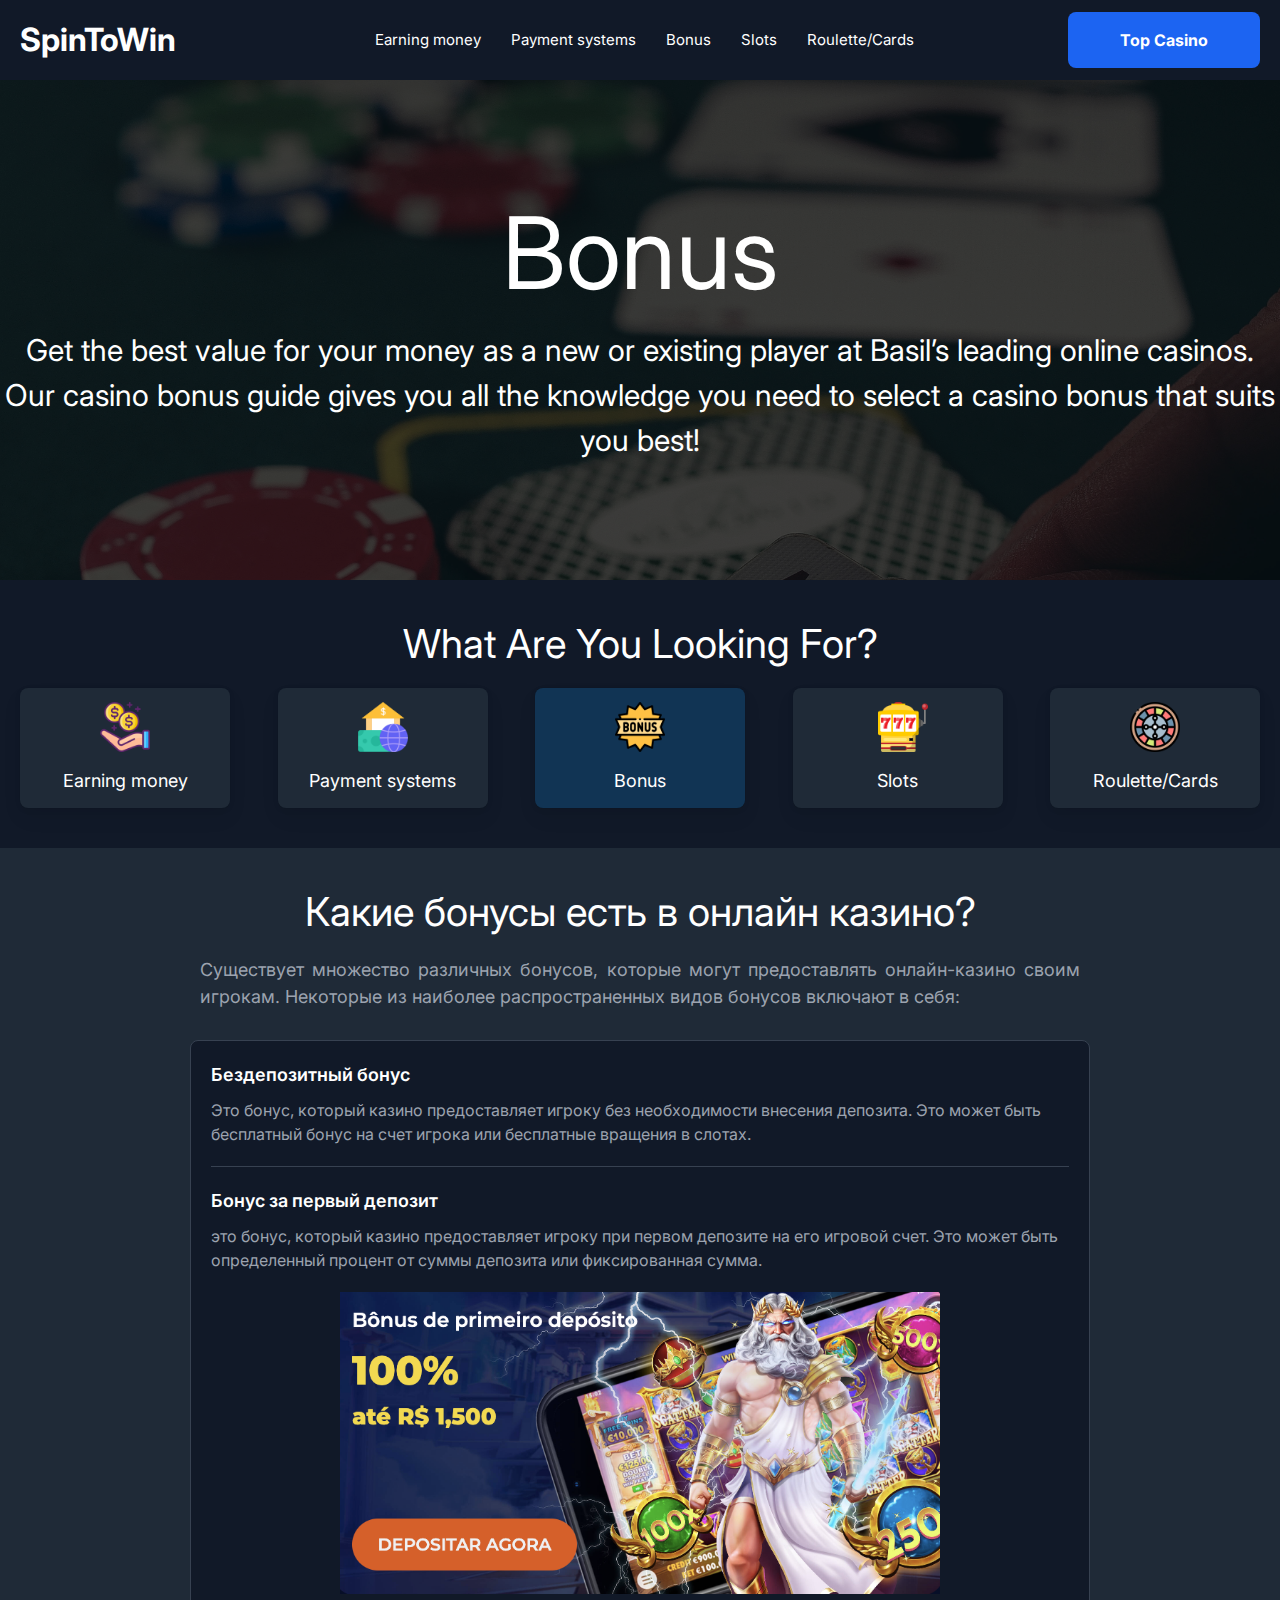
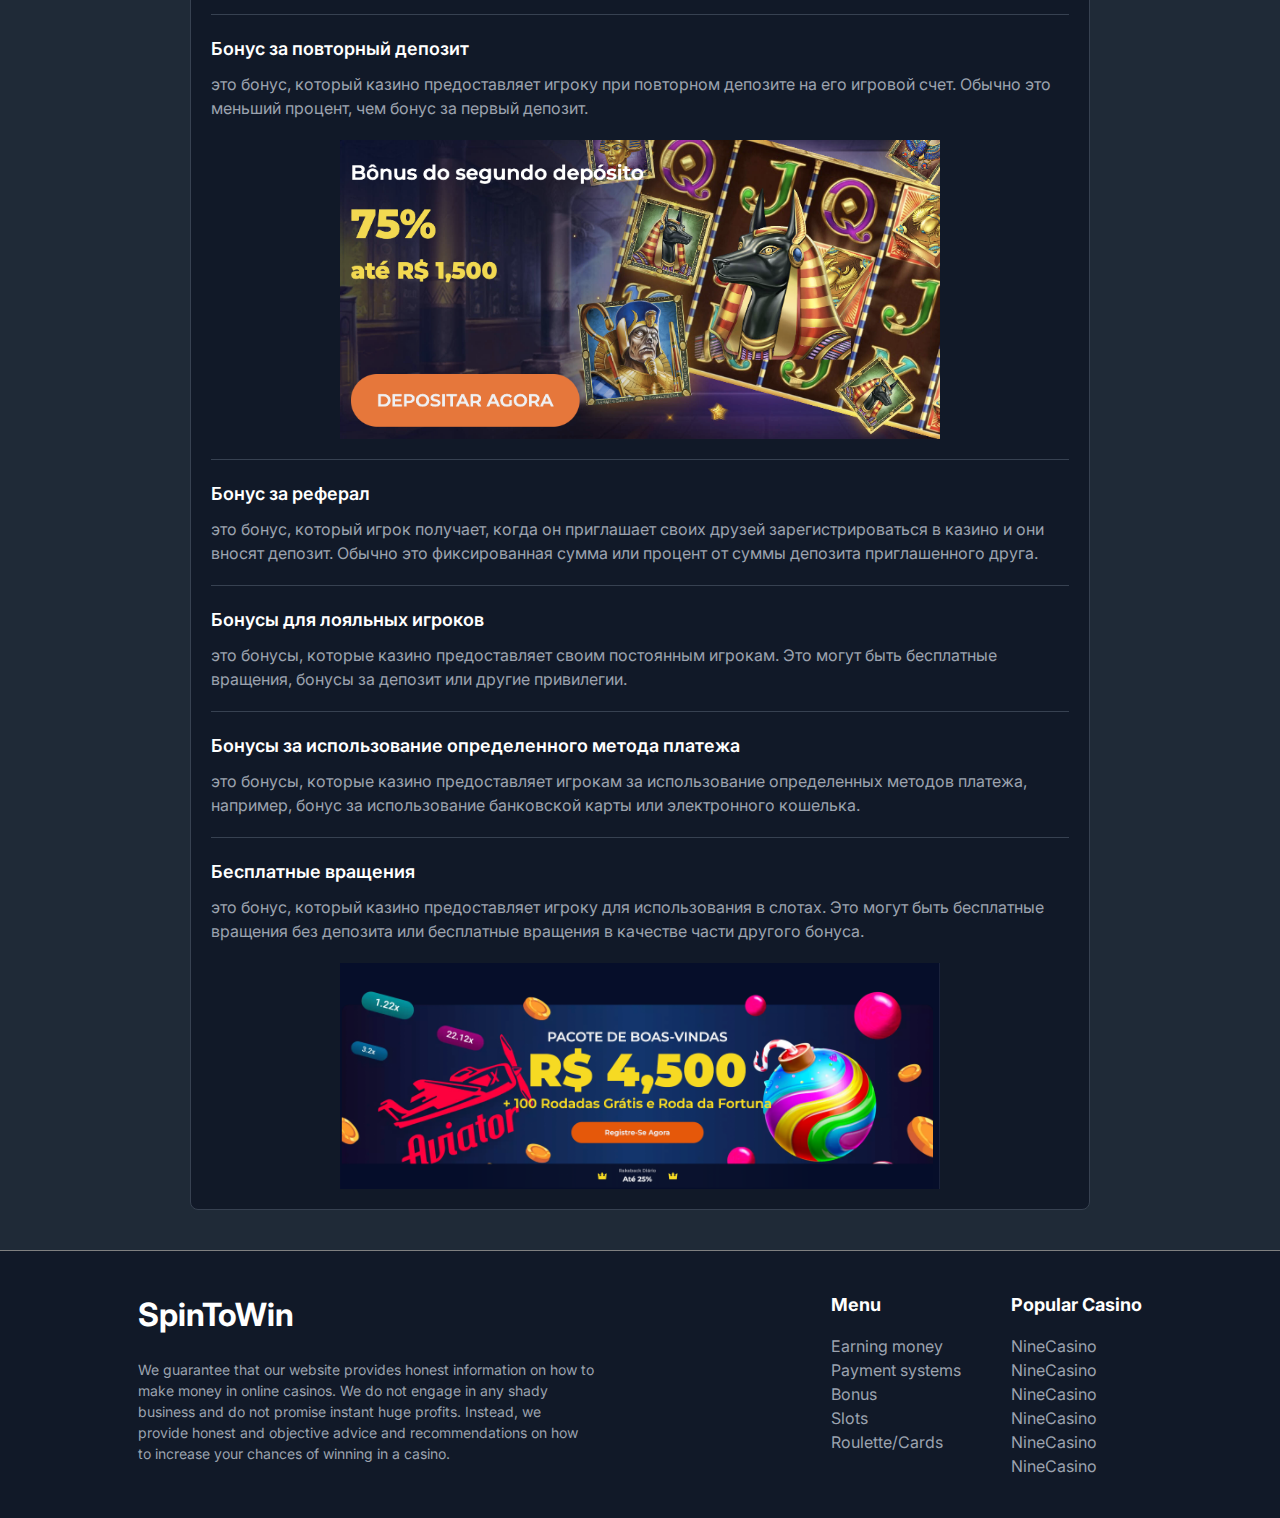
==== bonus.html @ 6642de97 "seo optim" ====
<!DOCTYPE html>
<html lang="en">
<head>
    <meta charset="UTF-8">
    <meta http-equiv="X-UA-Compatible" content="IE=edge">
    <meta name="viewport" content="width=device-width, initial-scale=1.0">
    <title>Cadastre e ganhe bônus para jogar | Spintowin</title>
    <meta name="description" content="Visite-nos e obtenha bónus exclusivos para as melhores marcas. Reunimos os bônus mais interessantes em um só lugar para você"/>
    <meta name="keywords" content="cadastre e ganhe bônus para jogar,5 reais grátis para apostar,bonus sem deposito,casas de apostas com bônus grátis,casino com bônus grátis de boas-vindas,casino bonus,primeira aposta gratis"/>    
    <link rel="stylesheet" href="css/style.min.css">
</head>
<body>
    <header class="header">
        <div class="container">
            <div class="header__wrapper">
                <a href="index.html" class="logo">
                    SpinToWin
                </a>
                <ul class="menu">
                    <li class="menu__item"><a href="index.html#aboutEarning">Earning money</a></li>
                    <li class="menu__item"><a href="payment.html">Payment systems</a></li>
                    <li class="menu__item"><a href="bonus.html">Bonus</a></li>
                    <li class="menu__item"><a href="slots.html">Slots</a></li>
                    <li class="menu__item"><a href="roulette_cards.html">Roulette/Cards</a></li>
                </ul>
                <a href="index.html#topCasino_link" class="btn btn_header">Top Casino</a>
            </div>
        </div>
    </header>
    <section class="promo bonusPromo">
        <div class="container">
            <div class="promo__wrapper">
                <div class="promo__text">
                    <h1 class="promo__title">Bonus</h1>
                    <h2 class="promo__descr">Get the best value for your money as a new or existing player at Basil’s leading online casinos. Our casino bonus guide gives you all the knowledge you need to select a casino bonus that suits you best!</h2>
                </div>
            </div>
        </div>
    </section>
    <section class="linksInPages">
        <div class="container">
            <div class="linksInPages__wrapper">
                <h2 class="title">What Are You Looking For?</h2>
                <div class="blockWithLinks">
                    <a href="index.html" class="blockWithLinks__box">
                        <div class="blockWithLinks__icon">
                            <img src="icon/linksInPages/earning.png" alt="#">
                        </div>
                        <h3 class="blockWithLinks__title">Earning money</h3>
                    </a>
                    <a href="payment.html" class="blockWithLinks__box">
                        <div class="blockWithLinks__icon">
                            <img src="icon/linksInPages/banking.png" alt="#">
                        </div>
                        <h3 class="blockWithLinks__title">Payment systems</h3>
                    </a>
                    <a href="bonus.html" class="blockWithLinks__box" id="selectedLink">
                        <div class="blockWithLinks__icon">
                            <img src="icon/linksInPages/bonus.png" alt="#">
                        </div>
                        <h3 class="blockWithLinks__title">Bonus</h3>
                    </a>
                    <a href="slots.html" class="blockWithLinks__box">
                        <div class="blockWithLinks__icon">
                            <img src="icon/linksInPages/slot.png" alt="#" class="trans">
                        </div>
                        <h3 class="blockWithLinks__title">Slots</h3>
                    </a>
                    <a href="roulette_cards.html" class="blockWithLinks__box">
                        <div class="blockWithLinks__icon">
                            <img src="icon/linksInPages/roulette.png" alt="#">
                        </div>
                        <h3 class="blockWithLinks__title">Roulette/Cards</h3>
                    </a>
                </div>
            </div>
        </div>
    </section>
    <section class="bonus">
        <div class="container">
            <h2 class="title">Какие бонусы есть в онлайн казино?</h2>
            <p class="text">Существует множество различных бонусов, которые могут предоставлять онлайн-казино своим игрокам. Некоторые из наиболее распространенных видов бонусов включают в себя:
            </p>
            <div class="table table_bonus">
                <div class="tableContent">
                    <h3 class="tableContent__title">Бездепозитный бонус</h3>
                    <p class="tableContent__descr">Это бонус, который казино предоставляет игроку без необходимости внесения депозита. Это может быть бесплатный бонус на счет игрока или бесплатные вращения в слотах.
                    </p>
                </div>
                <div class="grey-line"></div>
                <div class="tableContent">
                    <h3 class="tableContent__title">Бонус за первый депозит</h3>
                    <p class="tableContent__descr">это бонус, который казино предоставляет игроку при первом депозите на его игровой счет. Это может быть определенный процент от суммы депозита или фиксированная сумма.</p>
                    <div class="img"><img src="img/bonusscreen.png" alt=""></div>
                </div>
                <div class="grey-line"></div>
                <div class="tableContent">
                    <h3 class="tableContent__title">Бонус за повторный депозит</h3>
                    <p class="tableContent__descr">это бонус, который казино предоставляет игроку при повторном депозите на его игровой счет. Обычно это меньший процент, чем бонус за первый депозит.</p>
                    <div class="img"><img src="img/bonus1Screen.png" alt=""></div>
                </div>
                <div class="grey-line"></div>
                <div class="tableContent">
                    <h3 class="tableContent__title">Бонус за реферал</h3>
                    <p class="tableContent__descr">это бонус, который игрок получает, когда он приглашает своих друзей зарегистрироваться в казино и они вносят депозит. Обычно это фиксированная сумма или процент от суммы депозита приглашенного друга.</p>
                </div>
                <div class="grey-line"></div>
                <div class="tableContent">
                    <h3 class="tableContent__title">Бонусы для лояльных игроков</h3>
                    <p class="tableContent__descr">это бонусы, которые казино предоставляет своим постоянным игрокам. Это могут быть бесплатные вращения, бонусы за депозит или другие привилегии.</p>
                </div>
                <div class="grey-line"></div>
                <div class="tableContent">
                    <h3 class="tableContent__title">Бонусы за использование определенного метода платежа</h3>
                    <p class="tableContent__descr">это бонусы, которые казино предоставляет игрокам за использование определенных методов платежа, например, бонус за использование банковской карты или электронного кошелька.
                    </p>
                </div>
                <div class="grey-line"></div>
                <div class="tableContent">
                    <h3 class="tableContent__title">Бесплатные вращения</h3>
                    <p class="tableContent__descr">это бонус, который казино предоставляет игроку для использования в слотах. Это могут быть бесплатные вращения без депозита или бесплатные вращения в качестве части другого бонуса.
                    </p>
                    <div class="img"><img src="img/freeSpin.png" alt=""></div>
                </div>
            </div>
        </div>
    </section>
    <footer class="footer">
        <div class="container">
            <div class="footer__wrapper">
                <div class="footer__about">
                    <a href="index.html" class="logo">
                        SpinToWin
                    </a>
                    <p class="logo__text">We guarantee that our website provides honest information on how to make money in online casinos. We do not engage in any shady business and do not promise instant huge profits. Instead, we provide honest and objective advice and recommendations on how to increase your chances of winning in a casino.</p>
                </div>
                <div class="footer__links">
                    <div class="footer__menu">
                        <h2 class="footer__title">Menu</h2>
                        <ul class="menu__list">
                            <li class="menu__item"><a href="index.html">Earning money</a></li>
                            <li class="menu__item"><a href="payment.html">Payment systems</a></li>
                            <li class="menu__item"><a href="bonus.html">Bonus</a></li>
                            <li class="menu__item"><a href="slots.html">Slots</a></li>
                            <li class="menu__item"><a href="roulette_cards.html">Roulette/Cards</a></li>
                        </ul>
                    </div>
                    <div class="footer__popularCasino">
                        <h2 class="footer__title">Popular Casino</h2>
                        <ul class="casino__list">
                            <li class="casino__item"><a href="#">NineCasino</a></li>
                            <li class="casino__item"><a href="#">NineCasino</a></li>
                            <li class="casino__item"><a href="#">NineCasino</a></li>
                            <li class="casino__item"><a href="#">NineCasino</a></li>
                            <li class="casino__item"><a href="#">NineCasino</a></li>
                            <li class="casino__item"><a href="#">NineCasino</a></li>
                        </ul>
                    </div>
                </div>
            </div>
        </div>
    </footer>
</body>
</html>
---- css/style.min.css ----
@import url(https://fonts.googleapis.com/css2?family=Inter:wght@400;700;900&display=swap);*{padding:0;margin:0;border:none}*,::after,::before{box-sizing:border-box}a,a:link,a:visited{text-decoration:none}a:hover{text-decoration:none}aside,footer,header,main,nav,section{display:block}h1,h2,h3,h4,h5,h6,p{font-size:inherit;font-weight:inherit}ul,ul li{list-style:none}img{vertical-align:top}img,svg{max-width:100%;height:auto}address{font-style:normal}button,input,select,textarea{font-family:inherit;font-size:inherit;color:inherit;background-color:rgba(0,0,0,0)}input::-ms-clear{display:none}button,input[type=submit]{display:inline-block;box-shadow:none;background-color:rgba(0,0,0,0);background:0 0;cursor:pointer}button:active,button:focus,input:active,input:focus{outline:0}button::-moz-focus-inner{padding:0;border:0}label{cursor:pointer}legend{display:block}*{font-family:Inter,sans-serif}.container{padding:0 20px;max-width:1300px;margin:0 auto}.hiddenAnswer{display:none;margin-top:0;max-height:none;transition:.3s}.rotate{transform:rotate(-180deg)}.promo{background:url(../img/john-schnobrich-VnHzobjGra4-unsplash.jpg) center center/cover no-repeat;background-attachment:fixed;height:500px;position:relative;padding:0 25px}.promo__wrapper::after{content:"";display:block;position:absolute;top:0;left:0;z-index:2;width:100%;height:100%;background-color:rgba(0,0,0,.7)}.promo__text{position:absolute;z-index:3;top:0;left:0;width:100%;height:100%;display:flex;justify-content:center;align-items:center;flex-direction:column}.promo__title{font-style:normal;font-weight:400;font-size:100px;line-height:110%;color:#fff;text-align:center}.promo__descr{margin-top:20px;font-style:normal;font-weight:400;font-size:30px;line-height:150%;color:#fff;text-align:center}@media(min-width:576px)and (max-width:767px){.promo .promo{height:400px}.promo .promo__title{font-size:63px}.promo .promo__descr{font-size:23px}}@media(min-width:320px)and (max-width:575px){.promo .promo{height:400px}.promo .promo__title{font-size:50px}.promo .promo__descr{font-size:23px}}#selectedLink{background-color:#113454}#selectedLink .blockWithLinks__title{color:#fff}.header{position:relative;background:#111928}.header__wrapper{height:80px;display:flex;justify-content:space-between;align-items:center}.header .logo{width:200px;display:flex;align-items:center;font-style:normal;font-weight:700;font-size:32px;line-height:150%;color:#fff}.header .menu{display:flex;justify-content:space-between;align-items:center;margin:0 20px;gap:30px}.header .menu__item{font-style:normal;font-weight:400;font-size:15px;line-height:150%}.header .menu__item a{color:#fff}.header input{position:fixed;opacity:0}.header label{position:fixed;top:24px;right:40px;margin:0;padding:0;border:none;outline:0;background:0 0;cursor:pointer}.header label::before{position:fixed;z-index:1;top:0;left:0;right:0;bottom:0;background-color:rgba(10,38,57,.75);content:"";opacity:0;pointer-events:none;transition:opacity .5s cubic-bezier(.19,1,.22,1)}.header label .burger{position:fixed;top:24px;right:40px;z-index:3;width:2em;height:2em;margin:0;padding:0;transition:opacity .5s cubic-bezier(.19,1,.22,1)}.header label .burger .bar,.header label .burger::after,.header label .burger::before{position:absolute;left:0;display:block;width:100%;height:12%;background:#030303;content:"";transition:all .5s cubic-bezier(.19,1,.22,1)}.header label .burger .bar{top:44%}.header label .burger::before{top:0;transform-origin:top left}.header label .burger::after{bottom:0;transform-origin:bottom left}.header input:focus+label .burger,.header label:hover .burger{opacity:.75}.header nav{position:fixed;top:0;left:0;bottom:0;z-index:999;display:flex;flex-flow:column nowrap;justify-content:center;align-items:flex-start;transform:translate3d(0,0,0);transform:translateX(-100%);will-change:transform;transition:transform .5s cubic-bezier(.19,1,.22,1)}.header nav::before{position:absolute;top:0;bottom:0;left:0;z-index:-1;width:25em;background:#74696c;content:"";transform:skewX(15deg) translateX(-100%);transform-origin:bottom left;will-change:transform;transition:transform .5s cubic-bezier(.19,1,.22,1)}@media(min-width:40em){.header nav::before{width:40em}}.header nav a{margin:.5em 0;padding:.2em 2em;font-size:1em;color:#fff;text-decoration:none;font-weight:500;transform:translateX(-100%);transition:color .15s,transform .5s;transition-timing-function:cubic-bezier(.19,1,.22,1)}.header nav a:nth-child(1){transition-delay:0s,.1s}.header nav a:nth-child(2){transition-delay:0s,150ms}.header nav a:nth-child(3){transition-delay:0s,.2s}.header nav a:nth-child(4){transition-delay:0s,250ms}.header nav a:nth-child(5){transition-delay:0s,.3s}.header nav a:nth-child(6){transition-delay:0s,350ms}.header nav a:focus,.header nav a:hover{color:#000}.header .btn_burger{margin:.5em 2em}.header .promo{overflow:hidden}.header .promo .content{transform:translate3d(0,0,0);will-change:transform,filter;transition:all .5s cubic-bezier(.19,1,.22,1)}.header [id=navcheck]:checked+label::before{opacity:1;pointer-events:auto}.header [id=navcheck]:checked+label .burger::after,.header [id=navcheck]:checked+label .burger::before{width:141.42%}.header [id=navcheck]:checked+label .burger::before{transform:rotate(45deg) translateY(-50%)}.header [id=navcheck]:checked+label .burger::after{transform:rotate(-45deg) translateY(50%)}.header [id=navcheck]:checked+label .burger .bar{transform:scale(.1)}.header [id=navcheck]:checked~nav{transform:translateX(0)}.header [id=navcheck]:checked~nav::before{transform:skewX(15deg) translateX(0)}.header [id=navcheck]:checked~nav a{transform:translateX(0)}.header [id=navcheck]:checked~main .content{transform:translateX(3em);transform-origin:left center;filter:blur(2px)}.header .visuallyhidden{border:0;clip:rect(0 0 0 0);height:1px;margin:-1px;overflow:hidden;padding:0;position:absolute;width:1px}.header body{overflow-x:hidden;background:#444;color:#fff;font:1em/1.4 lato}.header main{background:#3498db;padding:5% 0}.header article{width:80%;margin:0 auto;font-size:1.3em}@media(min-width:60em){.header article{width:50%}}.header h1{font:2.5em/1.4 "roboto condensed";font-weight:700}@media(min-width:991px){.header .header__wrapper input{display:none}.header .header__wrapper label{display:none}.header .header__wrapper #menu{display:none}}@media(max-width:991px){.header input{position:fixed;opacity:0}.header label{position:fixed;top:24px;right:40px;margin:0;padding:0;border:none;outline:0;background:0 0;cursor:pointer}.header label::before{position:fixed;z-index:1;top:0;left:0;right:0;bottom:0;background-color:rgba(10,38,57,.75);content:"";opacity:0;pointer-events:none;transition:opacity .5s cubic-bezier(.19,1,.22,1)}.header label .burger{position:fixed;top:24px;right:40px;z-index:3;width:2em;height:2em;margin:0;padding:0;transition:opacity .5s cubic-bezier(.19,1,.22,1)}.header label .burger .bar,.header label .burger::after,.header label .burger::before{position:absolute;left:0;display:block;width:100%;height:12%;background:#030303;content:"";transition:all .5s cubic-bezier(.19,1,.22,1)}.header label .burger .bar{top:44%}.header label .burger::before{top:0;transform-origin:top left}.header label .burger::after{bottom:0;transform-origin:bottom left}.header input:focus+label .burger,.header label:hover .burger{opacity:.75}.header nav{position:fixed;top:0;left:0;bottom:0;z-index:999;display:flex;flex-flow:column nowrap;justify-content:center;align-items:flex-start;transform:translate3d(0,0,0);transform:translateX(-100%);will-change:transform;transition:transform .5s cubic-bezier(.19,1,.22,1)}.header nav::before{position:absolute;top:0;bottom:0;left:0;z-index:-1;width:25em;background:#74696c;content:"";transform:skewX(15deg) translateX(-100%);transform-origin:bottom left;will-change:transform;transition:transform .5s cubic-bezier(.19,1,.22,1)}}@media(max-width:991px)and (min-width:40em){.header nav::before{width:40em}}@media(max-width:991px){.header nav a{margin:.5em 0;padding:.2em 2em;font-size:1em;color:#fff;text-decoration:none;font-weight:500;transform:translateX(-100%);transition:color .15s,transform .5s;transition-timing-function:cubic-bezier(.19,1,.22,1)}.header nav a:nth-child(1){transition-delay:0s,.1s}.header nav a:nth-child(2){transition-delay:0s,150ms}.header nav a:nth-child(3){transition-delay:0s,.2s}.header nav a:nth-child(4){transition-delay:0s,250ms}.header nav a:nth-child(5){transition-delay:0s,.3s}.header nav a:nth-child(6){transition-delay:0s,350ms}.header nav a:focus,.header nav a:hover{color:#000}}@media(max-width:991px){.header .btn_burger{margin:.5em 2em}}@media(max-width:991px){.header .promo{overflow:hidden}.header .promo .content{transform:translate3d(0,0,0);will-change:transform,filter;transition:all .5s cubic-bezier(.19,1,.22,1)}}@media(max-width:991px){.header [id=navcheck]:checked+label::before{opacity:1;pointer-events:auto}.header [id=navcheck]:checked+label .burger::after,.header [id=navcheck]:checked+label .burger::before{width:141.42%}.header [id=navcheck]:checked+label .burger::before{transform:rotate(45deg) translateY(-50%)}.header [id=navcheck]:checked+label .burger::after{transform:rotate(-45deg) translateY(50%)}.header [id=navcheck]:checked+label .burger .bar{transform:scale(.1)}.header [id=navcheck]:checked~nav{transform:translateX(0)}.header [id=navcheck]:checked~nav::before{transform:skewX(15deg) translateX(0)}.header [id=navcheck]:checked~nav a{transform:translateX(0)}.header [id=navcheck]:checked~main .content{transform:translateX(3em);transform-origin:left center;filter:blur(2px)}}@media(max-width:991px){.header .visuallyhidden{border:0;clip:rect(0 0 0 0);height:1px;margin:-1px;overflow:hidden;padding:0;position:absolute;width:1px}}@media(max-width:991px){.header body{overflow-x:hidden;background:#444;color:#fff;font:1em/1.4 lato}}@media(max-width:991px){.header main{background:#3498db;padding:5% 0}}@media(max-width:991px){.header article{width:80%;margin:0 auto;font-size:1.3em}}@media(max-width:991px)and (min-width:60em){.header article{width:50%}}@media(max-width:991px){.header h1{font:2.5em/1.4 "roboto condensed";font-weight:700}}@media(max-width:991px){.header .btn_header,.header .menu{display:none}}.btn{display:flex;justify-content:center;align-items:center;width:192px;height:56px;background:#1c64f2;border-radius:8px;text-align:center;font-style:normal;font-weight:700;font-size:16px;line-height:150%;color:#fff;transition:all .3s}.btn:hover{background-color:#24a459}.btn_center{margin:0 auto;margin-top:15px;padding:5px}.footer{background-color:#111928;padding:40px 0;border-top:1.5px solid gray}.footer__wrapper{display:flex;justify-content:space-around}.footer__about{max-width:456px}.footer__about .logo{width:200px;display:flex;align-items:center;font-style:normal;font-weight:700;font-size:32px;line-height:150%;color:#fff}.footer__about .logo__text{margin-top:20px;font-style:normal;font-weight:400;font-size:14px;line-height:150%;color:#9ca3af}.footer__links{display:flex;justify-content:space-between}.footer__menu{max-width:184px;margin-right:50px}.footer__menu .menu__list{margin-top:16px}.footer__menu .menu__item{font-style:normal;font-weight:400;font-size:16px;line-height:150%;gap:12px}.footer__menu .menu__item a{color:#9ca3af}.footer__popularCasino{max-width:184px}.footer__popularCasino .casino__list{margin-top:16px}.footer__popularCasino .casino__item{font-style:normal;font-weight:400;font-size:16px;line-height:150%;gap:12px}.footer__popularCasino .casino__item a{color:#9ca3af}.footer__title{font-style:normal;font-weight:700;font-size:18px;line-height:150%;color:#fff}@media(min-width:768px)and (max-width:991px){.footer .footer__about{max-width:350px}}@media(min-width:320px)and (max-width:767px){.footer .footer__wrapper{flex-direction:column}.footer .footer__about{max-width:100%}.footer .footer__links{margin-top:20px;justify-content:start}}@media(max-width:991px){.promo{background-attachment:local}}.linksInPages{padding:40px 0;background-color:#111928}.linksInPages__wrapper .blockWithLinks{margin:0 auto;margin-top:20px;display:flex;justify-content:space-between;align-items:center}.linksInPages__wrapper .blockWithLinks__box{display:flex;flex-direction:column;justify-content:center;align-items:center;width:210px;height:120px;background:#1f2a37;box-shadow:0 10px 20px rgba(0,0,0,.06),0 2px 6px rgba(0,0,0,.06),0 0 1px rgba(0,0,0,.06);border-radius:8px;transition:all .3s}.linksInPages__wrapper .blockWithLinks__box:hover{background:#113454}.linksInPages__wrapper .blockWithLinks__box:hover .blockWithLinks__title{color:#fff}.linksInPages__wrapper .blockWithLinks__icon{width:50px}.linksInPages__wrapper .blockWithLinks__icon img{width:100%}.linksInPages__wrapper .blockWithLinks__icon .trans{transform:translateX(5px)}.linksInPages__wrapper .blockWithLinks__title{margin-top:15px;font-weight:400;font-size:18px;line-height:150%;text-align:center;color:#fff}.title{padding:0 10px;font-style:normal;font-weight:400;font-size:40px;line-height:120%;text-align:center;color:#fff}.title_h3{margin-top:40px;font-size:32px}.title_low{margin-top:20px;font-size:32px}.text{padding:0 10px;max-width:900px;margin:0 auto;margin-top:20px;font-style:normal;font-weight:400;font-size:18px;line-height:150%;text-align:justify;color:#9ca3af}.text span{font-size:20px;font-weight:700;line-height:200%}.img{display:block;margin:0 auto;margin-top:20px;max-width:600px}.img img{width:100%}.img_recommendations{border-radius:12px}.img_recommendations img{border-radius:12px}.img_payment{max-width:450px}.topCasino{margin:0 auto;max-width:900px;display:flex;flex-direction:column;justify-content:center;align-items:center}.topCasino__box{width:100%;height:90px;display:flex;justify-content:space-between;align-items:center;margin:0 auto;margin-top:20px;padding:20px;background:#111928;border-radius:15px}.topCasino__box .logoCasino{width:70px;border-radius:100%}.topCasino__box .logoCasino__img{width:100%;border-radius:100%}.topCasino__box .nameCasino{font-style:normal;font-weight:700;font-size:30px;line-height:120%;color:#fff}.topCasino__box .rateCasino{display:flex;align-items:center;justify-content:center;width:110px;position:relative}.topCasino__box .rateCasino span{position:absolute;font-style:normal;font-weight:700;font-size:26px;line-height:120%;color:#113454}.topCasino__box .rateCasino__img{width:60%}.topCasinoSection{padding:40px 0;background:#1f2a37}.about{padding:40px 0;background-color:#111928}.about .whyUs{margin-top:40px;display:flex;justify-content:space-around}.about .whyUs__block{display:flex;flex-direction:column;align-items:center;max-width:290px}.about .whyUs__img{width:80px}.about .whyUs__img img{width:100%}.about .whyUs__img_correct{margin-top:-15px;width:100px}.about .whyUs__text{width:100%;margin-top:15px;color:#9ca3af;text-align:justify;font-style:normal;font-weight:400;font-size:15px;line-height:150%}.aboutEarning{padding:40px 0;background-color:#1f2a37}.howChooseCasino{padding:40px 0;background-color:#111928}.howChooseCasino .licenses{display:flex;justify-content:space-around;margin-top:35px}.howChooseCasino .licenses__box{width:290px}.howChooseCasino .licenses__img{width:290px}.howChooseCasino .licenses__img img{width:100%}.howChooseCasino .licenses__title{margin-top:15px;font-style:normal;font-weight:400;font-size:22px;line-height:120%;color:#fff}.howChooseCasino .licenses__descr{margin-top:10px;font-style:normal;font-weight:400;font-size:16px;line-height:150%;color:#9ca3af;text-align:justify}.table{margin:0 auto;margin-top:30px;max-width:900px;background:#1f2a37;border:1px solid #374151;border-radius:8px;padding:20px}.table_bonus{background-color:#111928}.table .tableContent__title{font-style:normal;font-weight:600;font-size:18px;line-height:150%;color:#fff}.table .tableContent__descr{margin-top:10px;font-style:normal;font-weight:400;font-size:16px;line-height:150%;color:#9ca3af}.table .tableContent__descr a{color:#f4f4f4}.table .grey-line{margin:20px 0;height:1px;background-color:#374151}.grey-line{margin:20px 0;height:1px;background-color:#374151}.aboutRtp{padding:40px 0;background:#1f2a37}.aboutRtp__table{margin:0 auto;margin-top:30px;max-width:900px;background-color:#111928;border:1px solid #374151;border-radius:8px;padding:20px;color:#9ca3af;text-align:center;font-style:normal;font-weight:400;font-size:16px;line-height:150%;color:#9ca3af}.selectedForLinks_bg{background:#113454}.selectedForLinks_color{color:#fff}.recommendations{padding:40px 0;background-color:#111928}.recommendations__wrapper{margin:0 auto;display:flex;justify-content:space-around}.recommendations__text{max-width:60%;margin:0 auto}.recommendations__img{width:320px;display:flex;justify-content:center}.recommendations__img img{border-radius:12px}.faq{background:#1f2a37;padding:40px 0}.faq__wrapper{margin:0 auto;margin-top:30px;display:flex;flex-direction:column;justify-content:center;width:900px;flex-wrap:wrap;gap:20px}.faq__wrapper .question{margin:0 auto;padding:24px 32px;width:80%;min-height:75px;background-color:#111928;box-shadow:0 4px 8px rgba(0,0,0,.06),0 0 1px rgba(0,0,0,.06);border-radius:8px}.faq__wrapper .question__wrapper{display:flex;justify-content:space-between;align-items:center}.faq__wrapper .question__title{font-style:normal;font-weight:400;font-size:18px;line-height:150%;color:#fff}.faq__wrapper .question__icon{cursor:pointer}.faq__wrapper .question__text{margin-top:20px;font-size:15px;width:90%;color:#9ca3af}.fact{background:url(../img/john-schnobrich-VnHzobjGra4-unsplash.jpg) center center/cover no-repeat;background-attachment:fixed;height:205px;position:relative}@media(max-width:991px){.fact{background-attachment:local}}.fact__wrapper::after{content:"";display:block;position:absolute;top:0;left:0;z-index:2;width:100%;height:100%;background-color:rgba(0,0,0,.7)}.fact__text{position:absolute;height:100%;width:100%;top:0;left:50%;transform:translate(-50%);padding:35px 10px;max-width:900px;text-align:center;font-weight:400;font-size:21px;line-height:150%;z-index:3;color:#fff}@media(min-width:992px)and (max-width:1199px){.linksInPages .blockWithLinks__box{width:180px}}@media(min-width:768px)and (max-width:991px){.linksInPages .blockWithLinks__box{width:143px}.about .whyUs__block{max-width:200px}.about .whyUs__text{font-size:13px}.howChooseCasino .licenses__box{width:210px}.howChooseCasino .licenses__img{width:210px}.howChooseCasino .licenses__title{font-size:17px}.howChooseCasino .licenses__descr{font-size:13px}.recommendations__img{display:none}.recommendations__text{max-width:100%}.faq__wrapper{width:100%;justify-content:center}.faq__wrapper .question{width:80%}}@media(min-width:576px)and (max-width:767px){.topCasino__box .logoCasino{width:70px}.topCasino__box .nameCasino{font-size:25px}.topCasino__box .rateCasino{width:90px}.topCasino__box .rateCasino span{font-size:20px}.topCasino__box .btn_ref{width:130px;height:50px}.linksInPages .blockWithLinks{flex-direction:column;justify-content:center;align-items:center}.linksInPages .blockWithLinks__box{margin-bottom:10px;width:50%}.about .whyUs{margin-top:0;flex-direction:column;justify-content:center;align-items:center}.about .whyUs__block{margin-top:30px;max-width:90%}.about .whyUs__text{font-size:13px}.fact__text{font-size:17px}.howChooseCasino .licenses{flex-direction:column;margin-top:0}.howChooseCasino .licenses__box{width:90%;margin:0 auto;margin-top:35px;justify-content:center}.howChooseCasino .licenses__img{display:block;margin:0 auto;width:90%}.howChooseCasino .licenses__title{font-size:23px}.howChooseCasino .licenses__descr{font-size:17px}.recommendations__img{display:none}.recommendations__text{max-width:100%}.faq__wrapper{flex-direction:column;width:100%;justify-content:center}.faq__wrapper .question{margin:0 auto;width:80%}}@media(min-width:320px)and (max-width:575px){.topCasino__box{flex-direction:column;gap:10px;height:280px}.title{font-size:30px}.text{font-size:14px}.linksInPages .blockWithLinks{flex-direction:column;justify-content:center;align-items:center}.linksInPages .blockWithLinks__box{margin-bottom:10px;width:100%}.about .whyUs{margin-top:0;flex-direction:column;justify-content:center;align-items:center}.about .whyUs__block{margin-top:30px;max-width:90%}.about .whyUs__text{font-size:13px}.fact__text{font-size:14px}.howChooseCasino .licenses{flex-direction:column;margin-top:0}.howChooseCasino .licenses__box{width:90%;margin:0 auto;margin-top:35px;justify-content:center}.howChooseCasino .licenses__img{display:block;margin:0 auto;width:90%}.howChooseCasino .licenses__title{font-size:17px}.howChooseCasino .licenses__descr{font-size:13px}.recommendations__img{display:none}.recommendations__text{max-width:100%}.faq__wrapper{flex-direction:column;width:100%;justify-content:center}.faq__wrapper .question{margin:0 auto;width:100%;padding:16px 20px;min-height:60px}.faq__wrapper .question__text{transition:all .3s;font-size:15px}}.slotsPromo{background:url(../img/slots_bg.jpg) center center/cover no-repeat;background-attachment:fixed}@media(max-width:991px){.slotsPromo{background-attachment:local}}.topSlotsBrazil{padding:40px 0;background-color:#f4f4f4}.topSlotsBrazil__wrapper{display:flex;justify-content:space-around;flex-wrap:wrap;padding:20px 0;gap:30px}.cardSlot{position:relative;width:290px;height:390px;background-color:#fff;box-shadow:0 10px 20px rgba(0,0,0,.06),0 2px 6px rgba(0,0,0,.06),0 0 1px rgba(0,0,0,.06);border-radius:8px;gap:30px}.cardSlot__img{width:100%;border-radius:8px}.cardSlot__img img{width:100%;max-height:218px;border-radius:8px 8px 0 0}.cardSlot__title{margin-top:7px;font-style:normal;font-weight:700;font-size:18px;line-height:150%;text-align:center;color:#113454}.cardSlot__descr{margin-top:6px;font-style:normal;font-weight:400;font-size:14px;line-height:150%;text-align:center;color:#113454}.cardSlot__btn{display:flex;justify-content:center;align-items:center;margin:0 auto;margin-top:10px;width:138px;height:53px;background-color:#2ecc71;border-radius:8px;text-align:center;font-style:normal;font-weight:700;font-size:20px;line-height:150%;color:#fff;transition:all .3s}.cardSlot__btn:hover{background-color:#24a459}.cardSlot__moreInfo{display:block;margin-top:16px;font-style:normal;font-weight:400;font-size:14px;line-height:150%;text-align:center;color:#707487}.cardSlot__textAbout{padding:15px 10px;font-style:normal;font-weight:400;font-size:18px;line-height:150%;color:#113454}.cardSlot__back{position:absolute;bottom:16px;left:50%;transform:translateX(-50%);font-style:normal;font-weight:400;font-size:14px;line-height:150%;text-align:center;color:#707487}@media(min-width:576px)and (max-width:767px){.cardSlot__textAbout{font-size:15px}}@media(min-width:320px)and (max-width:575px){.cardSlot__textAbout{font-size:15px}}.paymentPromo{background:url(../img/payment_bg.jpg) center center/cover no-repeat;background-attachment:fixed}@media(max-width:991px){.paymentPromo{background-attachment:local}}.aboutPayment{padding:40px 0;background:#1f2a37}.aboutPayment__warning{margin:0 auto;margin-top:30px;max-width:900px;background-color:#111928;border:1px solid #374151;border-radius:8px;padding:20px;color:#9ca3af;text-align:center;font-style:normal;font-weight:400;font-size:16px;line-height:150%;color:#9ca3af}.bonusPromo{background:url(../img/bonus_bg.jpg) center center/cover no-repeat;background-attachment:fixed}@media(max-width:991px){.bonusPromo{background-attachment:local}}.bonus{padding:40px 0;background-color:#1f2a37}.roulettePromo{background:url(../img/roulette_bg.jpg) center center/cover no-repeat;background-attachment:fixed}@media(max-width:991px){.roulettePromo{background-attachment:local}}.displayNone{display:none}
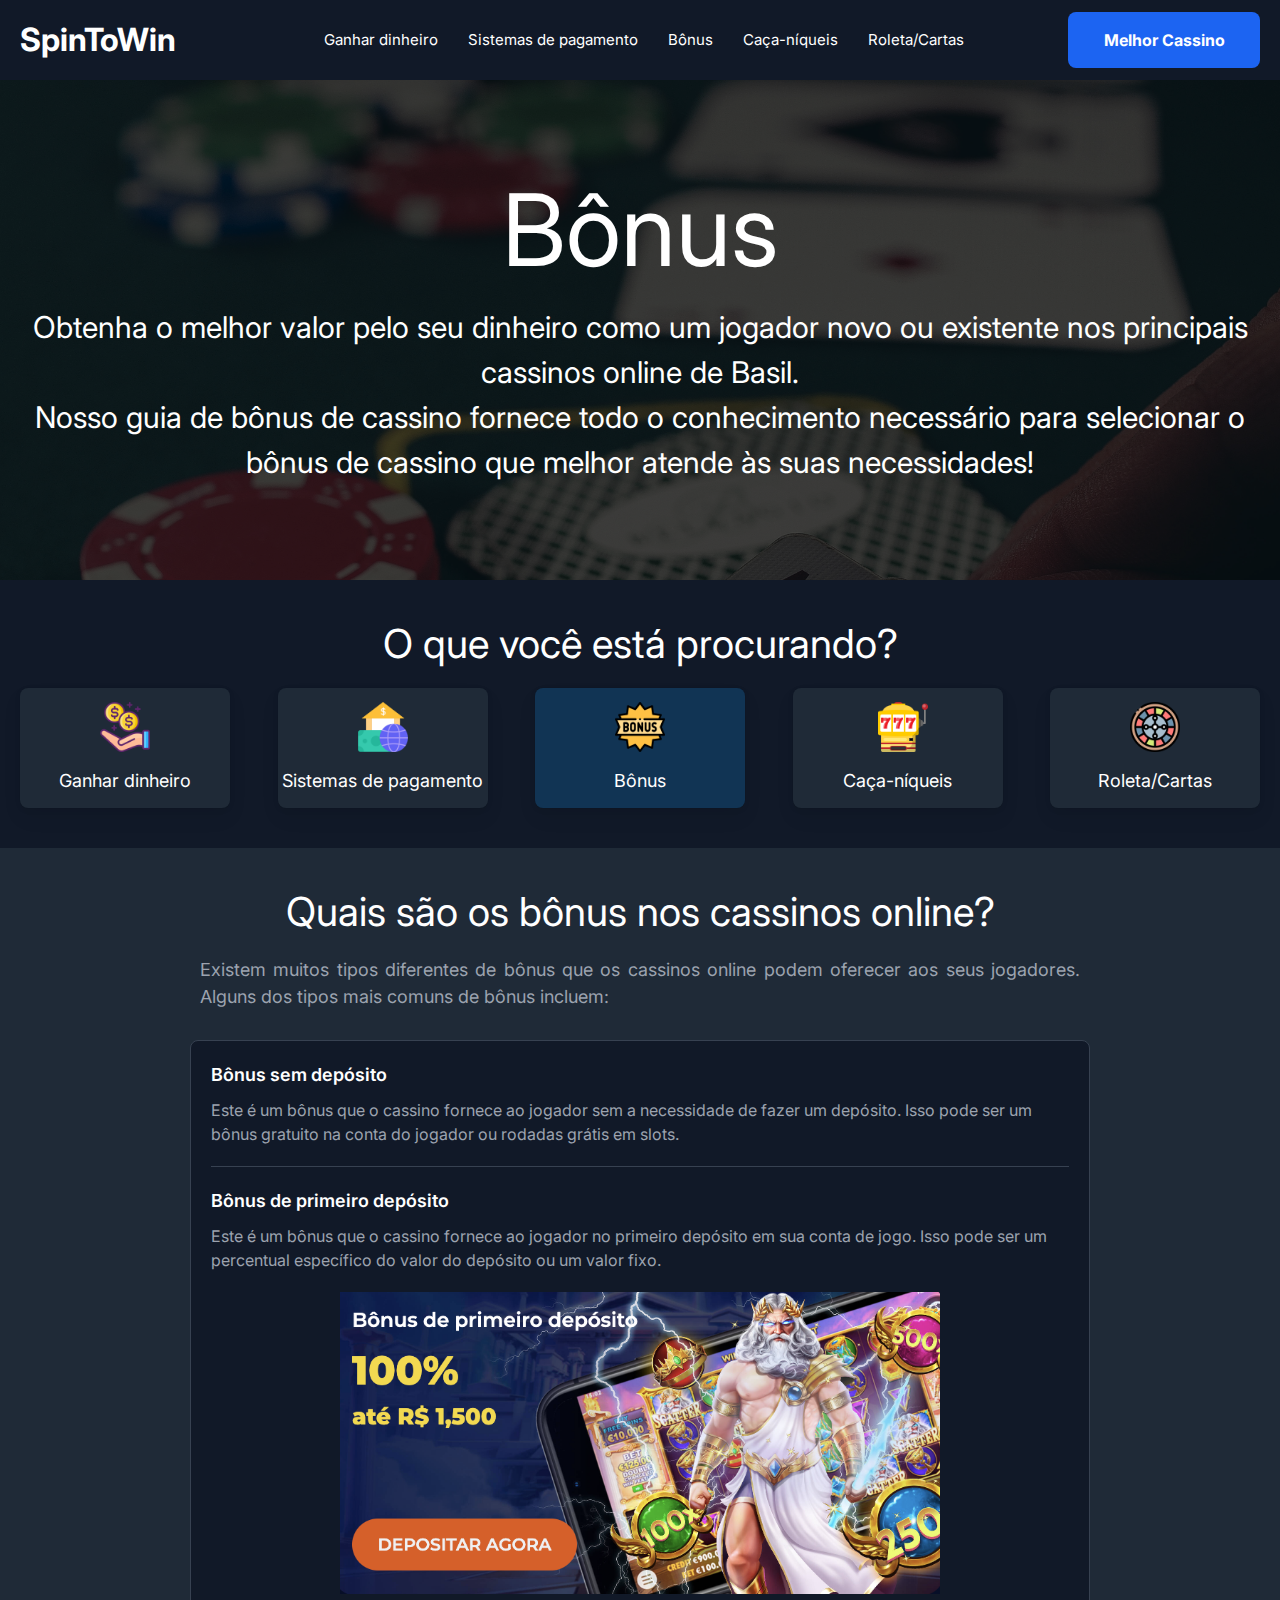
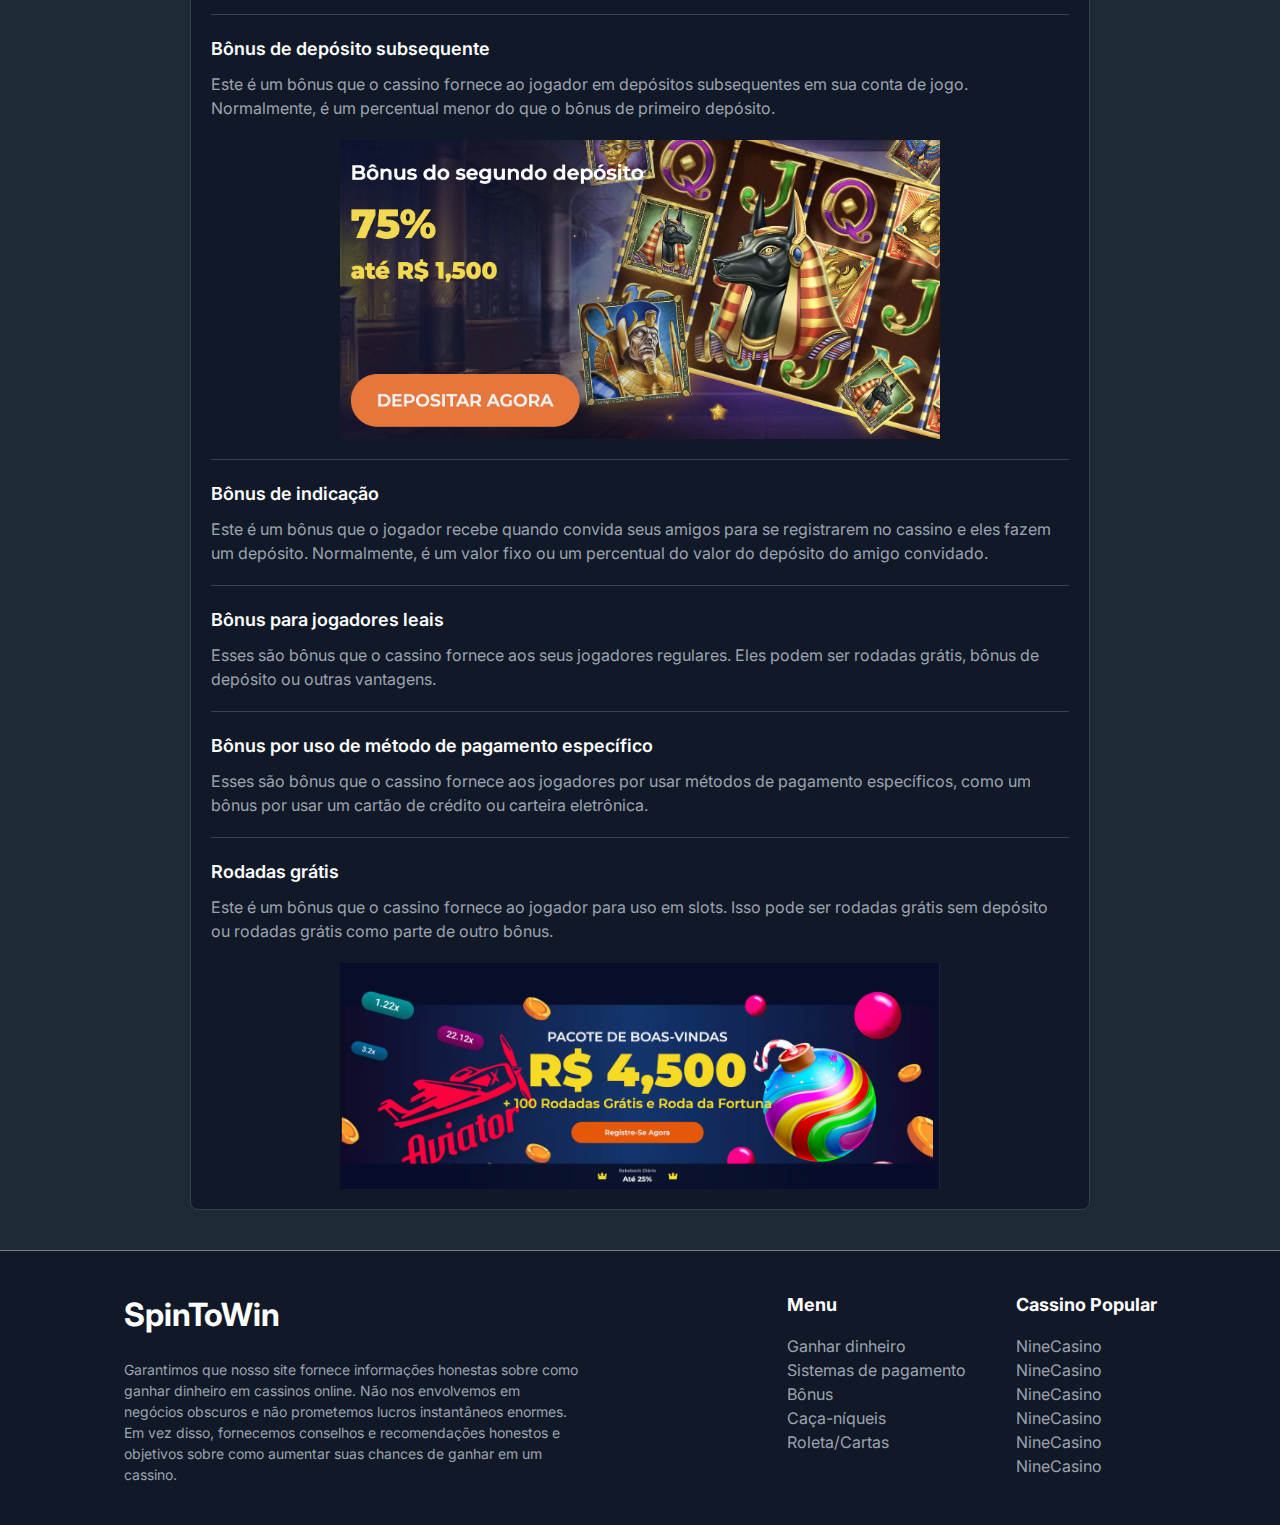
==== commit 7a29b647: "контент payment.html и bonus.html на португальском" ====
--- a/bonus.html
+++ b/bonus.html
@@ -17,13 +17,13 @@
                     SpinToWin
                 </a>
                 <ul class="menu">
-                    <li class="menu__item"><a href="index.html#aboutEarning">Earning money</a></li>
-                    <li class="menu__item"><a href="payment.html">Payment systems</a></li>
-                    <li class="menu__item"><a href="bonus.html">Bonus</a></li>
-                    <li class="menu__item"><a href="slots.html">Slots</a></li>
-                    <li class="menu__item"><a href="roulette_cards.html">Roulette/Cards</a></li>
+                    <li class="menu__item"><a href="index.html#aboutEarning">Ganhar dinheiro</a></li>
+                    <li class="menu__item"><a href="payment.html">Sistemas de pagamento</a></li>
+                    <li class="menu__item"><a href="bonus.html">Bônus</a></li>
+                    <li class="menu__item"><a href="slots.html">Caça-níqueis</a></li>
+                    <li class="menu__item"><a href="roulette_cards.html">Roleta/Cartas</a></li>
                 </ul>
-                <a href="index.html#topCasino_link" class="btn btn_header">Top Casino</a>
+                <a href="index.html#topCasino_link" class="btn btn_header">Melhor Cassino</a>
             </div>
         </div>
     </header>
@@ -31,8 +31,8 @@
         <div class="container">
             <div class="promo__wrapper">
                 <div class="promo__text">
-                    <h1 class="promo__title">Bonus</h1>
-                    <h2 class="promo__descr">Get the best value for your money as a new or existing player at Basil’s leading online casinos. Our casino bonus guide gives you all the knowledge you need to select a casino bonus that suits you best!</h2>
+                    <h1 class="promo__title">Bônus</h1>
+                    <h2 class="promo__descr">Obtenha o melhor valor pelo seu dinheiro como um jogador novo ou existente nos principais cassinos online de Basil. <br> Nosso guia de bônus de cassino fornece todo o conhecimento necessário para selecionar o bônus de cassino que melhor atende às suas necessidades!</h2>
                 </div>
             </div>
         </div>
@@ -40,37 +40,37 @@
     <section class="linksInPages">
         <div class="container">
             <div class="linksInPages__wrapper">
-                <h2 class="title">What Are You Looking For?</h2>
+                <h2 class="title">O que você está procurando?</h2>
                 <div class="blockWithLinks">
                     <a href="index.html" class="blockWithLinks__box">
                         <div class="blockWithLinks__icon">
                             <img src="icon/linksInPages/earning.png" alt="#">
                         </div>
-                        <h3 class="blockWithLinks__title">Earning money</h3>
+                        <h3 class="blockWithLinks__title">Ganhar dinheiro</h3>
                     </a>
                     <a href="payment.html" class="blockWithLinks__box">
                         <div class="blockWithLinks__icon">
                             <img src="icon/linksInPages/banking.png" alt="#">
                         </div>
-                        <h3 class="blockWithLinks__title">Payment systems</h3>
+                        <h3 class="blockWithLinks__title">Sistemas de pagamento</h3>
                     </a>
                     <a href="bonus.html" class="blockWithLinks__box" id="selectedLink">
                         <div class="blockWithLinks__icon">
                             <img src="icon/linksInPages/bonus.png" alt="#">
                         </div>
-                        <h3 class="blockWithLinks__title">Bonus</h3>
+                        <h3 class="blockWithLinks__title">Bônus</h3>
                     </a>
                     <a href="slots.html" class="blockWithLinks__box">
                         <div class="blockWithLinks__icon">
                             <img src="icon/linksInPages/slot.png" alt="#" class="trans">
                         </div>
-                        <h3 class="blockWithLinks__title">Slots</h3>
+                        <h3 class="blockWithLinks__title">Caça-níqueis</h3>
                     </a>
                     <a href="roulette_cards.html" class="blockWithLinks__box">
                         <div class="blockWithLinks__icon">
                             <img src="icon/linksInPages/roulette.png" alt="#">
                         </div>
-                        <h3 class="blockWithLinks__title">Roulette/Cards</h3>
+                        <h3 class="blockWithLinks__title">Roleta/Cartas</h3>
                     </a>
                 </div>
             </div>
@@ -78,47 +78,48 @@
     </section>
     <section class="bonus">
         <div class="container">
-            <h2 class="title">Какие бонусы есть в онлайн казино?</h2>
-            <p class="text">Существует множество различных бонусов, которые могут предоставлять онлайн-казино своим игрокам. Некоторые из наиболее распространенных видов бонусов включают в себя:
+            <h2 class="title">
+                Quais são os bônus nos cassinos online?</h2>
+            <p class="text">Existem muitos tipos diferentes de bônus que os cassinos online podem oferecer aos seus jogadores. Alguns dos tipos mais comuns de bônus incluem:
             </p>
             <div class="table table_bonus">
                 <div class="tableContent">
-                    <h3 class="tableContent__title">Бездепозитный бонус</h3>
-                    <p class="tableContent__descr">Это бонус, который казино предоставляет игроку без необходимости внесения депозита. Это может быть бесплатный бонус на счет игрока или бесплатные вращения в слотах.
+                    <h3 class="tableContent__title">Bônus sem depósito</h3>
+                    <p class="tableContent__descr">Este é um bônus que o cassino fornece ao jogador sem a necessidade de fazer um depósito. Isso pode ser um bônus gratuito na conta do jogador ou rodadas grátis em slots.
                     </p>
                 </div>
                 <div class="grey-line"></div>
                 <div class="tableContent">
-                    <h3 class="tableContent__title">Бонус за первый депозит</h3>
-                    <p class="tableContent__descr">это бонус, который казино предоставляет игроку при первом депозите на его игровой счет. Это может быть определенный процент от суммы депозита или фиксированная сумма.</p>
+                    <h3 class="tableContent__title">Bônus de primeiro depósito</h3>
+                    <p class="tableContent__descr">Este é um bônus que o cassino fornece ao jogador no primeiro depósito em sua conta de jogo. Isso pode ser um percentual específico do valor do depósito ou um valor fixo.</p>
                     <div class="img"><img src="img/bonusscreen.png" alt=""></div>
                 </div>
                 <div class="grey-line"></div>
                 <div class="tableContent">
-                    <h3 class="tableContent__title">Бонус за повторный депозит</h3>
-                    <p class="tableContent__descr">это бонус, который казино предоставляет игроку при повторном депозите на его игровой счет. Обычно это меньший процент, чем бонус за первый депозит.</p>
+                    <h3 class="tableContent__title">Bônus de depósito subsequente</h3>
+                    <p class="tableContent__descr">Este é um bônus que o cassino fornece ao jogador em depósitos subsequentes em sua conta de jogo. Normalmente, é um percentual menor do que o bônus de primeiro depósito.</p>
                     <div class="img"><img src="img/bonus1Screen.png" alt=""></div>
                 </div>
                 <div class="grey-line"></div>
                 <div class="tableContent">
-                    <h3 class="tableContent__title">Бонус за реферал</h3>
-                    <p class="tableContent__descr">это бонус, который игрок получает, когда он приглашает своих друзей зарегистрироваться в казино и они вносят депозит. Обычно это фиксированная сумма или процент от суммы депозита приглашенного друга.</p>
+                    <h3 class="tableContent__title">Bônus de indicação</h3>
+                    <p class="tableContent__descr">Este é um bônus que o jogador recebe quando convida seus amigos para se registrarem no cassino e eles fazem um depósito. Normalmente, é um valor fixo ou um percentual do valor do depósito do amigo convidado.</p>
                 </div>
                 <div class="grey-line"></div>
                 <div class="tableContent">
-                    <h3 class="tableContent__title">Бонусы для лояльных игроков</h3>
-                    <p class="tableContent__descr">это бонусы, которые казино предоставляет своим постоянным игрокам. Это могут быть бесплатные вращения, бонусы за депозит или другие привилегии.</p>
+                    <h3 class="tableContent__title">Bônus para jogadores leais</h3>
+                    <p class="tableContent__descr">Esses são bônus que o cassino fornece aos seus jogadores regulares. Eles podem ser rodadas grátis, bônus de depósito ou outras vantagens.</p>
                 </div>
                 <div class="grey-line"></div>
                 <div class="tableContent">
-                    <h3 class="tableContent__title">Бонусы за использование определенного метода платежа</h3>
-                    <p class="tableContent__descr">это бонусы, которые казино предоставляет игрокам за использование определенных методов платежа, например, бонус за использование банковской карты или электронного кошелька.
+                    <h3 class="tableContent__title">Bônus por uso de método de pagamento específico</h3>
+                    <p class="tableContent__descr">Esses são bônus que o cassino fornece aos jogadores por usar métodos de pagamento específicos, como um bônus por usar um cartão de crédito ou carteira eletrônica.
                     </p>
                 </div>
                 <div class="grey-line"></div>
                 <div class="tableContent">
-                    <h3 class="tableContent__title">Бесплатные вращения</h3>
-                    <p class="tableContent__descr">это бонус, который казино предоставляет игроку для использования в слотах. Это могут быть бесплатные вращения без депозита или бесплатные вращения в качестве части другого бонуса.
+                    <h3 class="tableContent__title">Rodadas grátis</h3>
+                    <p class="tableContent__descr">Este é um bônus que o cassino fornece ao jogador para uso em slots. Isso pode ser rodadas grátis sem depósito ou rodadas grátis como parte de outro bônus.
                     </p>
                     <div class="img"><img src="img/freeSpin.png" alt=""></div>
                 </div>
@@ -129,24 +130,24 @@
         <div class="container">
             <div class="footer__wrapper">
                 <div class="footer__about">
-                    <a href="index.html" class="logo">
+                    <a href="#" class="logo">
                         SpinToWin
                     </a>
-                    <p class="logo__text">We guarantee that our website provides honest information on how to make money in online casinos. We do not engage in any shady business and do not promise instant huge profits. Instead, we provide honest and objective advice and recommendations on how to increase your chances of winning in a casino.</p>
+                    <p class="logo__text">Garantimos que nosso site fornece informações honestas sobre como ganhar dinheiro em cassinos online. Não nos envolvemos em negócios obscuros e não prometemos lucros instantâneos enormes. Em vez disso, fornecemos conselhos e recomendações honestos e objetivos sobre como aumentar suas chances de ganhar em um cassino.</p>
                 </div>
                 <div class="footer__links">
                     <div class="footer__menu">
                         <h2 class="footer__title">Menu</h2>
                         <ul class="menu__list">
-                            <li class="menu__item"><a href="index.html">Earning money</a></li>
-                            <li class="menu__item"><a href="payment.html">Payment systems</a></li>
-                            <li class="menu__item"><a href="bonus.html">Bonus</a></li>
-                            <li class="menu__item"><a href="slots.html">Slots</a></li>
-                            <li class="menu__item"><a href="roulette_cards.html">Roulette/Cards</a></li>
+                            <li class="menu__item"><a href="index.html">Ganhar dinheiro</a></li>
+                            <li class="menu__item"><a href="payment.html">Sistemas de pagamento</a></li>
+                            <li class="menu__item"><a href="bonus.html">Bônus</a></li>
+                            <li class="menu__item"><a href="slots.html">Caça-níqueis</a></li>
+                            <li class="menu__item"><a href="roulette_cards.html">Roleta/Cartas</a></li>
                         </ul>
                     </div>
                     <div class="footer__popularCasino">
-                        <h2 class="footer__title">Popular Casino</h2>
+                        <h2 class="footer__title">Cassino Popular</h2>
                         <ul class="casino__list">
                             <li class="casino__item"><a href="#">NineCasino</a></li>
                             <li class="casino__item"><a href="#">NineCasino</a></li>
--- a/css/style.min.css
+++ b/css/style.min.css
@@ -1 +1 @@
-@import url(https://fonts.googleapis.com/css2?family=Inter:wght@400;700;900&display=swap);*{padding:0;margin:0;border:none}*,::after,::before{box-sizing:border-box}a,a:link,a:visited{text-decoration:none}a:hover{text-decoration:none}aside,footer,header,main,nav,section{display:block}h1,h2,h3,h4,h5,h6,p{font-size:inherit;font-weight:inherit}ul,ul li{list-style:none}img{vertical-align:top}img,svg{max-width:100%;height:auto}address{font-style:normal}button,input,select,textarea{font-family:inherit;font-size:inherit;color:inherit;background-color:rgba(0,0,0,0)}input::-ms-clear{display:none}button,input[type=submit]{display:inline-block;box-shadow:none;background-color:rgba(0,0,0,0);background:0 0;cursor:pointer}button:active,button:focus,input:active,input:focus{outline:0}button::-moz-focus-inner{padding:0;border:0}label{cursor:pointer}legend{display:block}*{font-family:Inter,sans-serif}.container{padding:0 20px;max-width:1300px;margin:0 auto}.hiddenAnswer{display:none;margin-top:0;max-height:none;transition:.3s}.rotate{transform:rotate(-180deg)}.promo{background:url(../img/john-schnobrich-VnHzobjGra4-unsplash.jpg) center center/cover no-repeat;background-attachment:fixed;height:500px;position:relative;padding:0 25px}.promo__wrapper::after{content:"";display:block;position:absolute;top:0;left:0;z-index:2;width:100%;height:100%;background-color:rgba(0,0,0,.7)}.promo__text{position:absolute;z-index:3;top:0;left:0;width:100%;height:100%;display:flex;justify-content:center;align-items:center;flex-direction:column}.promo__title{font-style:normal;font-weight:400;font-size:100px;line-height:110%;color:#fff;text-align:center}.promo__descr{margin-top:20px;font-style:normal;font-weight:400;font-size:30px;line-height:150%;color:#fff;text-align:center}@media(min-width:576px)and (max-width:767px){.promo .promo{height:400px}.promo .promo__title{font-size:63px}.promo .promo__descr{font-size:23px}}@media(min-width:320px)and (max-width:575px){.promo .promo{height:400px}.promo .promo__title{font-size:50px}.promo .promo__descr{font-size:23px}}#selectedLink{background-color:#113454}#selectedLink .blockWithLinks__title{color:#fff}.header{position:relative;background:#111928}.header__wrapper{height:80px;display:flex;justify-content:space-between;align-items:center}.header .logo{width:200px;display:flex;align-items:center;font-style:normal;font-weight:700;font-size:32px;line-height:150%;color:#fff}.header .menu{display:flex;justify-content:space-between;align-items:center;margin:0 20px;gap:30px}.header .menu__item{font-style:normal;font-weight:400;font-size:15px;line-height:150%}.header .menu__item a{color:#fff}.header input{position:fixed;opacity:0}.header label{position:fixed;top:24px;right:40px;margin:0;padding:0;border:none;outline:0;background:0 0;cursor:pointer}.header label::before{position:fixed;z-index:1;top:0;left:0;right:0;bottom:0;background-color:rgba(10,38,57,.75);content:"";opacity:0;pointer-events:none;transition:opacity .5s cubic-bezier(.19,1,.22,1)}.header label .burger{position:fixed;top:24px;right:40px;z-index:3;width:2em;height:2em;margin:0;padding:0;transition:opacity .5s cubic-bezier(.19,1,.22,1)}.header label .burger .bar,.header label .burger::after,.header label .burger::before{position:absolute;left:0;display:block;width:100%;height:12%;background:#030303;content:"";transition:all .5s cubic-bezier(.19,1,.22,1)}.header label .burger .bar{top:44%}.header label .burger::before{top:0;transform-origin:top left}.header label .burger::after{bottom:0;transform-origin:bottom left}.header input:focus+label .burger,.header label:hover .burger{opacity:.75}.header nav{position:fixed;top:0;left:0;bottom:0;z-index:999;display:flex;flex-flow:column nowrap;justify-content:center;align-items:flex-start;transform:translate3d(0,0,0);transform:translateX(-100%);will-change:transform;transition:transform .5s cubic-bezier(.19,1,.22,1)}.header nav::before{position:absolute;top:0;bottom:0;left:0;z-index:-1;width:25em;background:#74696c;content:"";transform:skewX(15deg) translateX(-100%);transform-origin:bottom left;will-change:transform;transition:transform .5s cubic-bezier(.19,1,.22,1)}@media(min-width:40em){.header nav::before{width:40em}}.header nav a{margin:.5em 0;padding:.2em 2em;font-size:1em;color:#fff;text-decoration:none;font-weight:500;transform:translateX(-100%);transition:color .15s,transform .5s;transition-timing-function:cubic-bezier(.19,1,.22,1)}.header nav a:nth-child(1){transition-delay:0s,.1s}.header nav a:nth-child(2){transition-delay:0s,150ms}.header nav a:nth-child(3){transition-delay:0s,.2s}.header nav a:nth-child(4){transition-delay:0s,250ms}.header nav a:nth-child(5){transition-delay:0s,.3s}.header nav a:nth-child(6){transition-delay:0s,350ms}.header nav a:focus,.header nav a:hover{color:#000}.header .btn_burger{margin:.5em 2em}.header .promo{overflow:hidden}.header .promo .content{transform:translate3d(0,0,0);will-change:transform,filter;transition:all .5s cubic-bezier(.19,1,.22,1)}.header [id=navcheck]:checked+label::before{opacity:1;pointer-events:auto}.header [id=navcheck]:checked+label .burger::after,.header [id=navcheck]:checked+label .burger::before{width:141.42%}.header [id=navcheck]:checked+label .burger::before{transform:rotate(45deg) translateY(-50%)}.header [id=navcheck]:checked+label .burger::after{transform:rotate(-45deg) translateY(50%)}.header [id=navcheck]:checked+label .burger .bar{transform:scale(.1)}.header [id=navcheck]:checked~nav{transform:translateX(0)}.header [id=navcheck]:checked~nav::before{transform:skewX(15deg) translateX(0)}.header [id=navcheck]:checked~nav a{transform:translateX(0)}.header [id=navcheck]:checked~main .content{transform:translateX(3em);transform-origin:left center;filter:blur(2px)}.header .visuallyhidden{border:0;clip:rect(0 0 0 0);height:1px;margin:-1px;overflow:hidden;padding:0;position:absolute;width:1px}.header body{overflow-x:hidden;background:#444;color:#fff;font:1em/1.4 lato}.header main{background:#3498db;padding:5% 0}.header article{width:80%;margin:0 auto;font-size:1.3em}@media(min-width:60em){.header article{width:50%}}.header h1{font:2.5em/1.4 "roboto condensed";font-weight:700}@media(min-width:991px){.header .header__wrapper input{display:none}.header .header__wrapper label{display:none}.header .header__wrapper #menu{display:none}}@media(max-width:991px){.header input{position:fixed;opacity:0}.header label{position:fixed;top:24px;right:40px;margin:0;padding:0;border:none;outline:0;background:0 0;cursor:pointer}.header label::before{position:fixed;z-index:1;top:0;left:0;right:0;bottom:0;background-color:rgba(10,38,57,.75);content:"";opacity:0;pointer-events:none;transition:opacity .5s cubic-bezier(.19,1,.22,1)}.header label .burger{position:fixed;top:24px;right:40px;z-index:3;width:2em;height:2em;margin:0;padding:0;transition:opacity .5s cubic-bezier(.19,1,.22,1)}.header label .burger .bar,.header label .burger::after,.header label .burger::before{position:absolute;left:0;display:block;width:100%;height:12%;background:#030303;content:"";transition:all .5s cubic-bezier(.19,1,.22,1)}.header label .burger .bar{top:44%}.header label .burger::before{top:0;transform-origin:top left}.header label .burger::after{bottom:0;transform-origin:bottom left}.header input:focus+label .burger,.header label:hover .burger{opacity:.75}.header nav{position:fixed;top:0;left:0;bottom:0;z-index:999;display:flex;flex-flow:column nowrap;justify-content:center;align-items:flex-start;transform:translate3d(0,0,0);transform:translateX(-100%);will-change:transform;transition:transform .5s cubic-bezier(.19,1,.22,1)}.header nav::before{position:absolute;top:0;bottom:0;left:0;z-index:-1;width:25em;background:#74696c;content:"";transform:skewX(15deg) translateX(-100%);transform-origin:bottom left;will-change:transform;transition:transform .5s cubic-bezier(.19,1,.22,1)}}@media(max-width:991px)and (min-width:40em){.header nav::before{width:40em}}@media(max-width:991px){.header nav a{margin:.5em 0;padding:.2em 2em;font-size:1em;color:#fff;text-decoration:none;font-weight:500;transform:translateX(-100%);transition:color .15s,transform .5s;transition-timing-function:cubic-bezier(.19,1,.22,1)}.header nav a:nth-child(1){transition-delay:0s,.1s}.header nav a:nth-child(2){transition-delay:0s,150ms}.header nav a:nth-child(3){transition-delay:0s,.2s}.header nav a:nth-child(4){transition-delay:0s,250ms}.header nav a:nth-child(5){transition-delay:0s,.3s}.header nav a:nth-child(6){transition-delay:0s,350ms}.header nav a:focus,.header nav a:hover{color:#000}}@media(max-width:991px){.header .btn_burger{margin:.5em 2em}}@media(max-width:991px){.header .promo{overflow:hidden}.header .promo .content{transform:translate3d(0,0,0);will-change:transform,filter;transition:all .5s cubic-bezier(.19,1,.22,1)}}@media(max-width:991px){.header [id=navcheck]:checked+label::before{opacity:1;pointer-events:auto}.header [id=navcheck]:checked+label .burger::after,.header [id=navcheck]:checked+label .burger::before{width:141.42%}.header [id=navcheck]:checked+label .burger::before{transform:rotate(45deg) translateY(-50%)}.header [id=navcheck]:checked+label .burger::after{transform:rotate(-45deg) translateY(50%)}.header [id=navcheck]:checked+label .burger .bar{transform:scale(.1)}.header [id=navcheck]:checked~nav{transform:translateX(0)}.header [id=navcheck]:checked~nav::before{transform:skewX(15deg) translateX(0)}.header [id=navcheck]:checked~nav a{transform:translateX(0)}.header [id=navcheck]:checked~main .content{transform:translateX(3em);transform-origin:left center;filter:blur(2px)}}@media(max-width:991px){.header .visuallyhidden{border:0;clip:rect(0 0 0 0);height:1px;margin:-1px;overflow:hidden;padding:0;position:absolute;width:1px}}@media(max-width:991px){.header body{overflow-x:hidden;background:#444;color:#fff;font:1em/1.4 lato}}@media(max-width:991px){.header main{background:#3498db;padding:5% 0}}@media(max-width:991px){.header article{width:80%;margin:0 auto;font-size:1.3em}}@media(max-width:991px)and (min-width:60em){.header article{width:50%}}@media(max-width:991px){.header h1{font:2.5em/1.4 "roboto condensed";font-weight:700}}@media(max-width:991px){.header .btn_header,.header .menu{display:none}}.btn{display:flex;justify-content:center;align-items:center;width:192px;height:56px;background:#1c64f2;border-radius:8px;text-align:center;font-style:normal;font-weight:700;font-size:16px;line-height:150%;color:#fff;transition:all .3s}.btn:hover{background-color:#24a459}.btn_center{margin:0 auto;margin-top:15px;padding:5px}.footer{background-color:#111928;padding:40px 0;border-top:1.5px solid gray}.footer__wrapper{display:flex;justify-content:space-around}.footer__about{max-width:456px}.footer__about .logo{width:200px;display:flex;align-items:center;font-style:normal;font-weight:700;font-size:32px;line-height:150%;color:#fff}.footer__about .logo__text{margin-top:20px;font-style:normal;font-weight:400;font-size:14px;line-height:150%;color:#9ca3af}.footer__links{display:flex;justify-content:space-between}.footer__menu{max-width:184px;margin-right:50px}.footer__menu .menu__list{margin-top:16px}.footer__menu .menu__item{font-style:normal;font-weight:400;font-size:16px;line-height:150%;gap:12px}.footer__menu .menu__item a{color:#9ca3af}.footer__popularCasino{max-width:184px}.footer__popularCasino .casino__list{margin-top:16px}.footer__popularCasino .casino__item{font-style:normal;font-weight:400;font-size:16px;line-height:150%;gap:12px}.footer__popularCasino .casino__item a{color:#9ca3af}.footer__title{font-style:normal;font-weight:700;font-size:18px;line-height:150%;color:#fff}@media(min-width:768px)and (max-width:991px){.footer .footer__about{max-width:350px}}@media(min-width:320px)and (max-width:767px){.footer .footer__wrapper{flex-direction:column}.footer .footer__about{max-width:100%}.footer .footer__links{margin-top:20px;justify-content:start}}@media(max-width:991px){.promo{background-attachment:local}}.linksInPages{padding:40px 0;background-color:#111928}.linksInPages__wrapper .blockWithLinks{margin:0 auto;margin-top:20px;display:flex;justify-content:space-between;align-items:center}.linksInPages__wrapper .blockWithLinks__box{display:flex;flex-direction:column;justify-content:center;align-items:center;width:210px;height:120px;background:#1f2a37;box-shadow:0 10px 20px rgba(0,0,0,.06),0 2px 6px rgba(0,0,0,.06),0 0 1px rgba(0,0,0,.06);border-radius:8px;transition:all .3s}.linksInPages__wrapper .blockWithLinks__box:hover{background:#113454}.linksInPages__wrapper .blockWithLinks__box:hover .blockWithLinks__title{color:#fff}.linksInPages__wrapper .blockWithLinks__icon{width:50px}.linksInPages__wrapper .blockWithLinks__icon img{width:100%}.linksInPages__wrapper .blockWithLinks__icon .trans{transform:translateX(5px)}.linksInPages__wrapper .blockWithLinks__title{margin-top:15px;font-weight:400;font-size:18px;line-height:150%;text-align:center;color:#fff}.title{padding:0 10px;font-style:normal;font-weight:400;font-size:40px;line-height:120%;text-align:center;color:#fff}.title_h3{margin-top:40px;font-size:32px}.title_low{margin-top:20px;font-size:32px}.text{padding:0 10px;max-width:900px;margin:0 auto;margin-top:20px;font-style:normal;font-weight:400;font-size:18px;line-height:150%;text-align:justify;color:#9ca3af}.text span{font-size:20px;font-weight:700;line-height:200%}.img{display:block;margin:0 auto;margin-top:20px;max-width:600px}.img img{width:100%}.img_recommendations{border-radius:12px}.img_recommendations img{border-radius:12px}.img_payment{max-width:450px}.topCasino{margin:0 auto;max-width:900px;display:flex;flex-direction:column;justify-content:center;align-items:center}.topCasino__box{width:100%;height:90px;display:flex;justify-content:space-between;align-items:center;margin:0 auto;margin-top:20px;padding:20px;background:#111928;border-radius:15px}.topCasino__box .logoCasino{width:70px;border-radius:100%}.topCasino__box .logoCasino__img{width:100%;border-radius:100%}.topCasino__box .nameCasino{font-style:normal;font-weight:700;font-size:30px;line-height:120%;color:#fff}.topCasino__box .rateCasino{display:flex;align-items:center;justify-content:center;width:110px;position:relative}.topCasino__box .rateCasino span{position:absolute;font-style:normal;font-weight:700;font-size:26px;line-height:120%;color:#113454}.topCasino__box .rateCasino__img{width:60%}.topCasinoSection{padding:40px 0;background:#1f2a37}.about{padding:40px 0;background-color:#111928}.about .whyUs{margin-top:40px;display:flex;justify-content:space-around}.about .whyUs__block{display:flex;flex-direction:column;align-items:center;max-width:290px}.about .whyUs__img{width:80px}.about .whyUs__img img{width:100%}.about .whyUs__img_correct{margin-top:-15px;width:100px}.about .whyUs__text{width:100%;margin-top:15px;color:#9ca3af;text-align:justify;font-style:normal;font-weight:400;font-size:15px;line-height:150%}.aboutEarning{padding:40px 0;background-color:#1f2a37}.howChooseCasino{padding:40px 0;background-color:#111928}.howChooseCasino .licenses{display:flex;justify-content:space-around;margin-top:35px}.howChooseCasino .licenses__box{width:290px}.howChooseCasino .licenses__img{width:290px}.howChooseCasino .licenses__img img{width:100%}.howChooseCasino .licenses__title{margin-top:15px;font-style:normal;font-weight:400;font-size:22px;line-height:120%;color:#fff}.howChooseCasino .licenses__descr{margin-top:10px;font-style:normal;font-weight:400;font-size:16px;line-height:150%;color:#9ca3af;text-align:justify}.table{margin:0 auto;margin-top:30px;max-width:900px;background:#1f2a37;border:1px solid #374151;border-radius:8px;padding:20px}.table_bonus{background-color:#111928}.table .tableContent__title{font-style:normal;font-weight:600;font-size:18px;line-height:150%;color:#fff}.table .tableContent__descr{margin-top:10px;font-style:normal;font-weight:400;font-size:16px;line-height:150%;color:#9ca3af}.table .tableContent__descr a{color:#f4f4f4}.table .grey-line{margin:20px 0;height:1px;background-color:#374151}.grey-line{margin:20px 0;height:1px;background-color:#374151}.aboutRtp{padding:40px 0;background:#1f2a37}.aboutRtp__table{margin:0 auto;margin-top:30px;max-width:900px;background-color:#111928;border:1px solid #374151;border-radius:8px;padding:20px;color:#9ca3af;text-align:center;font-style:normal;font-weight:400;font-size:16px;line-height:150%;color:#9ca3af}.selectedForLinks_bg{background:#113454}.selectedForLinks_color{color:#fff}.recommendations{padding:40px 0;background-color:#111928}.recommendations__wrapper{margin:0 auto;display:flex;justify-content:space-around}.recommendations__text{max-width:60%;margin:0 auto}.recommendations__img{width:320px;display:flex;justify-content:center}.recommendations__img img{border-radius:12px}.faq{background:#1f2a37;padding:40px 0}.faq__wrapper{margin:0 auto;margin-top:30px;display:flex;flex-direction:column;justify-content:center;width:900px;flex-wrap:wrap;gap:20px}.faq__wrapper .question{margin:0 auto;padding:24px 32px;width:80%;min-height:75px;background-color:#111928;box-shadow:0 4px 8px rgba(0,0,0,.06),0 0 1px rgba(0,0,0,.06);border-radius:8px}.faq__wrapper .question__wrapper{display:flex;justify-content:space-between;align-items:center}.faq__wrapper .question__title{font-style:normal;font-weight:400;font-size:18px;line-height:150%;color:#fff}.faq__wrapper .question__icon{cursor:pointer}.faq__wrapper .question__text{margin-top:20px;font-size:15px;width:90%;color:#9ca3af}.fact{background:url(../img/john-schnobrich-VnHzobjGra4-unsplash.jpg) center center/cover no-repeat;background-attachment:fixed;height:205px;position:relative}@media(max-width:991px){.fact{background-attachment:local}}.fact__wrapper::after{content:"";display:block;position:absolute;top:0;left:0;z-index:2;width:100%;height:100%;background-color:rgba(0,0,0,.7)}.fact__text{position:absolute;height:100%;width:100%;top:0;left:50%;transform:translate(-50%);padding:35px 10px;max-width:900px;text-align:center;font-weight:400;font-size:21px;line-height:150%;z-index:3;color:#fff}@media(min-width:992px)and (max-width:1199px){.linksInPages .blockWithLinks__box{width:180px}}@media(min-width:768px)and (max-width:991px){.linksInPages .blockWithLinks__box{width:143px}.about .whyUs__block{max-width:200px}.about .whyUs__text{font-size:13px}.howChooseCasino .licenses__box{width:210px}.howChooseCasino .licenses__img{width:210px}.howChooseCasino .licenses__title{font-size:17px}.howChooseCasino .licenses__descr{font-size:13px}.recommendations__img{display:none}.recommendations__text{max-width:100%}.faq__wrapper{width:100%;justify-content:center}.faq__wrapper .question{width:80%}}@media(min-width:576px)and (max-width:767px){.topCasino__box .logoCasino{width:70px}.topCasino__box .nameCasino{font-size:25px}.topCasino__box .rateCasino{width:90px}.topCasino__box .rateCasino span{font-size:20px}.topCasino__box .btn_ref{width:130px;height:50px}.linksInPages .blockWithLinks{flex-direction:column;justify-content:center;align-items:center}.linksInPages .blockWithLinks__box{margin-bottom:10px;width:50%}.about .whyUs{margin-top:0;flex-direction:column;justify-content:center;align-items:center}.about .whyUs__block{margin-top:30px;max-width:90%}.about .whyUs__text{font-size:13px}.fact__text{font-size:17px}.howChooseCasino .licenses{flex-direction:column;margin-top:0}.howChooseCasino .licenses__box{width:90%;margin:0 auto;margin-top:35px;justify-content:center}.howChooseCasino .licenses__img{display:block;margin:0 auto;width:90%}.howChooseCasino .licenses__title{font-size:23px}.howChooseCasino .licenses__descr{font-size:17px}.recommendations__img{display:none}.recommendations__text{max-width:100%}.faq__wrapper{flex-direction:column;width:100%;justify-content:center}.faq__wrapper .question{margin:0 auto;width:80%}}@media(min-width:320px)and (max-width:575px){.topCasino__box{flex-direction:column;gap:10px;height:280px}.title{font-size:30px}.text{font-size:14px}.linksInPages .blockWithLinks{flex-direction:column;justify-content:center;align-items:center}.linksInPages .blockWithLinks__box{margin-bottom:10px;width:100%}.about .whyUs{margin-top:0;flex-direction:column;justify-content:center;align-items:center}.about .whyUs__block{margin-top:30px;max-width:90%}.about .whyUs__text{font-size:13px}.fact__text{font-size:14px}.howChooseCasino .licenses{flex-direction:column;margin-top:0}.howChooseCasino .licenses__box{width:90%;margin:0 auto;margin-top:35px;justify-content:center}.howChooseCasino .licenses__img{display:block;margin:0 auto;width:90%}.howChooseCasino .licenses__title{font-size:17px}.howChooseCasino .licenses__descr{font-size:13px}.recommendations__img{display:none}.recommendations__text{max-width:100%}.faq__wrapper{flex-direction:column;width:100%;justify-content:center}.faq__wrapper .question{margin:0 auto;width:100%;padding:16px 20px;min-height:60px}.faq__wrapper .question__text{transition:all .3s;font-size:15px}}.slotsPromo{background:url(../img/slots_bg.jpg) center center/cover no-repeat;background-attachment:fixed}@media(max-width:991px){.slotsPromo{background-attachment:local}}.topSlotsBrazil{padding:40px 0;background-color:#f4f4f4}.topSlotsBrazil__wrapper{display:flex;justify-content:space-around;flex-wrap:wrap;padding:20px 0;gap:30px}.cardSlot{position:relative;width:290px;height:390px;background-color:#fff;box-shadow:0 10px 20px rgba(0,0,0,.06),0 2px 6px rgba(0,0,0,.06),0 0 1px rgba(0,0,0,.06);border-radius:8px;gap:30px}.cardSlot__img{width:100%;border-radius:8px}.cardSlot__img img{width:100%;max-height:218px;border-radius:8px 8px 0 0}.cardSlot__title{margin-top:7px;font-style:normal;font-weight:700;font-size:18px;line-height:150%;text-align:center;color:#113454}.cardSlot__descr{margin-top:6px;font-style:normal;font-weight:400;font-size:14px;line-height:150%;text-align:center;color:#113454}.cardSlot__btn{display:flex;justify-content:center;align-items:center;margin:0 auto;margin-top:10px;width:138px;height:53px;background-color:#2ecc71;border-radius:8px;text-align:center;font-style:normal;font-weight:700;font-size:20px;line-height:150%;color:#fff;transition:all .3s}.cardSlot__btn:hover{background-color:#24a459}.cardSlot__moreInfo{display:block;margin-top:16px;font-style:normal;font-weight:400;font-size:14px;line-height:150%;text-align:center;color:#707487}.cardSlot__textAbout{padding:15px 10px;font-style:normal;font-weight:400;font-size:18px;line-height:150%;color:#113454}.cardSlot__back{position:absolute;bottom:16px;left:50%;transform:translateX(-50%);font-style:normal;font-weight:400;font-size:14px;line-height:150%;text-align:center;color:#707487}@media(min-width:576px)and (max-width:767px){.cardSlot__textAbout{font-size:15px}}@media(min-width:320px)and (max-width:575px){.cardSlot__textAbout{font-size:15px}}.paymentPromo{background:url(../img/payment_bg.jpg) center center/cover no-repeat;background-attachment:fixed}@media(max-width:991px){.paymentPromo{background-attachment:local}}.aboutPayment{padding:40px 0;background:#1f2a37}.aboutPayment__warning{margin:0 auto;margin-top:30px;max-width:900px;background-color:#111928;border:1px solid #374151;border-radius:8px;padding:20px;color:#9ca3af;text-align:center;font-style:normal;font-weight:400;font-size:16px;line-height:150%;color:#9ca3af}.bonusPromo{background:url(../img/bonus_bg.jpg) center center/cover no-repeat;background-attachment:fixed}@media(max-width:991px){.bonusPromo{background-attachment:local}}.bonus{padding:40px 0;background-color:#1f2a37}.roulettePromo{background:url(../img/roulette_bg.jpg) center center/cover no-repeat;background-attachment:fixed}@media(max-width:991px){.roulettePromo{background-attachment:local}}.displayNone{display:none}+@import url(https://fonts.googleapis.com/css2?family=Inter:wght@400;700;900&display=swap);*{padding:0;margin:0;border:none}*,::after,::before{box-sizing:border-box}a,a:link,a:visited{text-decoration:none}a:hover{text-decoration:none}aside,footer,header,main,nav,section{display:block}h1,h2,h3,h4,h5,h6,p{font-size:inherit;font-weight:inherit}ul,ul li{list-style:none}img{vertical-align:top}img,svg{max-width:100%;height:auto}address{font-style:normal}button,input,select,textarea{font-family:inherit;font-size:inherit;color:inherit;background-color:rgba(0,0,0,0)}input::-ms-clear{display:none}button,input[type=submit]{display:inline-block;box-shadow:none;background-color:rgba(0,0,0,0);background:0 0;cursor:pointer}button:active,button:focus,input:active,input:focus{outline:0}button::-moz-focus-inner{padding:0;border:0}label{cursor:pointer}legend{display:block}*{font-family:Inter,sans-serif}.container{padding:0 20px;max-width:1300px;margin:0 auto}.hiddenAnswer{display:none;margin-top:0;max-height:none;transition:.3s}.rotate{transform:rotate(-180deg)}.promo{background:url(../img/john-schnobrich-VnHzobjGra4-unsplash.jpg) center center/cover no-repeat;background-attachment:fixed;height:500px;position:relative;padding:0 25px}.promo__wrapper::after{content:"";display:block;position:absolute;top:0;left:0;z-index:2;width:100%;height:100%;background-color:rgba(0,0,0,.7)}.promo__text{position:absolute;z-index:3;top:0;left:0;width:100%;height:100%;display:flex;justify-content:center;align-items:center;flex-direction:column}.promo__title{font-style:normal;font-weight:400;font-size:100px;line-height:110%;color:#fff;text-align:center}.promo__descr{margin-top:20px;font-style:normal;font-weight:400;font-size:30px;line-height:150%;color:#fff;text-align:center}@media(min-width:576px)and (max-width:767px){.promo .promo{height:400px}.promo .promo__title{font-size:63px}.promo .promo__descr{font-size:23px}}@media(min-width:320px)and (max-width:575px){.promo .promo{height:400px}.promo .promo__title{font-size:50px}.promo .promo__descr{font-size:23px}}#selectedLink{background-color:#113454}#selectedLink .blockWithLinks__title{color:#fff}.header{position:relative;background:#111928}.header__wrapper{height:80px;display:flex;justify-content:space-between;align-items:center}.header .logo{width:200px;display:flex;align-items:center;font-style:normal;font-weight:700;font-size:32px;line-height:150%;color:#fff}.header .menu{display:flex;justify-content:space-between;align-items:center;margin:0 20px;gap:30px}.header .menu__item{font-style:normal;font-weight:400;font-size:15px;line-height:150%}.header .menu__item a{color:#fff}.header input{position:fixed;opacity:0}.header label{position:fixed;top:24px;right:40px;margin:0;padding:0;border:none;outline:0;background:0 0;cursor:pointer}.header label::before{position:fixed;z-index:1;top:0;left:0;right:0;bottom:0;background-color:rgba(10,38,57,.75);content:"";opacity:0;pointer-events:none;transition:opacity .5s cubic-bezier(.19,1,.22,1)}.header label .burger{position:fixed;top:24px;right:40px;z-index:3;width:2em;height:2em;margin:0;padding:0;transition:opacity .5s cubic-bezier(.19,1,.22,1)}.header label .burger .bar,.header label .burger::after,.header label .burger::before{position:absolute;left:0;display:block;width:100%;height:12%;background:#030303;content:"";transition:all .5s cubic-bezier(.19,1,.22,1)}.header label .burger .bar{top:44%}.header label .burger::before{top:0;transform-origin:top left}.header label .burger::after{bottom:0;transform-origin:bottom left}.header input:focus+label .burger,.header label:hover .burger{opacity:.75}.header nav{position:fixed;top:0;left:0;bottom:0;z-index:999;display:flex;flex-flow:column nowrap;justify-content:center;align-items:flex-start;transform:translate3d(0,0,0);transform:translateX(-100%);will-change:transform;transition:transform .5s cubic-bezier(.19,1,.22,1)}.header nav::before{position:absolute;top:0;bottom:0;left:0;z-index:-1;width:25em;background:#74696c;content:"";transform:skewX(15deg) translateX(-100%);transform-origin:bottom left;will-change:transform;transition:transform .5s cubic-bezier(.19,1,.22,1)}@media(min-width:40em){.header nav::before{width:40em}}.header nav a{margin:.5em 0;padding:.2em 2em;font-size:1em;color:#fff;text-decoration:none;font-weight:500;transform:translateX(-100%);transition:color .15s,transform .5s;transition-timing-function:cubic-bezier(.19,1,.22,1)}.header nav a:nth-child(1){transition-delay:0s,.1s}.header nav a:nth-child(2){transition-delay:0s,150ms}.header nav a:nth-child(3){transition-delay:0s,.2s}.header nav a:nth-child(4){transition-delay:0s,250ms}.header nav a:nth-child(5){transition-delay:0s,.3s}.header nav a:nth-child(6){transition-delay:0s,350ms}.header nav a:focus,.header nav a:hover{color:#000}.header .btn_burger{margin:.5em 2em}.header .promo{overflow:hidden}.header .promo .content{transform:translate3d(0,0,0);will-change:transform,filter;transition:all .5s cubic-bezier(.19,1,.22,1)}.header [id=navcheck]:checked+label::before{opacity:1;pointer-events:auto}.header [id=navcheck]:checked+label .burger::after,.header [id=navcheck]:checked+label .burger::before{width:141.42%}.header [id=navcheck]:checked+label .burger::before{transform:rotate(45deg) translateY(-50%)}.header [id=navcheck]:checked+label .burger::after{transform:rotate(-45deg) translateY(50%)}.header [id=navcheck]:checked+label .burger .bar{transform:scale(.1)}.header [id=navcheck]:checked~nav{transform:translateX(0)}.header [id=navcheck]:checked~nav::before{transform:skewX(15deg) translateX(0)}.header [id=navcheck]:checked~nav a{transform:translateX(0)}.header [id=navcheck]:checked~main .content{transform:translateX(3em);transform-origin:left center;filter:blur(2px)}.header .visuallyhidden{border:0;clip:rect(0 0 0 0);height:1px;margin:-1px;overflow:hidden;padding:0;position:absolute;width:1px}.header body{overflow-x:hidden;background:#444;color:#fff;font:1em/1.4 lato}.header main{background:#3498db;padding:5% 0}.header article{width:80%;margin:0 auto;font-size:1.3em}@media(min-width:60em){.header article{width:50%}}.header h1{font:2.5em/1.4 "roboto condensed";font-weight:700}@media(min-width:991px){.header .header__wrapper input{display:none}.header .header__wrapper label{display:none}.header .header__wrapper #menu{display:none}}@media(max-width:991px){.header input{position:fixed;opacity:0}.header label{position:fixed;top:24px;right:40px;margin:0;padding:0;border:none;outline:0;background:0 0;cursor:pointer}.header label::before{position:fixed;z-index:1;top:0;left:0;right:0;bottom:0;background-color:rgba(10,38,57,.75);content:"";opacity:0;pointer-events:none;transition:opacity .5s cubic-bezier(.19,1,.22,1)}.header label .burger{position:fixed;top:24px;right:40px;z-index:3;width:2em;height:2em;margin:0;padding:0;transition:opacity .5s cubic-bezier(.19,1,.22,1)}.header label .burger .bar,.header label .burger::after,.header label .burger::before{position:absolute;left:0;display:block;width:100%;height:12%;background:#030303;content:"";transition:all .5s cubic-bezier(.19,1,.22,1)}.header label .burger .bar{top:44%}.header label .burger::before{top:0;transform-origin:top left}.header label .burger::after{bottom:0;transform-origin:bottom left}.header input:focus+label .burger,.header label:hover .burger{opacity:.75}.header nav{position:fixed;top:0;left:0;bottom:0;z-index:999;display:flex;flex-flow:column nowrap;justify-content:center;align-items:flex-start;transform:translate3d(0,0,0);transform:translateX(-100%);will-change:transform;transition:transform .5s cubic-bezier(.19,1,.22,1)}.header nav::before{position:absolute;top:0;bottom:0;left:0;z-index:-1;width:25em;background:#74696c;content:"";transform:skewX(15deg) translateX(-100%);transform-origin:bottom left;will-change:transform;transition:transform .5s cubic-bezier(.19,1,.22,1)}}@media(max-width:991px)and (min-width:40em){.header nav::before{width:40em}}@media(max-width:991px){.header nav a{margin:.5em 0;padding:.2em 2em;font-size:1em;color:#fff;text-decoration:none;font-weight:500;transform:translateX(-100%);transition:color .15s,transform .5s;transition-timing-function:cubic-bezier(.19,1,.22,1)}.header nav a:nth-child(1){transition-delay:0s,.1s}.header nav a:nth-child(2){transition-delay:0s,150ms}.header nav a:nth-child(3){transition-delay:0s,.2s}.header nav a:nth-child(4){transition-delay:0s,250ms}.header nav a:nth-child(5){transition-delay:0s,.3s}.header nav a:nth-child(6){transition-delay:0s,350ms}.header nav a:focus,.header nav a:hover{color:#000}}@media(max-width:991px){.header .btn_burger{margin:.5em 2em}}@media(max-width:991px){.header .promo{overflow:hidden}.header .promo .content{transform:translate3d(0,0,0);will-change:transform,filter;transition:all .5s cubic-bezier(.19,1,.22,1)}}@media(max-width:991px){.header [id=navcheck]:checked+label::before{opacity:1;pointer-events:auto}.header [id=navcheck]:checked+label .burger::after,.header [id=navcheck]:checked+label .burger::before{width:141.42%}.header [id=navcheck]:checked+label .burger::before{transform:rotate(45deg) translateY(-50%)}.header [id=navcheck]:checked+label .burger::after{transform:rotate(-45deg) translateY(50%)}.header [id=navcheck]:checked+label .burger .bar{transform:scale(.1)}.header [id=navcheck]:checked~nav{transform:translateX(0)}.header [id=navcheck]:checked~nav::before{transform:skewX(15deg) translateX(0)}.header [id=navcheck]:checked~nav a{transform:translateX(0)}.header [id=navcheck]:checked~main .content{transform:translateX(3em);transform-origin:left center;filter:blur(2px)}}@media(max-width:991px){.header .visuallyhidden{border:0;clip:rect(0 0 0 0);height:1px;margin:-1px;overflow:hidden;padding:0;position:absolute;width:1px}}@media(max-width:991px){.header body{overflow-x:hidden;background:#444;color:#fff;font:1em/1.4 lato}}@media(max-width:991px){.header main{background:#3498db;padding:5% 0}}@media(max-width:991px){.header article{width:80%;margin:0 auto;font-size:1.3em}}@media(max-width:991px)and (min-width:60em){.header article{width:50%}}@media(max-width:991px){.header h1{font:2.5em/1.4 "roboto condensed";font-weight:700}}@media(max-width:991px){.header .btn_header,.header .menu{display:none}}.btn{display:flex;justify-content:center;align-items:center;width:192px;height:56px;background:#1c64f2;border-radius:8px;text-align:center;font-style:normal;font-weight:700;font-size:16px;line-height:150%;color:#fff;transition:all .3s}.btn:hover{background-color:#24a459}.btn_center{margin:0 auto;margin-top:15px;padding:5px}.footer{background-color:#111928;padding:40px 0;border-top:1.5px solid gray}.footer__wrapper{display:flex;justify-content:space-around}.footer__about{max-width:456px}.footer__about .logo{width:200px;display:flex;align-items:center;font-style:normal;font-weight:700;font-size:32px;line-height:150%;color:#fff}.footer__about .logo__text{margin-top:20px;font-style:normal;font-weight:400;font-size:14px;line-height:150%;color:#9ca3af}.footer__links{display:flex;justify-content:space-between}.footer__menu{max-width:184px;margin-right:50px}.footer__menu .menu__list{margin-top:16px}.footer__menu .menu__item{font-style:normal;font-weight:400;font-size:16px;line-height:150%;gap:12px}.footer__menu .menu__item a{color:#9ca3af}.footer__popularCasino{max-width:184px}.footer__popularCasino .casino__list{margin-top:16px}.footer__popularCasino .casino__item{font-style:normal;font-weight:400;font-size:16px;line-height:150%;gap:12px}.footer__popularCasino .casino__item a{color:#9ca3af}.footer__title{font-style:normal;font-weight:700;font-size:18px;line-height:150%;color:#fff}@media(min-width:768px)and (max-width:991px){.footer .footer__about{max-width:350px}}@media(min-width:320px)and (max-width:767px){.footer .footer__wrapper{flex-direction:column}.footer .footer__about{max-width:100%}.footer .footer__links{margin-top:20px;justify-content:start}}@media(max-width:991px){.promo{background-attachment:local}}.linksInPages{padding:40px 0;background-color:#111928}.linksInPages__wrapper .blockWithLinks{margin:0 auto;margin-top:20px;display:flex;justify-content:space-between;align-items:center}.linksInPages__wrapper .blockWithLinks__box{display:flex;flex-direction:column;justify-content:center;align-items:center;width:210px;height:120px;background:#1f2a37;box-shadow:0 10px 20px rgba(0,0,0,.06),0 2px 6px rgba(0,0,0,.06),0 0 1px rgba(0,0,0,.06);border-radius:8px;transition:all .3s}.linksInPages__wrapper .blockWithLinks__box:hover{background:#113454}.linksInPages__wrapper .blockWithLinks__box:hover .blockWithLinks__title{color:#fff}.linksInPages__wrapper .blockWithLinks__icon{width:50px}.linksInPages__wrapper .blockWithLinks__icon img{width:100%}.linksInPages__wrapper .blockWithLinks__icon .trans{transform:translateX(5px)}.linksInPages__wrapper .blockWithLinks__title{margin-top:15px;font-weight:400;font-size:18px;line-height:150%;text-align:center;color:#fff}.title{padding:0 10px;font-style:normal;font-weight:400;font-size:40px;line-height:120%;text-align:center;color:#fff}.title_h3{margin-top:40px;font-size:32px}.title_low{margin-top:20px;font-size:32px}.text{padding:0 10px;max-width:900px;margin:0 auto;margin-top:20px;font-style:normal;font-weight:400;font-size:18px;line-height:150%;text-align:justify;color:#9ca3af}.text span{font-size:20px;font-weight:700;line-height:200%}.img{display:block;margin:0 auto;margin-top:20px;max-width:600px}.img img{width:100%}.img_recommendations{border-radius:12px}.img_recommendations img{border-radius:12px}.img_payment{max-width:450px}.topCasino{margin:0 auto;max-width:900px;display:flex;flex-direction:column;justify-content:center;align-items:center}.topCasino__box{width:100%;height:90px;display:flex;justify-content:space-between;align-items:center;margin:0 auto;margin-top:20px;padding:20px;background:#111928;border-radius:15px}.topCasino__box .logoCasino{width:70px;border-radius:100%}.topCasino__box .logoCasino__img{width:100%;border-radius:100%}.topCasino__box .nameCasino{font-style:normal;font-weight:700;font-size:30px;line-height:120%;color:#fff}.topCasino__box .rateCasino{display:flex;align-items:center;justify-content:center;width:110px;position:relative}.topCasino__box .rateCasino span{position:absolute;font-style:normal;font-weight:700;font-size:26px;line-height:120%;color:#113454}.topCasino__box .rateCasino__img{width:60%}.topCasinoSection{padding:40px 0;background:#1f2a37}.about{padding:40px 0;background-color:#111928}.about .whyUs{margin-top:40px;display:flex;justify-content:space-around}.about .whyUs__block{display:flex;flex-direction:column;align-items:center;max-width:290px}.about .whyUs__img{width:80px}.about .whyUs__img img{width:100%}.about .whyUs__img_correct{margin-top:-15px;width:100px}.about .whyUs__text{width:100%;margin-top:15px;color:#9ca3af;text-align:justify;font-style:normal;font-weight:400;font-size:15px;line-height:150%}.aboutEarning{padding:40px 0;background-color:#1f2a37}.howChooseCasino{padding:40px 0;background-color:#111928}.howChooseCasino .licenses{display:flex;justify-content:space-around;margin-top:35px}.howChooseCasino .licenses__box{width:290px}.howChooseCasino .licenses__img{width:290px}.howChooseCasino .licenses__img img{width:100%}.howChooseCasino .licenses__title{margin-top:15px;font-style:normal;font-weight:400;font-size:22px;line-height:120%;color:#fff}.howChooseCasino .licenses__descr{margin-top:10px;font-style:normal;font-weight:400;font-size:16px;line-height:150%;color:#9ca3af;text-align:justify}.table{margin:0 auto;margin-top:30px;max-width:900px;background-color:#1f2a37;border:1px solid #374151;border-radius:8px;padding:20px}.table_bonus{background-color:#111928}.table .tableContent__title{font-style:normal;font-weight:600;font-size:18px;line-height:150%;color:#fff}.table .tableContent__descr{margin-top:10px;font-style:normal;font-weight:400;font-size:16px;line-height:150%;color:#9ca3af}.table .tableContent__descr a{color:#f4f4f4}.table .grey-line{margin:20px 0;height:1px;background-color:#374151}.grey-line{margin:20px 0;height:1px;background-color:#374151}.aboutRtp{padding:40px 0;background:#1f2a37}.aboutRtp__table{margin:0 auto;margin-top:30px;max-width:900px;background-color:#111928;border:1px solid #374151;border-radius:8px;padding:20px;color:#9ca3af;text-align:center;font-style:normal;font-weight:400;font-size:16px;line-height:150%;color:#9ca3af}.selectedForLinks_bg{background:#113454}.selectedForLinks_color{color:#fff}.recommendations{padding:40px 0;background-color:#111928}.recommendations__wrapper{margin:0 auto;display:flex;justify-content:space-around}.recommendations__text{max-width:60%;margin:0 auto}.recommendations__img{width:320px;display:flex;justify-content:center}.recommendations__img img{border-radius:12px}.faq{background:#1f2a37;padding:40px 0}.faq__wrapper{margin:0 auto;margin-top:30px;display:flex;flex-direction:column;justify-content:center;width:900px;flex-wrap:wrap;gap:20px}.faq__wrapper .question{margin:0 auto;padding:24px 32px;width:80%;min-height:75px;background-color:#111928;box-shadow:0 4px 8px rgba(0,0,0,.06),0 0 1px rgba(0,0,0,.06);border-radius:8px}.faq__wrapper .question__wrapper{display:flex;justify-content:space-between;align-items:center}.faq__wrapper .question__title{font-style:normal;font-weight:400;font-size:18px;line-height:150%;color:#fff}.faq__wrapper .question__icon{cursor:pointer}.faq__wrapper .question__text{margin-top:20px;font-size:15px;width:90%;color:#9ca3af}.fact{background:url(../img/john-schnobrich-VnHzobjGra4-unsplash.jpg) center center/cover no-repeat;background-attachment:fixed;height:205px;position:relative}@media(max-width:991px){.fact{background-attachment:local}}.fact__wrapper::after{content:"";display:block;position:absolute;top:0;left:0;z-index:2;width:100%;height:100%;background-color:rgba(0,0,0,.7)}.fact__text{position:absolute;height:100%;width:100%;top:0;left:50%;transform:translate(-50%);padding:35px 10px;max-width:900px;text-align:center;font-weight:400;font-size:21px;line-height:150%;z-index:3;color:#fff}@media(min-width:992px)and (max-width:1199px){.linksInPages .blockWithLinks__box{width:180px}}@media(min-width:768px)and (max-width:991px){.linksInPages .blockWithLinks__box{width:143px}.about .whyUs__block{max-width:200px}.about .whyUs__text{font-size:13px}.howChooseCasino .licenses__box{width:210px}.howChooseCasino .licenses__img{width:210px}.howChooseCasino .licenses__title{font-size:17px}.howChooseCasino .licenses__descr{font-size:13px}.recommendations__img{display:none}.recommendations__text{max-width:100%}.faq__wrapper{width:100%;justify-content:center}.faq__wrapper .question{width:80%}}@media(min-width:576px)and (max-width:767px){.topCasino__box .logoCasino{width:70px}.topCasino__box .nameCasino{font-size:25px}.topCasino__box .rateCasino{width:90px}.topCasino__box .rateCasino span{font-size:20px}.topCasino__box .btn_ref{width:130px;height:50px}.linksInPages .blockWithLinks{flex-direction:column;justify-content:center;align-items:center}.linksInPages .blockWithLinks__box{margin-bottom:10px;width:50%}.about .whyUs{margin-top:0;flex-direction:column;justify-content:center;align-items:center}.about .whyUs__block{margin-top:30px;max-width:90%}.about .whyUs__text{font-size:13px}.fact__text{font-size:17px}.howChooseCasino .licenses{flex-direction:column;margin-top:0}.howChooseCasino .licenses__box{width:90%;margin:0 auto;margin-top:35px;justify-content:center}.howChooseCasino .licenses__img{display:block;margin:0 auto;width:90%}.howChooseCasino .licenses__title{font-size:23px}.howChooseCasino .licenses__descr{font-size:17px}.recommendations__img{display:none}.recommendations__text{max-width:100%}.faq__wrapper{flex-direction:column;width:100%;justify-content:center}.faq__wrapper .question{margin:0 auto;width:80%}}@media(min-width:320px)and (max-width:575px){.topCasino__box{flex-direction:column;gap:10px;height:280px}.title{font-size:30px}.text{font-size:14px}.linksInPages .blockWithLinks{flex-direction:column;justify-content:center;align-items:center}.linksInPages .blockWithLinks__box{margin-bottom:10px;width:100%}.about .whyUs{margin-top:0;flex-direction:column;justify-content:center;align-items:center}.about .whyUs__block{margin-top:30px;max-width:90%}.about .whyUs__text{font-size:13px}.fact__text{font-size:14px}.howChooseCasino .licenses{flex-direction:column;margin-top:0}.howChooseCasino .licenses__box{width:90%;margin:0 auto;margin-top:35px;justify-content:center}.howChooseCasino .licenses__img{display:block;margin:0 auto;width:90%}.howChooseCasino .licenses__title{font-size:17px}.howChooseCasino .licenses__descr{font-size:13px}.recommendations__img{display:none}.recommendations__text{max-width:100%}.faq__wrapper{flex-direction:column;width:100%;justify-content:center}.faq__wrapper .question{margin:0 auto;width:100%;padding:16px 20px;min-height:60px}.faq__wrapper .question__text{transition:all .3s;font-size:15px}}.slotsPromo{background:url(../img/slots_bg.jpg) center center/cover no-repeat;background-attachment:fixed;padding:0 20px}@media(max-width:991px){.slotsPromo{background-attachment:local}}.topSlotsBrazil{padding:40px 0;background-color:#1f2a37}.topSlotsBrazil__wrapper{display:flex;justify-content:space-around;flex-wrap:wrap;padding:20px 0;gap:30px}.cardSlot{position:relative;width:290px;height:390px;background-color:#111928;box-shadow:0 10px 20px rgba(0,0,0,.06),0 2px 6px rgba(0,0,0,.06),0 0 1px rgba(0,0,0,.06);border-radius:8px;gap:30px}.cardSlot__img{width:100%;border-radius:8px}.cardSlot__img img{width:100%;max-height:218px;border-radius:8px 8px 0 0}.cardSlot__title{margin-top:7px;font-style:normal;font-weight:700;font-size:18px;line-height:150%;text-align:center;color:#fff}.cardSlot__descr{margin-top:6px;font-style:normal;font-weight:400;font-size:14px;line-height:150%;text-align:center;color:#9ca3af}.cardSlot__btn{display:flex;justify-content:center;align-items:center;margin:0 auto;margin-top:10px;width:138px;height:53px;background:#1c64f2;border-radius:8px;text-align:center;font-style:normal;font-weight:700;font-size:20px;line-height:150%;color:#fff;transition:all .3s}.cardSlot__btn:hover{background-color:#2ecc71}.cardSlot__moreInfo{display:block;margin-top:16px;font-style:normal;font-weight:400;font-size:14px;line-height:150%;text-align:center;color:#fff}.cardSlot__textAbout{padding:15px 10px;font-style:normal;font-weight:400;font-size:18px;line-height:150%;color:#113454}.cardSlot__back{position:absolute;bottom:16px;left:50%;transform:translateX(-50%);font-style:normal;font-weight:400;font-size:14px;line-height:150%;text-align:center;color:#707487}.rulesSlots{padding:40px 0;background-color:#111928}.tableHTML{padding:40px 0 20px;background-color:#1f2a37}.tableHTML__title{color:#fff;text-align:center;font-style:normal;font-weight:600;font-size:18px;line-height:150%;color:#fff}.tableHTML__title th{max-width:220px;height:30px;padding:7px}.tableHTML__text{height:60px;font-style:normal;font-weight:400;font-size:16px;line-height:150%;color:#9ca3af;text-align:center}.greyRowtable{background-color:#111928}@media(min-width:576px)and (max-width:767px){.cardSlot__textAbout{font-size:15px}.tableHTML{display:none}}@media(min-width:320px)and (max-width:575px){.cardSlot__textAbout{font-size:15px}.tableHTML{display:none}}.paymentPromo{background:url(../img/payment_bg.jpg) center center/cover no-repeat;background-attachment:fixed}@media(max-width:991px){.paymentPromo{background-attachment:local}}.aboutPayment{padding:40px 0;background:#1f2a37}.aboutPayment__warning{margin:0 auto;margin-top:30px;max-width:900px;background-color:#111928;border:1px solid #374151;border-radius:8px;padding:20px;color:#9ca3af;text-align:center;font-style:normal;font-weight:400;font-size:16px;line-height:150%;color:#9ca3af}.bonusPromo{background:url(../img/bonus_bg.jpg) center center/cover no-repeat;background-attachment:fixed}@media(max-width:991px){.bonusPromo{background-attachment:local}}.bonus{padding:40px 0;background-color:#1f2a37}.roulettePromo{background:url(../img/roulette_bg.jpg) center center/cover no-repeat;background-attachment:fixed}@media(max-width:991px){.roulettePromo{background-attachment:local}}.displayNone{display:none}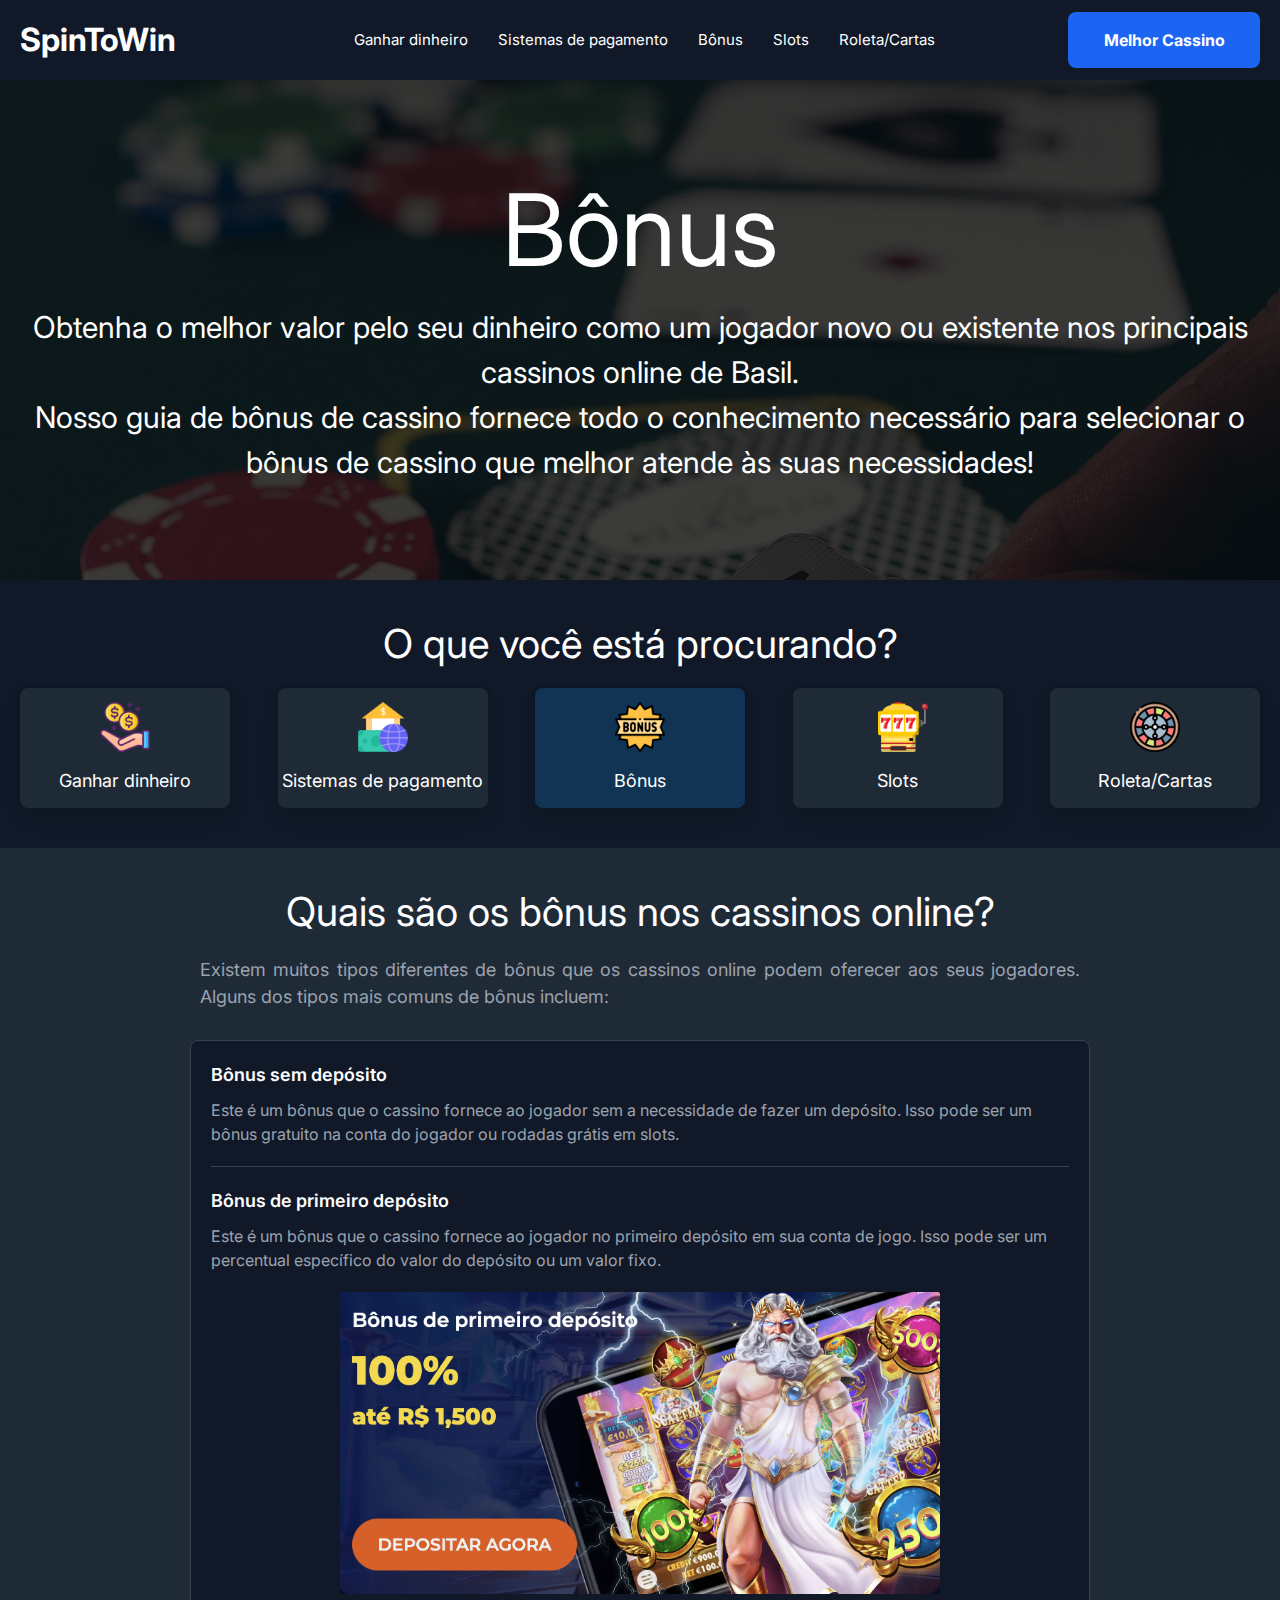
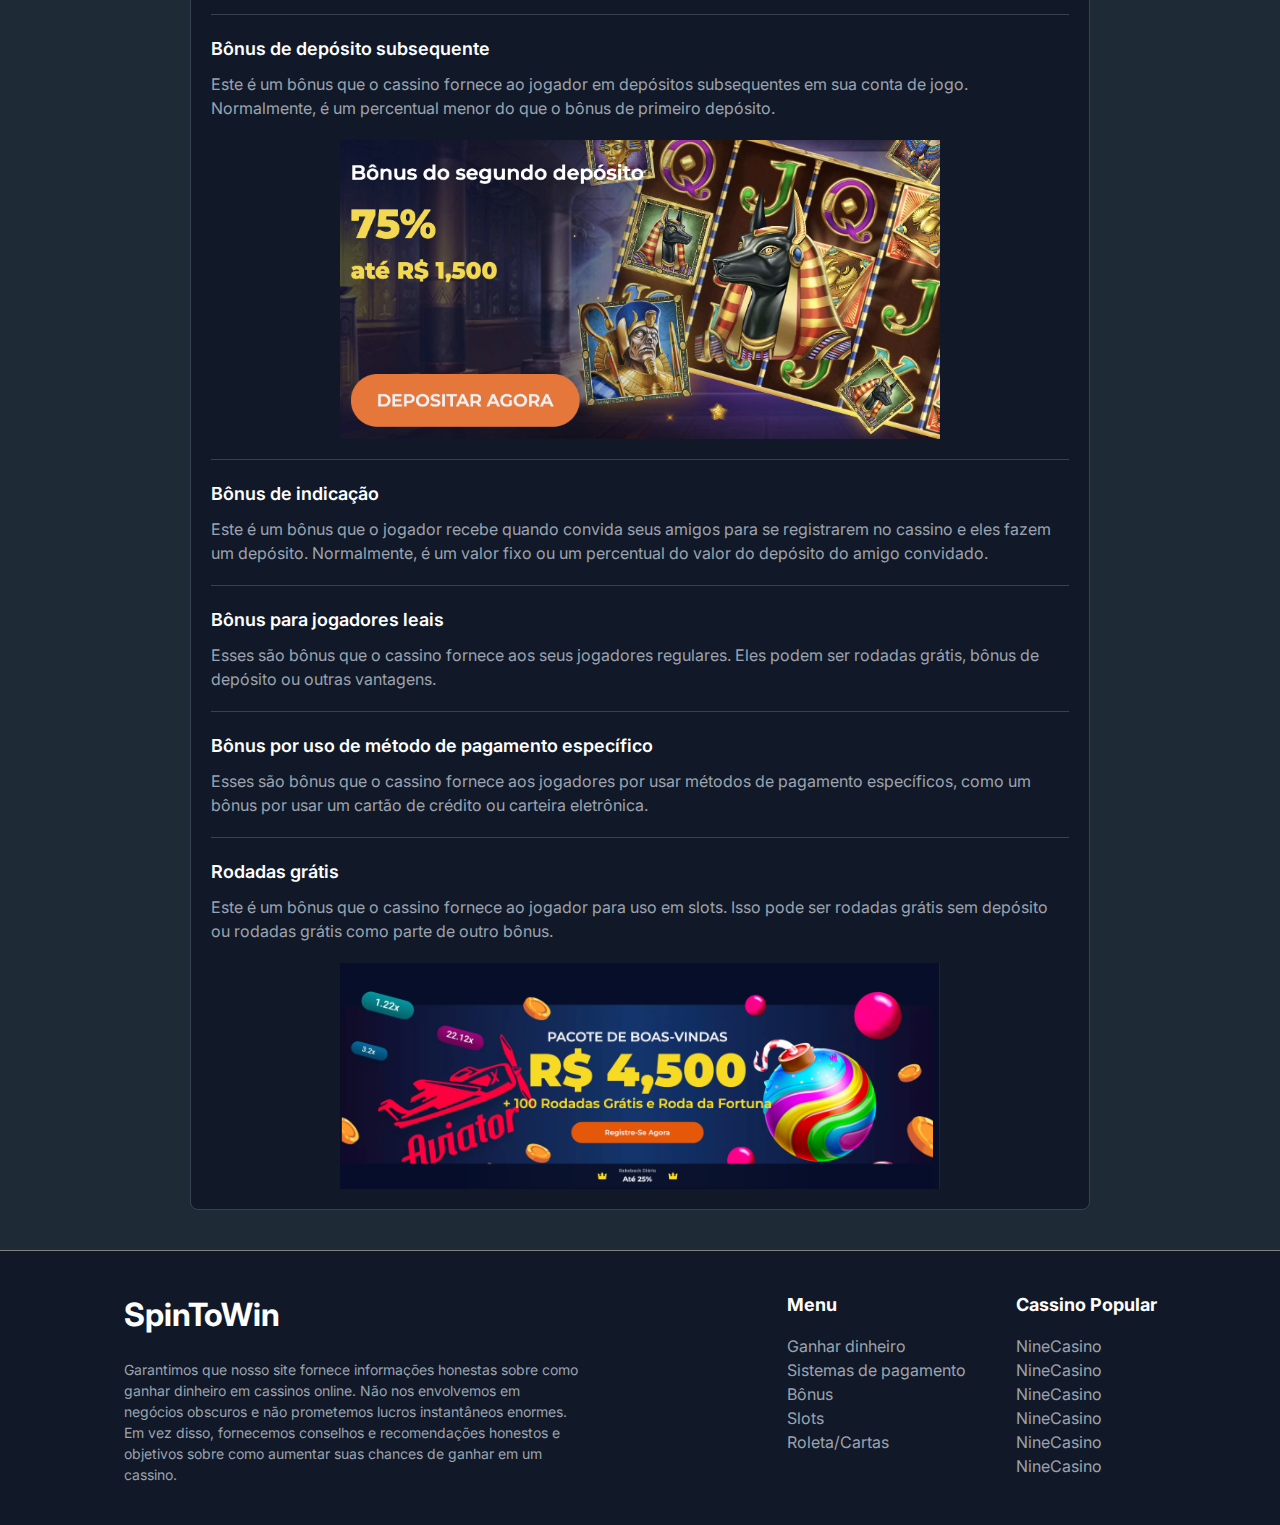
==== commit c3d98cee: "Контент страницы roulette.html" ====
--- a/bonus.html
+++ b/bonus.html
@@ -6,7 +6,8 @@
     <meta name="viewport" content="width=device-width, initial-scale=1.0">
     <title>Cadastre e ganhe bônus para jogar | Spintowin</title>
     <meta name="description" content="Visite-nos e obtenha bónus exclusivos para as melhores marcas. Reunimos os bônus mais interessantes em um só lugar para você"/>
-    <meta name="keywords" content="cadastre e ganhe bônus para jogar,5 reais grátis para apostar,bonus sem deposito,casas de apostas com bônus grátis,casino com bônus grátis de boas-vindas,casino bonus,primeira aposta gratis"/>    
+    <meta name="keywords" content="cadastre e ganhe bônus para jogar,5 reais grátis para apostar,bonus sem deposito,casas de apostas com bônus grátis,casino com bônus grátis de boas-vindas,casino bonus,primeira aposta gratis"/>
+    <link rel="icon" href="icon/favicon.png" type="image/png">
     <link rel="stylesheet" href="css/style.min.css">
 </head>
 <body>
@@ -20,7 +21,7 @@
                     <li class="menu__item"><a href="index.html#aboutEarning">Ganhar dinheiro</a></li>
                     <li class="menu__item"><a href="payment.html">Sistemas de pagamento</a></li>
                     <li class="menu__item"><a href="bonus.html">Bônus</a></li>
-                    <li class="menu__item"><a href="slots.html">Caça-níqueis</a></li>
+                    <li class="menu__item"><a href="slots.html">Slots</a></li>
                     <li class="menu__item"><a href="roulette_cards.html">Roleta/Cartas</a></li>
                 </ul>
                 <a href="index.html#topCasino_link" class="btn btn_header">Melhor Cassino</a>
@@ -64,7 +65,7 @@
                         <div class="blockWithLinks__icon">
                             <img src="icon/linksInPages/slot.png" alt="#" class="trans">
                         </div>
-                        <h3 class="blockWithLinks__title">Caça-níqueis</h3>
+                        <h3 class="blockWithLinks__title">Slots</h3>
                     </a>
                     <a href="roulette_cards.html" class="blockWithLinks__box">
                         <div class="blockWithLinks__icon">
@@ -142,7 +143,7 @@
                             <li class="menu__item"><a href="index.html">Ganhar dinheiro</a></li>
                             <li class="menu__item"><a href="payment.html">Sistemas de pagamento</a></li>
                             <li class="menu__item"><a href="bonus.html">Bônus</a></li>
-                            <li class="menu__item"><a href="slots.html">Caça-níqueis</a></li>
+                            <li class="menu__item"><a href="slots.html">Slots</a></li>
                             <li class="menu__item"><a href="roulette_cards.html">Roleta/Cartas</a></li>
                         </ul>
                     </div>
--- a/css/style.min.css
+++ b/css/style.min.css
@@ -1 +1 @@
-@import url(https://fonts.googleapis.com/css2?family=Inter:wght@400;700;900&display=swap);*{padding:0;margin:0;border:none}*,::after,::before{box-sizing:border-box}a,a:link,a:visited{text-decoration:none}a:hover{text-decoration:none}aside,footer,header,main,nav,section{display:block}h1,h2,h3,h4,h5,h6,p{font-size:inherit;font-weight:inherit}ul,ul li{list-style:none}img{vertical-align:top}img,svg{max-width:100%;height:auto}address{font-style:normal}button,input,select,textarea{font-family:inherit;font-size:inherit;color:inherit;background-color:rgba(0,0,0,0)}input::-ms-clear{display:none}button,input[type=submit]{display:inline-block;box-shadow:none;background-color:rgba(0,0,0,0);background:0 0;cursor:pointer}button:active,button:focus,input:active,input:focus{outline:0}button::-moz-focus-inner{padding:0;border:0}label{cursor:pointer}legend{display:block}*{font-family:Inter,sans-serif}.container{padding:0 20px;max-width:1300px;margin:0 auto}.hiddenAnswer{display:none;margin-top:0;max-height:none;transition:.3s}.rotate{transform:rotate(-180deg)}.promo{background:url(../img/john-schnobrich-VnHzobjGra4-unsplash.jpg) center center/cover no-repeat;background-attachment:fixed;height:500px;position:relative;padding:0 25px}.promo__wrapper::after{content:"";display:block;position:absolute;top:0;left:0;z-index:2;width:100%;height:100%;background-color:rgba(0,0,0,.7)}.promo__text{position:absolute;z-index:3;top:0;left:0;width:100%;height:100%;display:flex;justify-content:center;align-items:center;flex-direction:column}.promo__title{font-style:normal;font-weight:400;font-size:100px;line-height:110%;color:#fff;text-align:center}.promo__descr{margin-top:20px;font-style:normal;font-weight:400;font-size:30px;line-height:150%;color:#fff;text-align:center}@media(min-width:576px)and (max-width:767px){.promo .promo{height:400px}.promo .promo__title{font-size:63px}.promo .promo__descr{font-size:23px}}@media(min-width:320px)and (max-width:575px){.promo .promo{height:400px}.promo .promo__title{font-size:50px}.promo .promo__descr{font-size:23px}}#selectedLink{background-color:#113454}#selectedLink .blockWithLinks__title{color:#fff}.header{position:relative;background:#111928}.header__wrapper{height:80px;display:flex;justify-content:space-between;align-items:center}.header .logo{width:200px;display:flex;align-items:center;font-style:normal;font-weight:700;font-size:32px;line-height:150%;color:#fff}.header .menu{display:flex;justify-content:space-between;align-items:center;margin:0 20px;gap:30px}.header .menu__item{font-style:normal;font-weight:400;font-size:15px;line-height:150%}.header .menu__item a{color:#fff}.header input{position:fixed;opacity:0}.header label{position:fixed;top:24px;right:40px;margin:0;padding:0;border:none;outline:0;background:0 0;cursor:pointer}.header label::before{position:fixed;z-index:1;top:0;left:0;right:0;bottom:0;background-color:rgba(10,38,57,.75);content:"";opacity:0;pointer-events:none;transition:opacity .5s cubic-bezier(.19,1,.22,1)}.header label .burger{position:fixed;top:24px;right:40px;z-index:3;width:2em;height:2em;margin:0;padding:0;transition:opacity .5s cubic-bezier(.19,1,.22,1)}.header label .burger .bar,.header label .burger::after,.header label .burger::before{position:absolute;left:0;display:block;width:100%;height:12%;background:#030303;content:"";transition:all .5s cubic-bezier(.19,1,.22,1)}.header label .burger .bar{top:44%}.header label .burger::before{top:0;transform-origin:top left}.header label .burger::after{bottom:0;transform-origin:bottom left}.header input:focus+label .burger,.header label:hover .burger{opacity:.75}.header nav{position:fixed;top:0;left:0;bottom:0;z-index:999;display:flex;flex-flow:column nowrap;justify-content:center;align-items:flex-start;transform:translate3d(0,0,0);transform:translateX(-100%);will-change:transform;transition:transform .5s cubic-bezier(.19,1,.22,1)}.header nav::before{position:absolute;top:0;bottom:0;left:0;z-index:-1;width:25em;background:#74696c;content:"";transform:skewX(15deg) translateX(-100%);transform-origin:bottom left;will-change:transform;transition:transform .5s cubic-bezier(.19,1,.22,1)}@media(min-width:40em){.header nav::before{width:40em}}.header nav a{margin:.5em 0;padding:.2em 2em;font-size:1em;color:#fff;text-decoration:none;font-weight:500;transform:translateX(-100%);transition:color .15s,transform .5s;transition-timing-function:cubic-bezier(.19,1,.22,1)}.header nav a:nth-child(1){transition-delay:0s,.1s}.header nav a:nth-child(2){transition-delay:0s,150ms}.header nav a:nth-child(3){transition-delay:0s,.2s}.header nav a:nth-child(4){transition-delay:0s,250ms}.header nav a:nth-child(5){transition-delay:0s,.3s}.header nav a:nth-child(6){transition-delay:0s,350ms}.header nav a:focus,.header nav a:hover{color:#000}.header .btn_burger{margin:.5em 2em}.header .promo{overflow:hidden}.header .promo .content{transform:translate3d(0,0,0);will-change:transform,filter;transition:all .5s cubic-bezier(.19,1,.22,1)}.header [id=navcheck]:checked+label::before{opacity:1;pointer-events:auto}.header [id=navcheck]:checked+label .burger::after,.header [id=navcheck]:checked+label .burger::before{width:141.42%}.header [id=navcheck]:checked+label .burger::before{transform:rotate(45deg) translateY(-50%)}.header [id=navcheck]:checked+label .burger::after{transform:rotate(-45deg) translateY(50%)}.header [id=navcheck]:checked+label .burger .bar{transform:scale(.1)}.header [id=navcheck]:checked~nav{transform:translateX(0)}.header [id=navcheck]:checked~nav::before{transform:skewX(15deg) translateX(0)}.header [id=navcheck]:checked~nav a{transform:translateX(0)}.header [id=navcheck]:checked~main .content{transform:translateX(3em);transform-origin:left center;filter:blur(2px)}.header .visuallyhidden{border:0;clip:rect(0 0 0 0);height:1px;margin:-1px;overflow:hidden;padding:0;position:absolute;width:1px}.header body{overflow-x:hidden;background:#444;color:#fff;font:1em/1.4 lato}.header main{background:#3498db;padding:5% 0}.header article{width:80%;margin:0 auto;font-size:1.3em}@media(min-width:60em){.header article{width:50%}}.header h1{font:2.5em/1.4 "roboto condensed";font-weight:700}@media(min-width:991px){.header .header__wrapper input{display:none}.header .header__wrapper label{display:none}.header .header__wrapper #menu{display:none}}@media(max-width:991px){.header input{position:fixed;opacity:0}.header label{position:fixed;top:24px;right:40px;margin:0;padding:0;border:none;outline:0;background:0 0;cursor:pointer}.header label::before{position:fixed;z-index:1;top:0;left:0;right:0;bottom:0;background-color:rgba(10,38,57,.75);content:"";opacity:0;pointer-events:none;transition:opacity .5s cubic-bezier(.19,1,.22,1)}.header label .burger{position:fixed;top:24px;right:40px;z-index:3;width:2em;height:2em;margin:0;padding:0;transition:opacity .5s cubic-bezier(.19,1,.22,1)}.header label .burger .bar,.header label .burger::after,.header label .burger::before{position:absolute;left:0;display:block;width:100%;height:12%;background:#030303;content:"";transition:all .5s cubic-bezier(.19,1,.22,1)}.header label .burger .bar{top:44%}.header label .burger::before{top:0;transform-origin:top left}.header label .burger::after{bottom:0;transform-origin:bottom left}.header input:focus+label .burger,.header label:hover .burger{opacity:.75}.header nav{position:fixed;top:0;left:0;bottom:0;z-index:999;display:flex;flex-flow:column nowrap;justify-content:center;align-items:flex-start;transform:translate3d(0,0,0);transform:translateX(-100%);will-change:transform;transition:transform .5s cubic-bezier(.19,1,.22,1)}.header nav::before{position:absolute;top:0;bottom:0;left:0;z-index:-1;width:25em;background:#74696c;content:"";transform:skewX(15deg) translateX(-100%);transform-origin:bottom left;will-change:transform;transition:transform .5s cubic-bezier(.19,1,.22,1)}}@media(max-width:991px)and (min-width:40em){.header nav::before{width:40em}}@media(max-width:991px){.header nav a{margin:.5em 0;padding:.2em 2em;font-size:1em;color:#fff;text-decoration:none;font-weight:500;transform:translateX(-100%);transition:color .15s,transform .5s;transition-timing-function:cubic-bezier(.19,1,.22,1)}.header nav a:nth-child(1){transition-delay:0s,.1s}.header nav a:nth-child(2){transition-delay:0s,150ms}.header nav a:nth-child(3){transition-delay:0s,.2s}.header nav a:nth-child(4){transition-delay:0s,250ms}.header nav a:nth-child(5){transition-delay:0s,.3s}.header nav a:nth-child(6){transition-delay:0s,350ms}.header nav a:focus,.header nav a:hover{color:#000}}@media(max-width:991px){.header .btn_burger{margin:.5em 2em}}@media(max-width:991px){.header .promo{overflow:hidden}.header .promo .content{transform:translate3d(0,0,0);will-change:transform,filter;transition:all .5s cubic-bezier(.19,1,.22,1)}}@media(max-width:991px){.header [id=navcheck]:checked+label::before{opacity:1;pointer-events:auto}.header [id=navcheck]:checked+label .burger::after,.header [id=navcheck]:checked+label .burger::before{width:141.42%}.header [id=navcheck]:checked+label .burger::before{transform:rotate(45deg) translateY(-50%)}.header [id=navcheck]:checked+label .burger::after{transform:rotate(-45deg) translateY(50%)}.header [id=navcheck]:checked+label .burger .bar{transform:scale(.1)}.header [id=navcheck]:checked~nav{transform:translateX(0)}.header [id=navcheck]:checked~nav::before{transform:skewX(15deg) translateX(0)}.header [id=navcheck]:checked~nav a{transform:translateX(0)}.header [id=navcheck]:checked~main .content{transform:translateX(3em);transform-origin:left center;filter:blur(2px)}}@media(max-width:991px){.header .visuallyhidden{border:0;clip:rect(0 0 0 0);height:1px;margin:-1px;overflow:hidden;padding:0;position:absolute;width:1px}}@media(max-width:991px){.header body{overflow-x:hidden;background:#444;color:#fff;font:1em/1.4 lato}}@media(max-width:991px){.header main{background:#3498db;padding:5% 0}}@media(max-width:991px){.header article{width:80%;margin:0 auto;font-size:1.3em}}@media(max-width:991px)and (min-width:60em){.header article{width:50%}}@media(max-width:991px){.header h1{font:2.5em/1.4 "roboto condensed";font-weight:700}}@media(max-width:991px){.header .btn_header,.header .menu{display:none}}.btn{display:flex;justify-content:center;align-items:center;width:192px;height:56px;background:#1c64f2;border-radius:8px;text-align:center;font-style:normal;font-weight:700;font-size:16px;line-height:150%;color:#fff;transition:all .3s}.btn:hover{background-color:#24a459}.btn_center{margin:0 auto;margin-top:15px;padding:5px}.footer{background-color:#111928;padding:40px 0;border-top:1.5px solid gray}.footer__wrapper{display:flex;justify-content:space-around}.footer__about{max-width:456px}.footer__about .logo{width:200px;display:flex;align-items:center;font-style:normal;font-weight:700;font-size:32px;line-height:150%;color:#fff}.footer__about .logo__text{margin-top:20px;font-style:normal;font-weight:400;font-size:14px;line-height:150%;color:#9ca3af}.footer__links{display:flex;justify-content:space-between}.footer__menu{max-width:184px;margin-right:50px}.footer__menu .menu__list{margin-top:16px}.footer__menu .menu__item{font-style:normal;font-weight:400;font-size:16px;line-height:150%;gap:12px}.footer__menu .menu__item a{color:#9ca3af}.footer__popularCasino{max-width:184px}.footer__popularCasino .casino__list{margin-top:16px}.footer__popularCasino .casino__item{font-style:normal;font-weight:400;font-size:16px;line-height:150%;gap:12px}.footer__popularCasino .casino__item a{color:#9ca3af}.footer__title{font-style:normal;font-weight:700;font-size:18px;line-height:150%;color:#fff}@media(min-width:768px)and (max-width:991px){.footer .footer__about{max-width:350px}}@media(min-width:320px)and (max-width:767px){.footer .footer__wrapper{flex-direction:column}.footer .footer__about{max-width:100%}.footer .footer__links{margin-top:20px;justify-content:start}}@media(max-width:991px){.promo{background-attachment:local}}.linksInPages{padding:40px 0;background-color:#111928}.linksInPages__wrapper .blockWithLinks{margin:0 auto;margin-top:20px;display:flex;justify-content:space-between;align-items:center}.linksInPages__wrapper .blockWithLinks__box{display:flex;flex-direction:column;justify-content:center;align-items:center;width:210px;height:120px;background:#1f2a37;box-shadow:0 10px 20px rgba(0,0,0,.06),0 2px 6px rgba(0,0,0,.06),0 0 1px rgba(0,0,0,.06);border-radius:8px;transition:all .3s}.linksInPages__wrapper .blockWithLinks__box:hover{background:#113454}.linksInPages__wrapper .blockWithLinks__box:hover .blockWithLinks__title{color:#fff}.linksInPages__wrapper .blockWithLinks__icon{width:50px}.linksInPages__wrapper .blockWithLinks__icon img{width:100%}.linksInPages__wrapper .blockWithLinks__icon .trans{transform:translateX(5px)}.linksInPages__wrapper .blockWithLinks__title{margin-top:15px;font-weight:400;font-size:18px;line-height:150%;text-align:center;color:#fff}.title{padding:0 10px;font-style:normal;font-weight:400;font-size:40px;line-height:120%;text-align:center;color:#fff}.title_h3{margin-top:40px;font-size:32px}.title_low{margin-top:20px;font-size:32px}.text{padding:0 10px;max-width:900px;margin:0 auto;margin-top:20px;font-style:normal;font-weight:400;font-size:18px;line-height:150%;text-align:justify;color:#9ca3af}.text span{font-size:20px;font-weight:700;line-height:200%}.img{display:block;margin:0 auto;margin-top:20px;max-width:600px}.img img{width:100%}.img_recommendations{border-radius:12px}.img_recommendations img{border-radius:12px}.img_payment{max-width:450px}.topCasino{margin:0 auto;max-width:900px;display:flex;flex-direction:column;justify-content:center;align-items:center}.topCasino__box{width:100%;height:90px;display:flex;justify-content:space-between;align-items:center;margin:0 auto;margin-top:20px;padding:20px;background:#111928;border-radius:15px}.topCasino__box .logoCasino{width:70px;border-radius:100%}.topCasino__box .logoCasino__img{width:100%;border-radius:100%}.topCasino__box .nameCasino{font-style:normal;font-weight:700;font-size:30px;line-height:120%;color:#fff}.topCasino__box .rateCasino{display:flex;align-items:center;justify-content:center;width:110px;position:relative}.topCasino__box .rateCasino span{position:absolute;font-style:normal;font-weight:700;font-size:26px;line-height:120%;color:#113454}.topCasino__box .rateCasino__img{width:60%}.topCasinoSection{padding:40px 0;background:#1f2a37}.about{padding:40px 0;background-color:#111928}.about .whyUs{margin-top:40px;display:flex;justify-content:space-around}.about .whyUs__block{display:flex;flex-direction:column;align-items:center;max-width:290px}.about .whyUs__img{width:80px}.about .whyUs__img img{width:100%}.about .whyUs__img_correct{margin-top:-15px;width:100px}.about .whyUs__text{width:100%;margin-top:15px;color:#9ca3af;text-align:justify;font-style:normal;font-weight:400;font-size:15px;line-height:150%}.aboutEarning{padding:40px 0;background-color:#1f2a37}.howChooseCasino{padding:40px 0;background-color:#111928}.howChooseCasino .licenses{display:flex;justify-content:space-around;margin-top:35px}.howChooseCasino .licenses__box{width:290px}.howChooseCasino .licenses__img{width:290px}.howChooseCasino .licenses__img img{width:100%}.howChooseCasino .licenses__title{margin-top:15px;font-style:normal;font-weight:400;font-size:22px;line-height:120%;color:#fff}.howChooseCasino .licenses__descr{margin-top:10px;font-style:normal;font-weight:400;font-size:16px;line-height:150%;color:#9ca3af;text-align:justify}.table{margin:0 auto;margin-top:30px;max-width:900px;background-color:#1f2a37;border:1px solid #374151;border-radius:8px;padding:20px}.table_bonus{background-color:#111928}.table .tableContent__title{font-style:normal;font-weight:600;font-size:18px;line-height:150%;color:#fff}.table .tableContent__descr{margin-top:10px;font-style:normal;font-weight:400;font-size:16px;line-height:150%;color:#9ca3af}.table .tableContent__descr a{color:#f4f4f4}.table .grey-line{margin:20px 0;height:1px;background-color:#374151}.grey-line{margin:20px 0;height:1px;background-color:#374151}.aboutRtp{padding:40px 0;background:#1f2a37}.aboutRtp__table{margin:0 auto;margin-top:30px;max-width:900px;background-color:#111928;border:1px solid #374151;border-radius:8px;padding:20px;color:#9ca3af;text-align:center;font-style:normal;font-weight:400;font-size:16px;line-height:150%;color:#9ca3af}.selectedForLinks_bg{background:#113454}.selectedForLinks_color{color:#fff}.recommendations{padding:40px 0;background-color:#111928}.recommendations__wrapper{margin:0 auto;display:flex;justify-content:space-around}.recommendations__text{max-width:60%;margin:0 auto}.recommendations__img{width:320px;display:flex;justify-content:center}.recommendations__img img{border-radius:12px}.faq{background:#1f2a37;padding:40px 0}.faq__wrapper{margin:0 auto;margin-top:30px;display:flex;flex-direction:column;justify-content:center;width:900px;flex-wrap:wrap;gap:20px}.faq__wrapper .question{margin:0 auto;padding:24px 32px;width:80%;min-height:75px;background-color:#111928;box-shadow:0 4px 8px rgba(0,0,0,.06),0 0 1px rgba(0,0,0,.06);border-radius:8px}.faq__wrapper .question__wrapper{display:flex;justify-content:space-between;align-items:center}.faq__wrapper .question__title{font-style:normal;font-weight:400;font-size:18px;line-height:150%;color:#fff}.faq__wrapper .question__icon{cursor:pointer}.faq__wrapper .question__text{margin-top:20px;font-size:15px;width:90%;color:#9ca3af}.fact{background:url(../img/john-schnobrich-VnHzobjGra4-unsplash.jpg) center center/cover no-repeat;background-attachment:fixed;height:205px;position:relative}@media(max-width:991px){.fact{background-attachment:local}}.fact__wrapper::after{content:"";display:block;position:absolute;top:0;left:0;z-index:2;width:100%;height:100%;background-color:rgba(0,0,0,.7)}.fact__text{position:absolute;height:100%;width:100%;top:0;left:50%;transform:translate(-50%);padding:35px 10px;max-width:900px;text-align:center;font-weight:400;font-size:21px;line-height:150%;z-index:3;color:#fff}@media(min-width:992px)and (max-width:1199px){.linksInPages .blockWithLinks__box{width:180px}}@media(min-width:768px)and (max-width:991px){.linksInPages .blockWithLinks__box{width:143px}.about .whyUs__block{max-width:200px}.about .whyUs__text{font-size:13px}.howChooseCasino .licenses__box{width:210px}.howChooseCasino .licenses__img{width:210px}.howChooseCasino .licenses__title{font-size:17px}.howChooseCasino .licenses__descr{font-size:13px}.recommendations__img{display:none}.recommendations__text{max-width:100%}.faq__wrapper{width:100%;justify-content:center}.faq__wrapper .question{width:80%}}@media(min-width:576px)and (max-width:767px){.topCasino__box .logoCasino{width:70px}.topCasino__box .nameCasino{font-size:25px}.topCasino__box .rateCasino{width:90px}.topCasino__box .rateCasino span{font-size:20px}.topCasino__box .btn_ref{width:130px;height:50px}.linksInPages .blockWithLinks{flex-direction:column;justify-content:center;align-items:center}.linksInPages .blockWithLinks__box{margin-bottom:10px;width:50%}.about .whyUs{margin-top:0;flex-direction:column;justify-content:center;align-items:center}.about .whyUs__block{margin-top:30px;max-width:90%}.about .whyUs__text{font-size:13px}.fact__text{font-size:17px}.howChooseCasino .licenses{flex-direction:column;margin-top:0}.howChooseCasino .licenses__box{width:90%;margin:0 auto;margin-top:35px;justify-content:center}.howChooseCasino .licenses__img{display:block;margin:0 auto;width:90%}.howChooseCasino .licenses__title{font-size:23px}.howChooseCasino .licenses__descr{font-size:17px}.recommendations__img{display:none}.recommendations__text{max-width:100%}.faq__wrapper{flex-direction:column;width:100%;justify-content:center}.faq__wrapper .question{margin:0 auto;width:80%}}@media(min-width:320px)and (max-width:575px){.topCasino__box{flex-direction:column;gap:10px;height:280px}.title{font-size:30px}.text{font-size:14px}.linksInPages .blockWithLinks{flex-direction:column;justify-content:center;align-items:center}.linksInPages .blockWithLinks__box{margin-bottom:10px;width:100%}.about .whyUs{margin-top:0;flex-direction:column;justify-content:center;align-items:center}.about .whyUs__block{margin-top:30px;max-width:90%}.about .whyUs__text{font-size:13px}.fact__text{font-size:14px}.howChooseCasino .licenses{flex-direction:column;margin-top:0}.howChooseCasino .licenses__box{width:90%;margin:0 auto;margin-top:35px;justify-content:center}.howChooseCasino .licenses__img{display:block;margin:0 auto;width:90%}.howChooseCasino .licenses__title{font-size:17px}.howChooseCasino .licenses__descr{font-size:13px}.recommendations__img{display:none}.recommendations__text{max-width:100%}.faq__wrapper{flex-direction:column;width:100%;justify-content:center}.faq__wrapper .question{margin:0 auto;width:100%;padding:16px 20px;min-height:60px}.faq__wrapper .question__text{transition:all .3s;font-size:15px}}.slotsPromo{background:url(../img/slots_bg.jpg) center center/cover no-repeat;background-attachment:fixed;padding:0 20px}@media(max-width:991px){.slotsPromo{background-attachment:local}}.topSlotsBrazil{padding:40px 0;background-color:#1f2a37}.topSlotsBrazil__wrapper{display:flex;justify-content:space-around;flex-wrap:wrap;padding:20px 0;gap:30px}.cardSlot{position:relative;width:290px;height:390px;background-color:#111928;box-shadow:0 10px 20px rgba(0,0,0,.06),0 2px 6px rgba(0,0,0,.06),0 0 1px rgba(0,0,0,.06);border-radius:8px;gap:30px}.cardSlot__img{width:100%;border-radius:8px}.cardSlot__img img{width:100%;max-height:218px;border-radius:8px 8px 0 0}.cardSlot__title{margin-top:7px;font-style:normal;font-weight:700;font-size:18px;line-height:150%;text-align:center;color:#fff}.cardSlot__descr{margin-top:6px;font-style:normal;font-weight:400;font-size:14px;line-height:150%;text-align:center;color:#9ca3af}.cardSlot__btn{display:flex;justify-content:center;align-items:center;margin:0 auto;margin-top:10px;width:138px;height:53px;background:#1c64f2;border-radius:8px;text-align:center;font-style:normal;font-weight:700;font-size:20px;line-height:150%;color:#fff;transition:all .3s}.cardSlot__btn:hover{background-color:#2ecc71}.cardSlot__moreInfo{display:block;margin-top:16px;font-style:normal;font-weight:400;font-size:14px;line-height:150%;text-align:center;color:#fff}.cardSlot__textAbout{padding:15px 10px;font-style:normal;font-weight:400;font-size:18px;line-height:150%;color:#113454}.cardSlot__back{position:absolute;bottom:16px;left:50%;transform:translateX(-50%);font-style:normal;font-weight:400;font-size:14px;line-height:150%;text-align:center;color:#707487}.rulesSlots{padding:40px 0;background-color:#111928}.tableHTML{padding:40px 0 20px;background-color:#1f2a37}.tableHTML__title{color:#fff;text-align:center;font-style:normal;font-weight:600;font-size:18px;line-height:150%;color:#fff}.tableHTML__title th{max-width:220px;height:30px;padding:7px}.tableHTML__text{height:60px;font-style:normal;font-weight:400;font-size:16px;line-height:150%;color:#9ca3af;text-align:center}.greyRowtable{background-color:#111928}@media(min-width:576px)and (max-width:767px){.cardSlot__textAbout{font-size:15px}.tableHTML{display:none}}@media(min-width:320px)and (max-width:575px){.cardSlot__textAbout{font-size:15px}.tableHTML{display:none}}.paymentPromo{background:url(../img/payment_bg.jpg) center center/cover no-repeat;background-attachment:fixed}@media(max-width:991px){.paymentPromo{background-attachment:local}}.aboutPayment{padding:40px 0;background:#1f2a37}.aboutPayment__warning{margin:0 auto;margin-top:30px;max-width:900px;background-color:#111928;border:1px solid #374151;border-radius:8px;padding:20px;color:#9ca3af;text-align:center;font-style:normal;font-weight:400;font-size:16px;line-height:150%;color:#9ca3af}.bonusPromo{background:url(../img/bonus_bg.jpg) center center/cover no-repeat;background-attachment:fixed}@media(max-width:991px){.bonusPromo{background-attachment:local}}.bonus{padding:40px 0;background-color:#1f2a37}.roulettePromo{background:url(../img/roulette_bg.jpg) center center/cover no-repeat;background-attachment:fixed}@media(max-width:991px){.roulettePromo{background-attachment:local}}.displayNone{display:none}+@import url(https://fonts.googleapis.com/css2?family=Inter:wght@400;700;900&display=swap);*{padding:0;margin:0;border:none}*,::after,::before{box-sizing:border-box}a,a:link,a:visited{text-decoration:none}a:hover{text-decoration:none}aside,footer,header,main,nav,section{display:block}h1,h2,h3,h4,h5,h6,p{font-size:inherit;font-weight:inherit}ul,ul li{list-style:none}img{vertical-align:top}img,svg{max-width:100%;height:auto}address{font-style:normal}button,input,select,textarea{font-family:inherit;font-size:inherit;color:inherit;background-color:rgba(0,0,0,0)}input::-ms-clear{display:none}button,input[type=submit]{display:inline-block;box-shadow:none;background-color:rgba(0,0,0,0);background:0 0;cursor:pointer}button:active,button:focus,input:active,input:focus{outline:0}button::-moz-focus-inner{padding:0;border:0}label{cursor:pointer}legend{display:block}*{font-family:Inter,sans-serif}.container{padding:0 20px;max-width:1300px;margin:0 auto}.hiddenAnswer{display:none;margin-top:0;max-height:none;transition:.3s}.rotate{transform:rotate(-180deg)}.promo{background:url(../img/john-schnobrich-VnHzobjGra4-unsplash.jpg) center center/cover no-repeat;background-attachment:fixed;height:500px;position:relative;padding:0 25px}.promo__wrapper::after{content:"";display:block;position:absolute;top:0;left:0;z-index:2;width:100%;height:100%;background-color:rgba(0,0,0,.7)}.promo__text{position:absolute;z-index:3;top:0;left:0;width:100%;height:100%;display:flex;justify-content:center;align-items:center;flex-direction:column}.promo__title{font-style:normal;font-weight:400;font-size:100px;line-height:110%;color:#fff;text-align:center}.promo__descr{margin-top:20px;font-style:normal;font-weight:400;font-size:30px;line-height:150%;color:#fff;text-align:center}@media(min-width:576px)and (max-width:767px){.promo .promo{height:400px}.promo .promo__title{font-size:63px}.promo .promo__descr{font-size:23px}}@media(min-width:320px)and (max-width:575px){.promo .promo{height:400px}.promo .promo__title{font-size:50px}.promo .promo__descr{font-size:23px}}#selectedLink{background-color:#113454}#selectedLink .blockWithLinks__title{color:#fff}.header{position:relative;background:#111928}.header__wrapper{height:80px;display:flex;justify-content:space-between;align-items:center}.header .logo{width:200px;display:flex;align-items:center;font-style:normal;font-weight:700;font-size:32px;line-height:150%;color:#fff}.header .menu{display:flex;justify-content:space-between;align-items:center;margin:0 20px;gap:30px}.header .menu__item{font-style:normal;font-weight:400;font-size:15px;line-height:150%}.header .menu__item a{color:#fff}.header input{position:fixed;opacity:0}.header label{position:fixed;top:24px;right:40px;margin:0;padding:0;border:none;outline:0;background:0 0;cursor:pointer}.header label::before{position:fixed;z-index:1;top:0;left:0;right:0;bottom:0;background-color:rgba(10,38,57,.75);content:"";opacity:0;pointer-events:none;transition:opacity .5s cubic-bezier(.19,1,.22,1)}.header label .burger{position:fixed;top:24px;right:40px;z-index:3;width:2em;height:2em;margin:0;padding:0;transition:opacity .5s cubic-bezier(.19,1,.22,1)}.header label .burger .bar,.header label .burger::after,.header label .burger::before{position:absolute;left:0;display:block;width:100%;height:12%;background:#030303;content:"";transition:all .5s cubic-bezier(.19,1,.22,1)}.header label .burger .bar{top:44%}.header label .burger::before{top:0;transform-origin:top left}.header label .burger::after{bottom:0;transform-origin:bottom left}.header input:focus+label .burger,.header label:hover .burger{opacity:.75}.header nav{position:fixed;top:0;left:0;bottom:0;z-index:999;display:flex;flex-flow:column nowrap;justify-content:center;align-items:flex-start;transform:translate3d(0,0,0);transform:translateX(-100%);will-change:transform;transition:transform .5s cubic-bezier(.19,1,.22,1)}.header nav::before{position:absolute;top:0;bottom:0;left:0;z-index:-1;width:25em;background:#74696c;content:"";transform:skewX(15deg) translateX(-100%);transform-origin:bottom left;will-change:transform;transition:transform .5s cubic-bezier(.19,1,.22,1)}@media(min-width:40em){.header nav::before{width:40em}}.header nav a{margin:.5em 0;padding:.2em 2em;font-size:1em;color:#fff;text-decoration:none;font-weight:500;transform:translateX(-100%);transition:color .15s,transform .5s;transition-timing-function:cubic-bezier(.19,1,.22,1)}.header nav a:nth-child(1){transition-delay:0s,.1s}.header nav a:nth-child(2){transition-delay:0s,150ms}.header nav a:nth-child(3){transition-delay:0s,.2s}.header nav a:nth-child(4){transition-delay:0s,250ms}.header nav a:nth-child(5){transition-delay:0s,.3s}.header nav a:nth-child(6){transition-delay:0s,350ms}.header nav a:focus,.header nav a:hover{color:#000}.header .btn_burger{margin:.5em 2em}.header .promo{overflow:hidden}.header .promo .content{transform:translate3d(0,0,0);will-change:transform,filter;transition:all .5s cubic-bezier(.19,1,.22,1)}.header [id=navcheck]:checked+label::before{opacity:1;pointer-events:auto}.header [id=navcheck]:checked+label .burger::after,.header [id=navcheck]:checked+label .burger::before{width:141.42%}.header [id=navcheck]:checked+label .burger::before{transform:rotate(45deg) translateY(-50%)}.header [id=navcheck]:checked+label .burger::after{transform:rotate(-45deg) translateY(50%)}.header [id=navcheck]:checked+label .burger .bar{transform:scale(.1)}.header [id=navcheck]:checked~nav{transform:translateX(0)}.header [id=navcheck]:checked~nav::before{transform:skewX(15deg) translateX(0)}.header [id=navcheck]:checked~nav a{transform:translateX(0)}.header [id=navcheck]:checked~main .content{transform:translateX(3em);transform-origin:left center;filter:blur(2px)}.header .visuallyhidden{border:0;clip:rect(0 0 0 0);height:1px;margin:-1px;overflow:hidden;padding:0;position:absolute;width:1px}.header body{overflow-x:hidden;background:#444;color:#fff;font:1em/1.4 lato}.header main{background:#3498db;padding:5% 0}.header article{width:80%;margin:0 auto;font-size:1.3em}@media(min-width:60em){.header article{width:50%}}.header h1{font:2.5em/1.4 "roboto condensed";font-weight:700}@media(min-width:991px){.header .header__wrapper input{display:none}.header .header__wrapper label{display:none}.header .header__wrapper #menu{display:none}}@media(max-width:991px){.header input{position:fixed;opacity:0}.header label{position:fixed;top:24px;right:40px;margin:0;padding:0;border:none;outline:0;background:0 0;cursor:pointer}.header label::before{position:fixed;z-index:1;top:0;left:0;right:0;bottom:0;background-color:rgba(10,38,57,.75);content:"";opacity:0;pointer-events:none;transition:opacity .5s cubic-bezier(.19,1,.22,1)}.header label .burger{position:fixed;top:24px;right:40px;z-index:3;width:2em;height:2em;margin:0;padding:0;transition:opacity .5s cubic-bezier(.19,1,.22,1)}.header label .burger .bar,.header label .burger::after,.header label .burger::before{position:absolute;left:0;display:block;width:100%;height:12%;background:#030303;content:"";transition:all .5s cubic-bezier(.19,1,.22,1)}.header label .burger .bar{top:44%}.header label .burger::before{top:0;transform-origin:top left}.header label .burger::after{bottom:0;transform-origin:bottom left}.header input:focus+label .burger,.header label:hover .burger{opacity:.75}.header nav{position:fixed;top:0;left:0;bottom:0;z-index:999;display:flex;flex-flow:column nowrap;justify-content:center;align-items:flex-start;transform:translate3d(0,0,0);transform:translateX(-100%);will-change:transform;transition:transform .5s cubic-bezier(.19,1,.22,1)}.header nav::before{position:absolute;top:0;bottom:0;left:0;z-index:-1;width:25em;background:#74696c;content:"";transform:skewX(15deg) translateX(-100%);transform-origin:bottom left;will-change:transform;transition:transform .5s cubic-bezier(.19,1,.22,1)}}@media(max-width:991px)and (min-width:40em){.header nav::before{width:40em}}@media(max-width:991px){.header nav a{margin:.5em 0;padding:.2em 2em;font-size:1em;color:#fff;text-decoration:none;font-weight:500;transform:translateX(-100%);transition:color .15s,transform .5s;transition-timing-function:cubic-bezier(.19,1,.22,1)}.header nav a:nth-child(1){transition-delay:0s,.1s}.header nav a:nth-child(2){transition-delay:0s,150ms}.header nav a:nth-child(3){transition-delay:0s,.2s}.header nav a:nth-child(4){transition-delay:0s,250ms}.header nav a:nth-child(5){transition-delay:0s,.3s}.header nav a:nth-child(6){transition-delay:0s,350ms}.header nav a:focus,.header nav a:hover{color:#000}}@media(max-width:991px){.header .btn_burger{margin:.5em 2em}}@media(max-width:991px){.header .promo{overflow:hidden}.header .promo .content{transform:translate3d(0,0,0);will-change:transform,filter;transition:all .5s cubic-bezier(.19,1,.22,1)}}@media(max-width:991px){.header [id=navcheck]:checked+label::before{opacity:1;pointer-events:auto}.header [id=navcheck]:checked+label .burger::after,.header [id=navcheck]:checked+label .burger::before{width:141.42%}.header [id=navcheck]:checked+label .burger::before{transform:rotate(45deg) translateY(-50%)}.header [id=navcheck]:checked+label .burger::after{transform:rotate(-45deg) translateY(50%)}.header [id=navcheck]:checked+label .burger .bar{transform:scale(.1)}.header [id=navcheck]:checked~nav{transform:translateX(0)}.header [id=navcheck]:checked~nav::before{transform:skewX(15deg) translateX(0)}.header [id=navcheck]:checked~nav a{transform:translateX(0)}.header [id=navcheck]:checked~main .content{transform:translateX(3em);transform-origin:left center;filter:blur(2px)}}@media(max-width:991px){.header .visuallyhidden{border:0;clip:rect(0 0 0 0);height:1px;margin:-1px;overflow:hidden;padding:0;position:absolute;width:1px}}@media(max-width:991px){.header body{overflow-x:hidden;background:#444;color:#fff;font:1em/1.4 lato}}@media(max-width:991px){.header main{background:#3498db;padding:5% 0}}@media(max-width:991px){.header article{width:80%;margin:0 auto;font-size:1.3em}}@media(max-width:991px)and (min-width:60em){.header article{width:50%}}@media(max-width:991px){.header h1{font:2.5em/1.4 "roboto condensed";font-weight:700}}@media(max-width:991px){.header .btn_header,.header .menu{display:none}}.btn{display:flex;justify-content:center;align-items:center;width:192px;height:56px;background:#1c64f2;border-radius:8px;text-align:center;font-style:normal;font-weight:700;font-size:16px;line-height:150%;color:#fff;transition:all .3s}.btn:hover{background-color:#24a459}.btn_center{margin:0 auto;margin-top:15px;padding:5px}.footer{background-color:#111928;padding:40px 0;border-top:1.5px solid gray}.footer__wrapper{display:flex;justify-content:space-around}.footer__about{max-width:456px}.footer__about .logo{width:200px;display:flex;align-items:center;font-style:normal;font-weight:700;font-size:32px;line-height:150%;color:#fff}.footer__about .logo__text{margin-top:20px;font-style:normal;font-weight:400;font-size:14px;line-height:150%;color:#9ca3af}.footer__links{display:flex;justify-content:space-between}.footer__menu{max-width:184px;margin-right:50px}.footer__menu .menu__list{margin-top:16px}.footer__menu .menu__item{font-style:normal;font-weight:400;font-size:16px;line-height:150%;gap:12px}.footer__menu .menu__item a{color:#9ca3af}.footer__popularCasino{max-width:184px}.footer__popularCasino .casino__list{margin-top:16px}.footer__popularCasino .casino__item{font-style:normal;font-weight:400;font-size:16px;line-height:150%;gap:12px}.footer__popularCasino .casino__item a{color:#9ca3af}.footer__title{font-style:normal;font-weight:700;font-size:18px;line-height:150%;color:#fff}@media(min-width:768px)and (max-width:991px){.footer .footer__about{max-width:350px}}@media(min-width:320px)and (max-width:767px){.footer .footer__wrapper{flex-direction:column}.footer .footer__about{max-width:100%}.footer .footer__links{margin-top:20px;justify-content:start}}@media(max-width:991px){.promo{background-attachment:local}}.linksInPages{padding:40px 0;background-color:#111928}.linksInPages__wrapper .blockWithLinks{margin:0 auto;margin-top:20px;display:flex;justify-content:space-between;align-items:center}.linksInPages__wrapper .blockWithLinks__box{display:flex;flex-direction:column;justify-content:center;align-items:center;width:210px;height:120px;background:#1f2a37;box-shadow:0 10px 20px rgba(0,0,0,.06),0 2px 6px rgba(0,0,0,.06),0 0 1px rgba(0,0,0,.06);border-radius:8px;transition:all .3s}.linksInPages__wrapper .blockWithLinks__box:hover{background:#113454}.linksInPages__wrapper .blockWithLinks__box:hover .blockWithLinks__title{color:#fff}.linksInPages__wrapper .blockWithLinks__icon{width:50px}.linksInPages__wrapper .blockWithLinks__icon img{width:100%}.linksInPages__wrapper .blockWithLinks__icon .trans{transform:translateX(5px)}.linksInPages__wrapper .blockWithLinks__title{margin-top:15px;font-weight:400;font-size:18px;line-height:150%;text-align:center;color:#fff}.title{padding:0 10px;font-style:normal;font-weight:400;font-size:40px;line-height:120%;text-align:center;color:#fff}.title_h3{margin-top:40px;font-size:32px}.title_low{margin-top:20px;font-size:32px}.text{padding:0 10px;max-width:900px;margin:0 auto;margin-top:20px;font-style:normal;font-weight:400;font-size:18px;line-height:150%;text-align:justify;color:#9ca3af}.text span{font-size:20px;font-weight:700;line-height:200%}.img{display:block;margin:0 auto;margin-top:20px;max-width:600px}.img img{width:100%}.img_recommendations{border-radius:12px}.img_recommendations img{border-radius:12px}.img_payment{max-width:450px}.topCasino{margin:0 auto;max-width:900px;display:flex;flex-direction:column;justify-content:center;align-items:center}.topCasino__box{width:100%;height:90px;display:flex;justify-content:space-between;align-items:center;margin:0 auto;margin-top:20px;padding:20px;background:#111928;border-radius:15px}.topCasino__box .logoCasino{width:70px;border-radius:100%}.topCasino__box .logoCasino__img{width:100%;border-radius:100%}.topCasino__box .nameCasino{font-style:normal;font-weight:700;font-size:30px;line-height:120%;color:#fff}.topCasino__box .rateCasino{display:flex;align-items:center;justify-content:center;width:110px;position:relative}.topCasino__box .rateCasino span{position:absolute;font-style:normal;font-weight:700;font-size:26px;line-height:120%;color:#113454}.topCasino__box .rateCasino__img{width:60%}.topCasinoSection{padding:40px 0;background:#1f2a37}.about{padding:40px 0;background-color:#111928}.about .whyUs{margin-top:40px;display:flex;justify-content:space-around}.about .whyUs__block{display:flex;flex-direction:column;align-items:center;max-width:290px}.about .whyUs__img{width:80px}.about .whyUs__img img{width:100%}.about .whyUs__img_correct{margin-top:-15px;width:100px}.about .whyUs__text{width:100%;margin-top:15px;color:#9ca3af;text-align:justify;font-style:normal;font-weight:400;font-size:15px;line-height:150%}.aboutEarning{padding:40px 0;background-color:#1f2a37}.howChooseCasino{padding:40px 0;background-color:#111928}.howChooseCasino .licenses{display:flex;justify-content:space-around;margin-top:35px}.howChooseCasino .licenses__box{width:290px}.howChooseCasino .licenses__img{width:290px}.howChooseCasino .licenses__img img{width:100%}.howChooseCasino .licenses__title{margin-top:15px;font-style:normal;font-weight:400;font-size:22px;line-height:120%;color:#fff}.howChooseCasino .licenses__descr{margin-top:10px;font-style:normal;font-weight:400;font-size:16px;line-height:150%;color:#9ca3af;text-align:justify}.table{margin:0 auto;margin-top:30px;max-width:900px;background-color:#1f2a37;border:1px solid #374151;border-radius:8px;padding:20px}.table_roulette{background:#111928}.table_bonus{background-color:#111928}.table .tableContent__title{font-style:normal;font-weight:600;font-size:18px;line-height:150%;color:#fff}.table .tableContent__descr{margin-top:10px;font-style:normal;font-weight:400;font-size:16px;line-height:150%;color:#9ca3af}.table .tableContent__descr a{color:#f4f4f4}.table .grey-line{margin:20px 0;height:1px;background-color:#374151}.grey-line{margin:20px 0;height:1px;background-color:#374151}.aboutRtp{padding:40px 0;background:#1f2a37}.aboutRtp__table{margin:0 auto;margin-top:30px;max-width:900px;background-color:#111928;border:1px solid #374151;border-radius:8px;padding:20px;color:#9ca3af;text-align:center;font-style:normal;font-weight:400;font-size:16px;line-height:150%;color:#9ca3af}.selectedForLinks_bg{background:#113454}.selectedForLinks_color{color:#fff}.recommendations{padding:40px 0;background-color:#111928}.recommendations__wrapper{margin:0 auto;display:flex;justify-content:space-around}.recommendations__text{max-width:60%;margin:0 auto}.recommendations__img{width:320px;display:flex;justify-content:center}.recommendations__img img{border-radius:12px}.realPeople{padding:40px 0;background-color:#1f2a37}.faq{background:#1f2a37;padding:40px 0;border-top:1.5px solid gray}.faq__wrapper{margin:0 auto;margin-top:30px;display:flex;flex-direction:column;justify-content:center;width:900px;flex-wrap:wrap;gap:20px}.faq__wrapper .question{margin:0 auto;padding:24px 32px;width:80%;min-height:75px;background-color:#111928;box-shadow:0 4px 8px rgba(0,0,0,.06),0 0 1px rgba(0,0,0,.06);border-radius:8px}.faq__wrapper .question__wrapper{display:flex;justify-content:space-between;align-items:center}.faq__wrapper .question__title{font-style:normal;font-weight:400;font-size:18px;line-height:150%;color:#fff}.faq__wrapper .question__icon{cursor:pointer}.faq__wrapper .question__text{margin-top:20px;font-size:15px;width:90%;color:#9ca3af}.fact{background:url(../img/john-schnobrich-VnHzobjGra4-unsplash.jpg) center center/cover no-repeat;background-attachment:fixed;height:205px;position:relative}@media(max-width:991px){.fact{background-attachment:local}}.fact__wrapper::after{content:"";display:block;position:absolute;top:0;left:0;z-index:2;width:100%;height:100%;background-color:rgba(0,0,0,.7)}.fact__text{position:absolute;height:100%;width:100%;top:0;left:50%;transform:translate(-50%);padding:35px 10px;max-width:900px;text-align:center;font-weight:400;font-size:21px;line-height:150%;z-index:3;color:#fff}@media(min-width:992px)and (max-width:1199px){.linksInPages .blockWithLinks__box{width:180px}}@media(min-width:768px)and (max-width:991px){.linksInPages .blockWithLinks__box{width:143px}.about .whyUs__block{max-width:200px}.about .whyUs__text{font-size:13px}.howChooseCasino .licenses__box{width:210px}.howChooseCasino .licenses__img{width:210px}.howChooseCasino .licenses__title{font-size:17px}.howChooseCasino .licenses__descr{font-size:13px}.recommendations__img{display:none}.recommendations__text{max-width:100%}.faq__wrapper{width:100%;justify-content:center}.faq__wrapper .question{width:80%}}@media(min-width:576px)and (max-width:767px){.topCasino__box .logoCasino{width:70px}.topCasino__box .nameCasino{font-size:25px}.topCasino__box .rateCasino{width:90px}.topCasino__box .rateCasino span{font-size:20px}.topCasino__box .btn_ref{width:130px;height:50px}.linksInPages .blockWithLinks{flex-direction:column;justify-content:center;align-items:center}.linksInPages .blockWithLinks__box{margin-bottom:10px;width:50%}.about .whyUs{margin-top:0;flex-direction:column;justify-content:center;align-items:center}.about .whyUs__block{margin-top:30px;max-width:90%}.about .whyUs__text{font-size:13px}.fact__text{font-size:17px}.howChooseCasino .licenses{flex-direction:column;margin-top:0}.howChooseCasino .licenses__box{width:90%;margin:0 auto;margin-top:35px;justify-content:center}.howChooseCasino .licenses__img{display:block;margin:0 auto;width:90%}.howChooseCasino .licenses__title{font-size:23px}.howChooseCasino .licenses__descr{font-size:17px}.recommendations__img{display:none}.recommendations__text{max-width:100%}.faq__wrapper{flex-direction:column;width:100%;justify-content:center}.faq__wrapper .question{margin:0 auto;width:80%}}@media(min-width:320px)and (max-width:575px){.topCasino__box{flex-direction:column;gap:10px;height:280px}.title{font-size:30px}.text{font-size:14px}.linksInPages .blockWithLinks{flex-direction:column;justify-content:center;align-items:center}.linksInPages .blockWithLinks__box{margin-bottom:10px;width:100%}.about .whyUs{margin-top:0;flex-direction:column;justify-content:center;align-items:center}.about .whyUs__block{margin-top:30px;max-width:90%}.about .whyUs__text{font-size:13px}.fact__text{font-size:14px}.howChooseCasino .licenses{flex-direction:column;margin-top:0}.howChooseCasino .licenses__box{width:90%;margin:0 auto;margin-top:35px;justify-content:center}.howChooseCasino .licenses__img{display:block;margin:0 auto;width:90%}.howChooseCasino .licenses__title{font-size:17px}.howChooseCasino .licenses__descr{font-size:13px}.recommendations__img{display:none}.recommendations__text{max-width:100%}.faq__wrapper{flex-direction:column;width:100%;justify-content:center}.faq__wrapper .question{margin:0 auto;width:100%;padding:16px 20px;min-height:60px}.faq__wrapper .question__text{transition:all .3s;font-size:15px}}.slotsPromo{background:url(../img/slots_bg.jpg) center center/cover no-repeat;background-attachment:fixed;padding:0 20px}@media(max-width:991px){.slotsPromo{background-attachment:local}}.topSlotsBrazil{padding:40px 0;background-color:#1f2a37}.topSlotsBrazil__wrapper{display:flex;justify-content:space-around;flex-wrap:wrap;padding:20px 0;gap:30px}.cardSlot{position:relative;width:290px;height:390px;background-color:#111928;box-shadow:0 10px 20px rgba(0,0,0,.06),0 2px 6px rgba(0,0,0,.06),0 0 1px rgba(0,0,0,.06);border-radius:8px;gap:30px}.cardSlot__img{width:100%;border-radius:8px}.cardSlot__img img{width:100%;max-height:218px;border-radius:8px 8px 0 0}.cardSlot__title{margin-top:7px;font-style:normal;font-weight:700;font-size:18px;line-height:150%;text-align:center;color:#fff}.cardSlot__descr{margin-top:6px;font-style:normal;font-weight:400;font-size:14px;line-height:150%;text-align:center;color:#9ca3af}.cardSlot__btn{display:flex;justify-content:center;align-items:center;margin:0 auto;margin-top:10px;width:138px;height:53px;background:#1c64f2;border-radius:8px;text-align:center;font-style:normal;font-weight:700;font-size:20px;line-height:150%;color:#fff;transition:all .3s}.cardSlot__btn:hover{background-color:#2ecc71}.cardSlot__moreInfo{display:block;margin-top:16px;font-style:normal;font-weight:400;font-size:14px;line-height:150%;text-align:center;color:#fff}.cardSlot__textAbout{padding:15px 10px;font-style:normal;font-weight:400;font-size:18px;line-height:150%;color:#fff}.cardSlot__back{position:absolute;bottom:16px;left:50%;transform:translateX(-50%);font-style:normal;font-weight:400;font-size:14px;line-height:150%;text-align:center;color:#707487}.rulesSlots{padding:40px 0;background-color:#111928}.tableHTML{padding:40px 0 20px;background-color:#1f2a37}.tableHTML__title{color:#fff;text-align:center;font-style:normal;font-weight:600;font-size:18px;line-height:150%;color:#fff}.tableHTML__title th{max-width:220px;height:30px;padding:7px}.tableHTML__text{padding:0 5px;height:60px;font-style:normal;font-weight:400;font-size:14px;line-height:150%;color:#9ca3af;text-align:center}.greyRowtable{background-color:#111928}@media(min-width:576px)and (max-width:767px){.cardSlot__textAbout{font-size:15px}.tableHTML{display:none}}@media(min-width:320px)and (max-width:575px){.cardSlot__textAbout{font-size:15px}.tableHTML{display:none}}.paymentPromo{background:url(../img/payment_bg.jpg) center center/cover no-repeat;background-attachment:fixed}@media(max-width:991px){.paymentPromo{background-attachment:local}}.aboutPayment{padding:40px 0;background:#1f2a37}.aboutPayment__warning{margin:0 auto;margin-top:30px;max-width:900px;background-color:#111928;border:1px solid #374151;border-radius:8px;padding:20px;color:#9ca3af;text-align:center;font-style:normal;font-weight:400;font-size:16px;line-height:150%;color:#9ca3af}.bonusPromo{background:url(../img/bonus_bg.jpg) center center/cover no-repeat;background-attachment:fixed}@media(max-width:991px){.bonusPromo{background-attachment:local}}.bonus{padding:40px 0;background-color:#1f2a37}.roulettePromo{background:url(../img/roulette_bg.jpg) center center/cover no-repeat;background-attachment:fixed}@media(max-width:991px){.roulettePromo{background-attachment:local}}.rulesRouletteCards{padding:40px 0;background-color:#1f2a37}.typeRoulette{padding:40px 0}.displayNone{display:none}.bgDark{background-color:#111928}.bgLight{background-color:#1f2a37}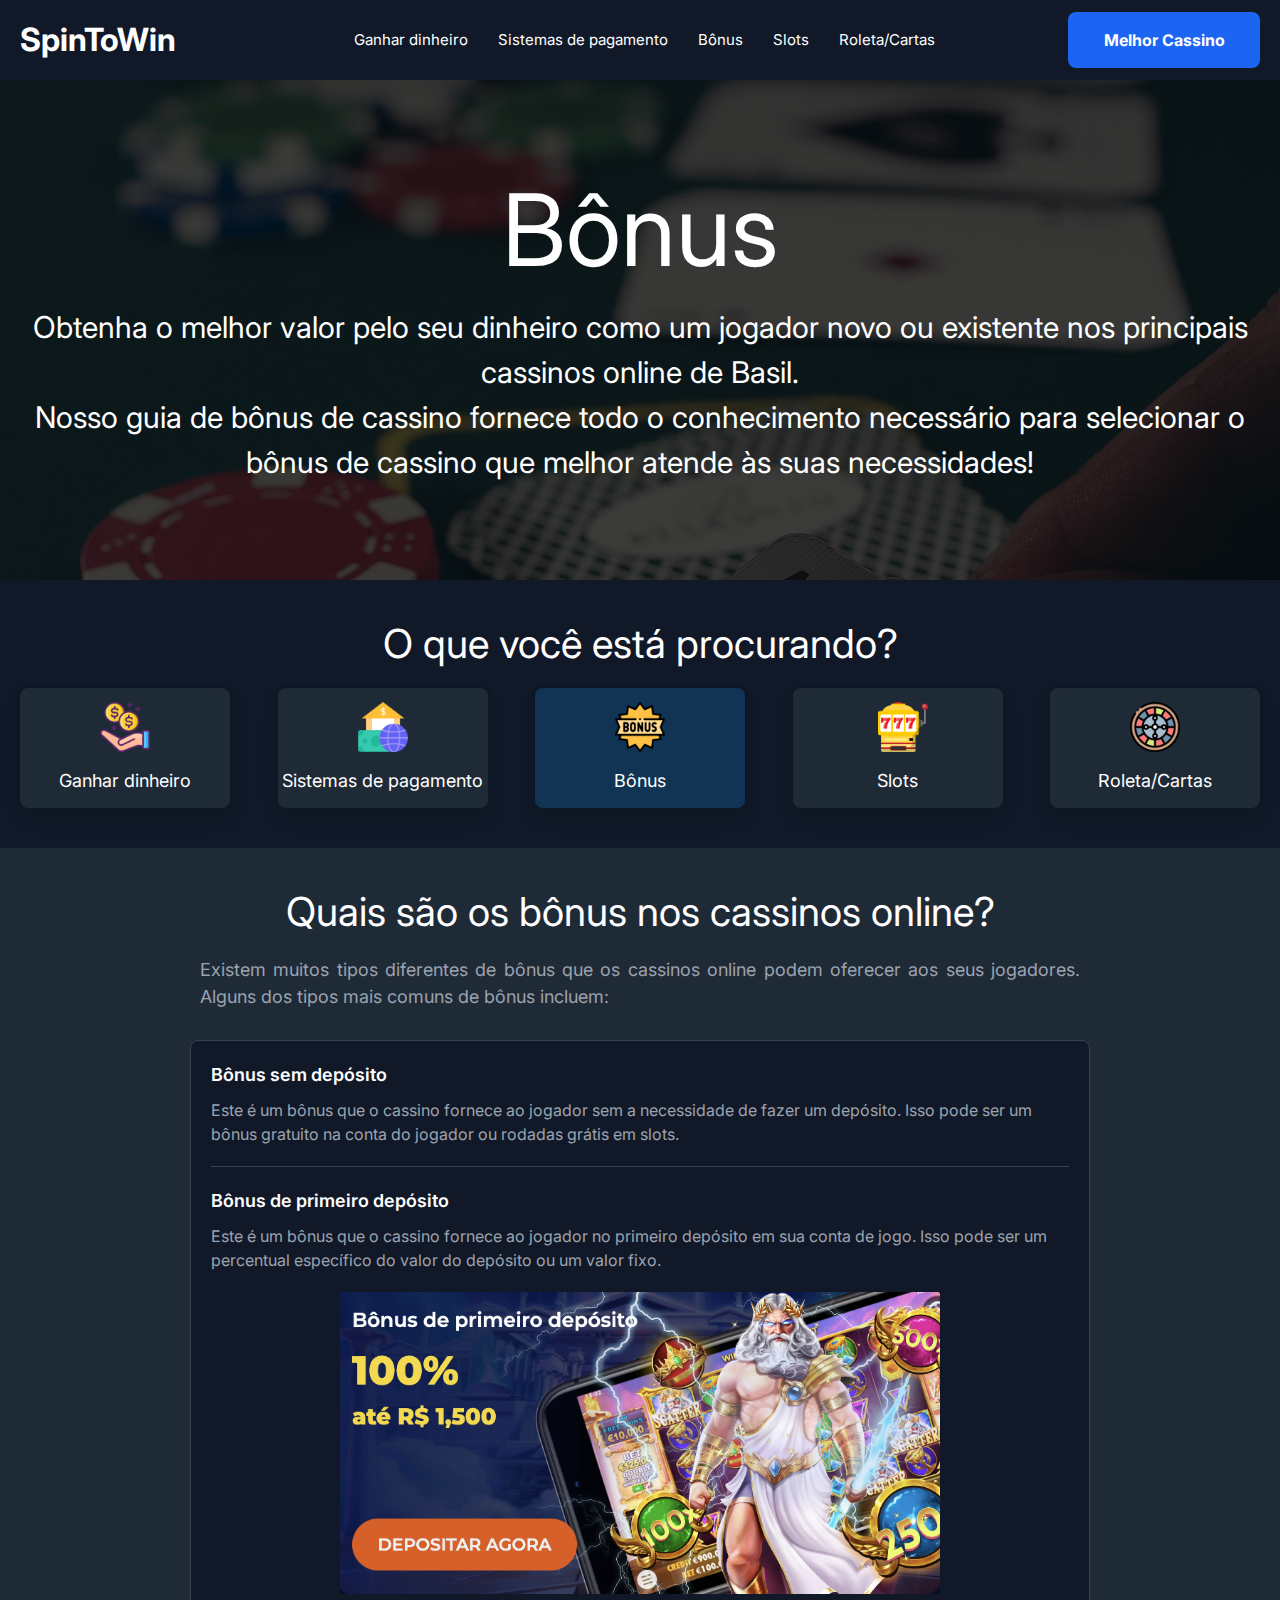
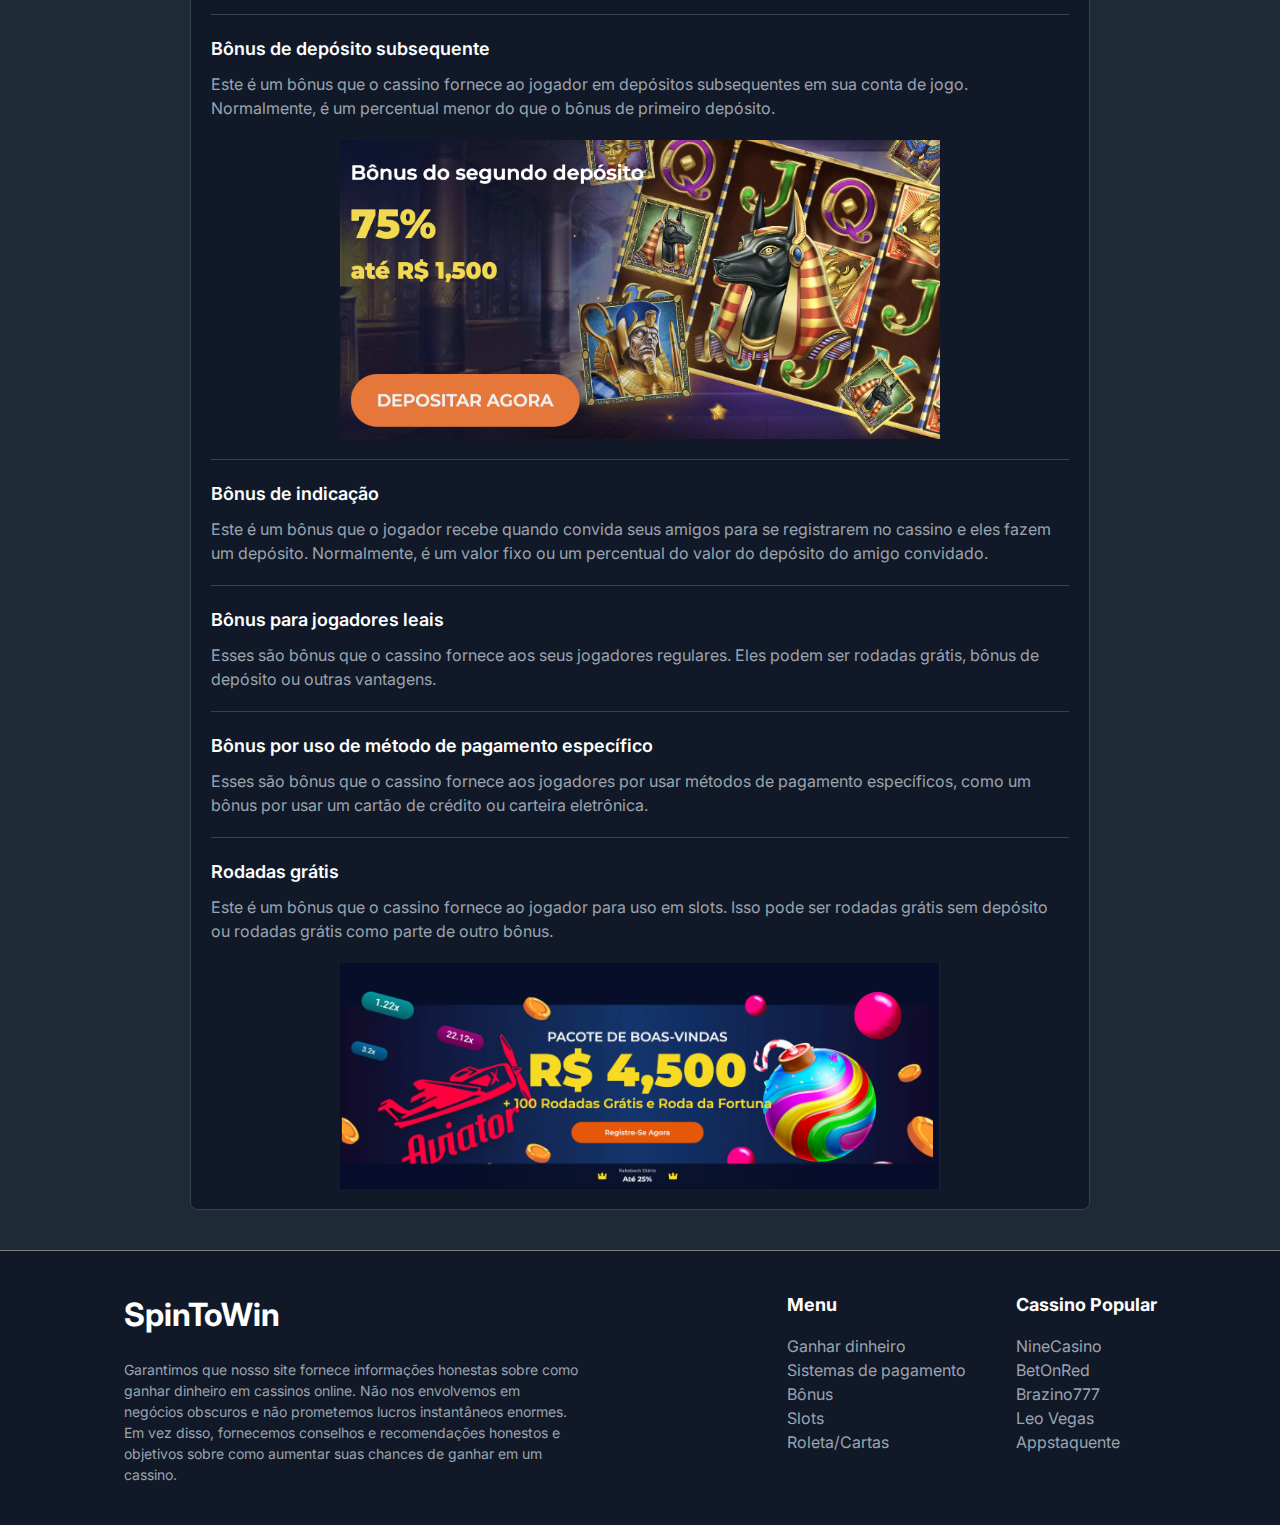
==== commit 0c4d9a2e: "Логотипы брендов" ====
--- a/bonus.html
+++ b/bonus.html
@@ -18,7 +18,7 @@
                     SpinToWin
                 </a>
                 <ul class="menu">
-                    <li class="menu__item"><a href="index.html#aboutEarning">Ganhar dinheiro</a></li>
+                    <li class="menu__item"><a href="index.html">Ganhar dinheiro</a></li>
                     <li class="menu__item"><a href="payment.html">Sistemas de pagamento</a></li>
                     <li class="menu__item"><a href="bonus.html">Bônus</a></li>
                     <li class="menu__item"><a href="slots.html">Slots</a></li>
@@ -151,11 +151,10 @@
                         <h2 class="footer__title">Cassino Popular</h2>
                         <ul class="casino__list">
                             <li class="casino__item"><a href="#">NineCasino</a></li>
-                            <li class="casino__item"><a href="#">NineCasino</a></li>
-                            <li class="casino__item"><a href="#">NineCasino</a></li>
-                            <li class="casino__item"><a href="#">NineCasino</a></li>
-                            <li class="casino__item"><a href="#">NineCasino</a></li>
-                            <li class="casino__item"><a href="#">NineCasino</a></li>
+                            <li class="casino__item"><a href="#">BetOnRed</a></li>
+                            <li class="casino__item"><a href="#">Brazino777</a></li>
+                            <li class="casino__item"><a href="#">Leo Vegas</a></li>
+                            <li class="casino__item"><a href="#">Appstaquente</a></li>
                         </ul>
                     </div>
                 </div>
--- a/css/style.min.css
+++ b/css/style.min.css
@@ -1 +1 @@
-@import url(https://fonts.googleapis.com/css2?family=Inter:wght@400;700;900&display=swap);*{padding:0;margin:0;border:none}*,::after,::before{box-sizing:border-box}a,a:link,a:visited{text-decoration:none}a:hover{text-decoration:none}aside,footer,header,main,nav,section{display:block}h1,h2,h3,h4,h5,h6,p{font-size:inherit;font-weight:inherit}ul,ul li{list-style:none}img{vertical-align:top}img,svg{max-width:100%;height:auto}address{font-style:normal}button,input,select,textarea{font-family:inherit;font-size:inherit;color:inherit;background-color:rgba(0,0,0,0)}input::-ms-clear{display:none}button,input[type=submit]{display:inline-block;box-shadow:none;background-color:rgba(0,0,0,0);background:0 0;cursor:pointer}button:active,button:focus,input:active,input:focus{outline:0}button::-moz-focus-inner{padding:0;border:0}label{cursor:pointer}legend{display:block}*{font-family:Inter,sans-serif}.container{padding:0 20px;max-width:1300px;margin:0 auto}.hiddenAnswer{display:none;margin-top:0;max-height:none;transition:.3s}.rotate{transform:rotate(-180deg)}.promo{background:url(../img/john-schnobrich-VnHzobjGra4-unsplash.jpg) center center/cover no-repeat;background-attachment:fixed;height:500px;position:relative;padding:0 25px}.promo__wrapper::after{content:"";display:block;position:absolute;top:0;left:0;z-index:2;width:100%;height:100%;background-color:rgba(0,0,0,.7)}.promo__text{position:absolute;z-index:3;top:0;left:0;width:100%;height:100%;display:flex;justify-content:center;align-items:center;flex-direction:column}.promo__title{font-style:normal;font-weight:400;font-size:100px;line-height:110%;color:#fff;text-align:center}.promo__descr{margin-top:20px;font-style:normal;font-weight:400;font-size:30px;line-height:150%;color:#fff;text-align:center}@media(min-width:576px)and (max-width:767px){.promo .promo{height:400px}.promo .promo__title{font-size:63px}.promo .promo__descr{font-size:23px}}@media(min-width:320px)and (max-width:575px){.promo .promo{height:400px}.promo .promo__title{font-size:50px}.promo .promo__descr{font-size:23px}}#selectedLink{background-color:#113454}#selectedLink .blockWithLinks__title{color:#fff}.header{position:relative;background:#111928}.header__wrapper{height:80px;display:flex;justify-content:space-between;align-items:center}.header .logo{width:200px;display:flex;align-items:center;font-style:normal;font-weight:700;font-size:32px;line-height:150%;color:#fff}.header .menu{display:flex;justify-content:space-between;align-items:center;margin:0 20px;gap:30px}.header .menu__item{font-style:normal;font-weight:400;font-size:15px;line-height:150%}.header .menu__item a{color:#fff}.header input{position:fixed;opacity:0}.header label{position:fixed;top:24px;right:40px;margin:0;padding:0;border:none;outline:0;background:0 0;cursor:pointer}.header label::before{position:fixed;z-index:1;top:0;left:0;right:0;bottom:0;background-color:rgba(10,38,57,.75);content:"";opacity:0;pointer-events:none;transition:opacity .5s cubic-bezier(.19,1,.22,1)}.header label .burger{position:fixed;top:24px;right:40px;z-index:3;width:2em;height:2em;margin:0;padding:0;transition:opacity .5s cubic-bezier(.19,1,.22,1)}.header label .burger .bar,.header label .burger::after,.header label .burger::before{position:absolute;left:0;display:block;width:100%;height:12%;background:#030303;content:"";transition:all .5s cubic-bezier(.19,1,.22,1)}.header label .burger .bar{top:44%}.header label .burger::before{top:0;transform-origin:top left}.header label .burger::after{bottom:0;transform-origin:bottom left}.header input:focus+label .burger,.header label:hover .burger{opacity:.75}.header nav{position:fixed;top:0;left:0;bottom:0;z-index:999;display:flex;flex-flow:column nowrap;justify-content:center;align-items:flex-start;transform:translate3d(0,0,0);transform:translateX(-100%);will-change:transform;transition:transform .5s cubic-bezier(.19,1,.22,1)}.header nav::before{position:absolute;top:0;bottom:0;left:0;z-index:-1;width:25em;background:#74696c;content:"";transform:skewX(15deg) translateX(-100%);transform-origin:bottom left;will-change:transform;transition:transform .5s cubic-bezier(.19,1,.22,1)}@media(min-width:40em){.header nav::before{width:40em}}.header nav a{margin:.5em 0;padding:.2em 2em;font-size:1em;color:#fff;text-decoration:none;font-weight:500;transform:translateX(-100%);transition:color .15s,transform .5s;transition-timing-function:cubic-bezier(.19,1,.22,1)}.header nav a:nth-child(1){transition-delay:0s,.1s}.header nav a:nth-child(2){transition-delay:0s,150ms}.header nav a:nth-child(3){transition-delay:0s,.2s}.header nav a:nth-child(4){transition-delay:0s,250ms}.header nav a:nth-child(5){transition-delay:0s,.3s}.header nav a:nth-child(6){transition-delay:0s,350ms}.header nav a:focus,.header nav a:hover{color:#000}.header .btn_burger{margin:.5em 2em}.header .promo{overflow:hidden}.header .promo .content{transform:translate3d(0,0,0);will-change:transform,filter;transition:all .5s cubic-bezier(.19,1,.22,1)}.header [id=navcheck]:checked+label::before{opacity:1;pointer-events:auto}.header [id=navcheck]:checked+label .burger::after,.header [id=navcheck]:checked+label .burger::before{width:141.42%}.header [id=navcheck]:checked+label .burger::before{transform:rotate(45deg) translateY(-50%)}.header [id=navcheck]:checked+label .burger::after{transform:rotate(-45deg) translateY(50%)}.header [id=navcheck]:checked+label .burger .bar{transform:scale(.1)}.header [id=navcheck]:checked~nav{transform:translateX(0)}.header [id=navcheck]:checked~nav::before{transform:skewX(15deg) translateX(0)}.header [id=navcheck]:checked~nav a{transform:translateX(0)}.header [id=navcheck]:checked~main .content{transform:translateX(3em);transform-origin:left center;filter:blur(2px)}.header .visuallyhidden{border:0;clip:rect(0 0 0 0);height:1px;margin:-1px;overflow:hidden;padding:0;position:absolute;width:1px}.header body{overflow-x:hidden;background:#444;color:#fff;font:1em/1.4 lato}.header main{background:#3498db;padding:5% 0}.header article{width:80%;margin:0 auto;font-size:1.3em}@media(min-width:60em){.header article{width:50%}}.header h1{font:2.5em/1.4 "roboto condensed";font-weight:700}@media(min-width:991px){.header .header__wrapper input{display:none}.header .header__wrapper label{display:none}.header .header__wrapper #menu{display:none}}@media(max-width:991px){.header input{position:fixed;opacity:0}.header label{position:fixed;top:24px;right:40px;margin:0;padding:0;border:none;outline:0;background:0 0;cursor:pointer}.header label::before{position:fixed;z-index:1;top:0;left:0;right:0;bottom:0;background-color:rgba(10,38,57,.75);content:"";opacity:0;pointer-events:none;transition:opacity .5s cubic-bezier(.19,1,.22,1)}.header label .burger{position:fixed;top:24px;right:40px;z-index:3;width:2em;height:2em;margin:0;padding:0;transition:opacity .5s cubic-bezier(.19,1,.22,1)}.header label .burger .bar,.header label .burger::after,.header label .burger::before{position:absolute;left:0;display:block;width:100%;height:12%;background:#030303;content:"";transition:all .5s cubic-bezier(.19,1,.22,1)}.header label .burger .bar{top:44%}.header label .burger::before{top:0;transform-origin:top left}.header label .burger::after{bottom:0;transform-origin:bottom left}.header input:focus+label .burger,.header label:hover .burger{opacity:.75}.header nav{position:fixed;top:0;left:0;bottom:0;z-index:999;display:flex;flex-flow:column nowrap;justify-content:center;align-items:flex-start;transform:translate3d(0,0,0);transform:translateX(-100%);will-change:transform;transition:transform .5s cubic-bezier(.19,1,.22,1)}.header nav::before{position:absolute;top:0;bottom:0;left:0;z-index:-1;width:25em;background:#74696c;content:"";transform:skewX(15deg) translateX(-100%);transform-origin:bottom left;will-change:transform;transition:transform .5s cubic-bezier(.19,1,.22,1)}}@media(max-width:991px)and (min-width:40em){.header nav::before{width:40em}}@media(max-width:991px){.header nav a{margin:.5em 0;padding:.2em 2em;font-size:1em;color:#fff;text-decoration:none;font-weight:500;transform:translateX(-100%);transition:color .15s,transform .5s;transition-timing-function:cubic-bezier(.19,1,.22,1)}.header nav a:nth-child(1){transition-delay:0s,.1s}.header nav a:nth-child(2){transition-delay:0s,150ms}.header nav a:nth-child(3){transition-delay:0s,.2s}.header nav a:nth-child(4){transition-delay:0s,250ms}.header nav a:nth-child(5){transition-delay:0s,.3s}.header nav a:nth-child(6){transition-delay:0s,350ms}.header nav a:focus,.header nav a:hover{color:#000}}@media(max-width:991px){.header .btn_burger{margin:.5em 2em}}@media(max-width:991px){.header .promo{overflow:hidden}.header .promo .content{transform:translate3d(0,0,0);will-change:transform,filter;transition:all .5s cubic-bezier(.19,1,.22,1)}}@media(max-width:991px){.header [id=navcheck]:checked+label::before{opacity:1;pointer-events:auto}.header [id=navcheck]:checked+label .burger::after,.header [id=navcheck]:checked+label .burger::before{width:141.42%}.header [id=navcheck]:checked+label .burger::before{transform:rotate(45deg) translateY(-50%)}.header [id=navcheck]:checked+label .burger::after{transform:rotate(-45deg) translateY(50%)}.header [id=navcheck]:checked+label .burger .bar{transform:scale(.1)}.header [id=navcheck]:checked~nav{transform:translateX(0)}.header [id=navcheck]:checked~nav::before{transform:skewX(15deg) translateX(0)}.header [id=navcheck]:checked~nav a{transform:translateX(0)}.header [id=navcheck]:checked~main .content{transform:translateX(3em);transform-origin:left center;filter:blur(2px)}}@media(max-width:991px){.header .visuallyhidden{border:0;clip:rect(0 0 0 0);height:1px;margin:-1px;overflow:hidden;padding:0;position:absolute;width:1px}}@media(max-width:991px){.header body{overflow-x:hidden;background:#444;color:#fff;font:1em/1.4 lato}}@media(max-width:991px){.header main{background:#3498db;padding:5% 0}}@media(max-width:991px){.header article{width:80%;margin:0 auto;font-size:1.3em}}@media(max-width:991px)and (min-width:60em){.header article{width:50%}}@media(max-width:991px){.header h1{font:2.5em/1.4 "roboto condensed";font-weight:700}}@media(max-width:991px){.header .btn_header,.header .menu{display:none}}.btn{display:flex;justify-content:center;align-items:center;width:192px;height:56px;background:#1c64f2;border-radius:8px;text-align:center;font-style:normal;font-weight:700;font-size:16px;line-height:150%;color:#fff;transition:all .3s}.btn:hover{background-color:#24a459}.btn_center{margin:0 auto;margin-top:15px;padding:5px}.footer{background-color:#111928;padding:40px 0;border-top:1.5px solid gray}.footer__wrapper{display:flex;justify-content:space-around}.footer__about{max-width:456px}.footer__about .logo{width:200px;display:flex;align-items:center;font-style:normal;font-weight:700;font-size:32px;line-height:150%;color:#fff}.footer__about .logo__text{margin-top:20px;font-style:normal;font-weight:400;font-size:14px;line-height:150%;color:#9ca3af}.footer__links{display:flex;justify-content:space-between}.footer__menu{max-width:184px;margin-right:50px}.footer__menu .menu__list{margin-top:16px}.footer__menu .menu__item{font-style:normal;font-weight:400;font-size:16px;line-height:150%;gap:12px}.footer__menu .menu__item a{color:#9ca3af}.footer__popularCasino{max-width:184px}.footer__popularCasino .casino__list{margin-top:16px}.footer__popularCasino .casino__item{font-style:normal;font-weight:400;font-size:16px;line-height:150%;gap:12px}.footer__popularCasino .casino__item a{color:#9ca3af}.footer__title{font-style:normal;font-weight:700;font-size:18px;line-height:150%;color:#fff}@media(min-width:768px)and (max-width:991px){.footer .footer__about{max-width:350px}}@media(min-width:320px)and (max-width:767px){.footer .footer__wrapper{flex-direction:column}.footer .footer__about{max-width:100%}.footer .footer__links{margin-top:20px;justify-content:start}}@media(max-width:991px){.promo{background-attachment:local}}.linksInPages{padding:40px 0;background-color:#111928}.linksInPages__wrapper .blockWithLinks{margin:0 auto;margin-top:20px;display:flex;justify-content:space-between;align-items:center}.linksInPages__wrapper .blockWithLinks__box{display:flex;flex-direction:column;justify-content:center;align-items:center;width:210px;height:120px;background:#1f2a37;box-shadow:0 10px 20px rgba(0,0,0,.06),0 2px 6px rgba(0,0,0,.06),0 0 1px rgba(0,0,0,.06);border-radius:8px;transition:all .3s}.linksInPages__wrapper .blockWithLinks__box:hover{background:#113454}.linksInPages__wrapper .blockWithLinks__box:hover .blockWithLinks__title{color:#fff}.linksInPages__wrapper .blockWithLinks__icon{width:50px}.linksInPages__wrapper .blockWithLinks__icon img{width:100%}.linksInPages__wrapper .blockWithLinks__icon .trans{transform:translateX(5px)}.linksInPages__wrapper .blockWithLinks__title{margin-top:15px;font-weight:400;font-size:18px;line-height:150%;text-align:center;color:#fff}.title{padding:0 10px;font-style:normal;font-weight:400;font-size:40px;line-height:120%;text-align:center;color:#fff}.title_h3{margin-top:40px;font-size:32px}.title_low{margin-top:20px;font-size:32px}.text{padding:0 10px;max-width:900px;margin:0 auto;margin-top:20px;font-style:normal;font-weight:400;font-size:18px;line-height:150%;text-align:justify;color:#9ca3af}.text span{font-size:20px;font-weight:700;line-height:200%}.img{display:block;margin:0 auto;margin-top:20px;max-width:600px}.img img{width:100%}.img_recommendations{border-radius:12px}.img_recommendations img{border-radius:12px}.img_payment{max-width:450px}.topCasino{margin:0 auto;max-width:900px;display:flex;flex-direction:column;justify-content:center;align-items:center}.topCasino__box{width:100%;height:90px;display:flex;justify-content:space-between;align-items:center;margin:0 auto;margin-top:20px;padding:20px;background:#111928;border-radius:15px}.topCasino__box .logoCasino{width:70px;border-radius:100%}.topCasino__box .logoCasino__img{width:100%;border-radius:100%}.topCasino__box .nameCasino{font-style:normal;font-weight:700;font-size:30px;line-height:120%;color:#fff}.topCasino__box .rateCasino{display:flex;align-items:center;justify-content:center;width:110px;position:relative}.topCasino__box .rateCasino span{position:absolute;font-style:normal;font-weight:700;font-size:26px;line-height:120%;color:#113454}.topCasino__box .rateCasino__img{width:60%}.topCasinoSection{padding:40px 0;background:#1f2a37}.about{padding:40px 0;background-color:#111928}.about .whyUs{margin-top:40px;display:flex;justify-content:space-around}.about .whyUs__block{display:flex;flex-direction:column;align-items:center;max-width:290px}.about .whyUs__img{width:80px}.about .whyUs__img img{width:100%}.about .whyUs__img_correct{margin-top:-15px;width:100px}.about .whyUs__text{width:100%;margin-top:15px;color:#9ca3af;text-align:justify;font-style:normal;font-weight:400;font-size:15px;line-height:150%}.aboutEarning{padding:40px 0;background-color:#1f2a37}.howChooseCasino{padding:40px 0;background-color:#111928}.howChooseCasino .licenses{display:flex;justify-content:space-around;margin-top:35px}.howChooseCasino .licenses__box{width:290px}.howChooseCasino .licenses__img{width:290px}.howChooseCasino .licenses__img img{width:100%}.howChooseCasino .licenses__title{margin-top:15px;font-style:normal;font-weight:400;font-size:22px;line-height:120%;color:#fff}.howChooseCasino .licenses__descr{margin-top:10px;font-style:normal;font-weight:400;font-size:16px;line-height:150%;color:#9ca3af;text-align:justify}.table{margin:0 auto;margin-top:30px;max-width:900px;background-color:#1f2a37;border:1px solid #374151;border-radius:8px;padding:20px}.table_roulette{background:#111928}.table_bonus{background-color:#111928}.table .tableContent__title{font-style:normal;font-weight:600;font-size:18px;line-height:150%;color:#fff}.table .tableContent__descr{margin-top:10px;font-style:normal;font-weight:400;font-size:16px;line-height:150%;color:#9ca3af}.table .tableContent__descr a{color:#f4f4f4}.table .grey-line{margin:20px 0;height:1px;background-color:#374151}.grey-line{margin:20px 0;height:1px;background-color:#374151}.aboutRtp{padding:40px 0;background:#1f2a37}.aboutRtp__table{margin:0 auto;margin-top:30px;max-width:900px;background-color:#111928;border:1px solid #374151;border-radius:8px;padding:20px;color:#9ca3af;text-align:center;font-style:normal;font-weight:400;font-size:16px;line-height:150%;color:#9ca3af}.selectedForLinks_bg{background:#113454}.selectedForLinks_color{color:#fff}.recommendations{padding:40px 0;background-color:#111928}.recommendations__wrapper{margin:0 auto;display:flex;justify-content:space-around}.recommendations__text{max-width:60%;margin:0 auto}.recommendations__img{width:320px;display:flex;justify-content:center}.recommendations__img img{border-radius:12px}.realPeople{padding:40px 0;background-color:#1f2a37}.faq{background:#1f2a37;padding:40px 0;border-top:1.5px solid gray}.faq__wrapper{margin:0 auto;margin-top:30px;display:flex;flex-direction:column;justify-content:center;width:900px;flex-wrap:wrap;gap:20px}.faq__wrapper .question{margin:0 auto;padding:24px 32px;width:80%;min-height:75px;background-color:#111928;box-shadow:0 4px 8px rgba(0,0,0,.06),0 0 1px rgba(0,0,0,.06);border-radius:8px}.faq__wrapper .question__wrapper{display:flex;justify-content:space-between;align-items:center}.faq__wrapper .question__title{font-style:normal;font-weight:400;font-size:18px;line-height:150%;color:#fff}.faq__wrapper .question__icon{cursor:pointer}.faq__wrapper .question__text{margin-top:20px;font-size:15px;width:90%;color:#9ca3af}.fact{background:url(../img/john-schnobrich-VnHzobjGra4-unsplash.jpg) center center/cover no-repeat;background-attachment:fixed;height:205px;position:relative}@media(max-width:991px){.fact{background-attachment:local}}.fact__wrapper::after{content:"";display:block;position:absolute;top:0;left:0;z-index:2;width:100%;height:100%;background-color:rgba(0,0,0,.7)}.fact__text{position:absolute;height:100%;width:100%;top:0;left:50%;transform:translate(-50%);padding:35px 10px;max-width:900px;text-align:center;font-weight:400;font-size:21px;line-height:150%;z-index:3;color:#fff}@media(min-width:992px)and (max-width:1199px){.linksInPages .blockWithLinks__box{width:180px}}@media(min-width:768px)and (max-width:991px){.linksInPages .blockWithLinks__box{width:143px}.about .whyUs__block{max-width:200px}.about .whyUs__text{font-size:13px}.howChooseCasino .licenses__box{width:210px}.howChooseCasino .licenses__img{width:210px}.howChooseCasino .licenses__title{font-size:17px}.howChooseCasino .licenses__descr{font-size:13px}.recommendations__img{display:none}.recommendations__text{max-width:100%}.faq__wrapper{width:100%;justify-content:center}.faq__wrapper .question{width:80%}}@media(min-width:576px)and (max-width:767px){.topCasino__box .logoCasino{width:70px}.topCasino__box .nameCasino{font-size:25px}.topCasino__box .rateCasino{width:90px}.topCasino__box .rateCasino span{font-size:20px}.topCasino__box .btn_ref{width:130px;height:50px}.linksInPages .blockWithLinks{flex-direction:column;justify-content:center;align-items:center}.linksInPages .blockWithLinks__box{margin-bottom:10px;width:50%}.about .whyUs{margin-top:0;flex-direction:column;justify-content:center;align-items:center}.about .whyUs__block{margin-top:30px;max-width:90%}.about .whyUs__text{font-size:13px}.fact__text{font-size:17px}.howChooseCasino .licenses{flex-direction:column;margin-top:0}.howChooseCasino .licenses__box{width:90%;margin:0 auto;margin-top:35px;justify-content:center}.howChooseCasino .licenses__img{display:block;margin:0 auto;width:90%}.howChooseCasino .licenses__title{font-size:23px}.howChooseCasino .licenses__descr{font-size:17px}.recommendations__img{display:none}.recommendations__text{max-width:100%}.faq__wrapper{flex-direction:column;width:100%;justify-content:center}.faq__wrapper .question{margin:0 auto;width:80%}}@media(min-width:320px)and (max-width:575px){.topCasino__box{flex-direction:column;gap:10px;height:280px}.title{font-size:30px}.text{font-size:14px}.linksInPages .blockWithLinks{flex-direction:column;justify-content:center;align-items:center}.linksInPages .blockWithLinks__box{margin-bottom:10px;width:100%}.about .whyUs{margin-top:0;flex-direction:column;justify-content:center;align-items:center}.about .whyUs__block{margin-top:30px;max-width:90%}.about .whyUs__text{font-size:13px}.fact__text{font-size:14px}.howChooseCasino .licenses{flex-direction:column;margin-top:0}.howChooseCasino .licenses__box{width:90%;margin:0 auto;margin-top:35px;justify-content:center}.howChooseCasino .licenses__img{display:block;margin:0 auto;width:90%}.howChooseCasino .licenses__title{font-size:17px}.howChooseCasino .licenses__descr{font-size:13px}.recommendations__img{display:none}.recommendations__text{max-width:100%}.faq__wrapper{flex-direction:column;width:100%;justify-content:center}.faq__wrapper .question{margin:0 auto;width:100%;padding:16px 20px;min-height:60px}.faq__wrapper .question__text{transition:all .3s;font-size:15px}}.slotsPromo{background:url(../img/slots_bg.jpg) center center/cover no-repeat;background-attachment:fixed;padding:0 20px}@media(max-width:991px){.slotsPromo{background-attachment:local}}.topSlotsBrazil{padding:40px 0;background-color:#1f2a37}.topSlotsBrazil__wrapper{display:flex;justify-content:space-around;flex-wrap:wrap;padding:20px 0;gap:30px}.cardSlot{position:relative;width:290px;height:390px;background-color:#111928;box-shadow:0 10px 20px rgba(0,0,0,.06),0 2px 6px rgba(0,0,0,.06),0 0 1px rgba(0,0,0,.06);border-radius:8px;gap:30px}.cardSlot__img{width:100%;border-radius:8px}.cardSlot__img img{width:100%;max-height:218px;border-radius:8px 8px 0 0}.cardSlot__title{margin-top:7px;font-style:normal;font-weight:700;font-size:18px;line-height:150%;text-align:center;color:#fff}.cardSlot__descr{margin-top:6px;font-style:normal;font-weight:400;font-size:14px;line-height:150%;text-align:center;color:#9ca3af}.cardSlot__btn{display:flex;justify-content:center;align-items:center;margin:0 auto;margin-top:10px;width:138px;height:53px;background:#1c64f2;border-radius:8px;text-align:center;font-style:normal;font-weight:700;font-size:20px;line-height:150%;color:#fff;transition:all .3s}.cardSlot__btn:hover{background-color:#2ecc71}.cardSlot__moreInfo{display:block;margin-top:16px;font-style:normal;font-weight:400;font-size:14px;line-height:150%;text-align:center;color:#fff}.cardSlot__textAbout{padding:15px 10px;font-style:normal;font-weight:400;font-size:18px;line-height:150%;color:#fff}.cardSlot__back{position:absolute;bottom:16px;left:50%;transform:translateX(-50%);font-style:normal;font-weight:400;font-size:14px;line-height:150%;text-align:center;color:#707487}.rulesSlots{padding:40px 0;background-color:#111928}.tableHTML{padding:40px 0 20px;background-color:#1f2a37}.tableHTML__title{color:#fff;text-align:center;font-style:normal;font-weight:600;font-size:18px;line-height:150%;color:#fff}.tableHTML__title th{max-width:220px;height:30px;padding:7px}.tableHTML__text{padding:0 5px;height:60px;font-style:normal;font-weight:400;font-size:14px;line-height:150%;color:#9ca3af;text-align:center}.greyRowtable{background-color:#111928}@media(min-width:576px)and (max-width:767px){.cardSlot__textAbout{font-size:15px}.tableHTML{display:none}}@media(min-width:320px)and (max-width:575px){.cardSlot__textAbout{font-size:15px}.tableHTML{display:none}}.paymentPromo{background:url(../img/payment_bg.jpg) center center/cover no-repeat;background-attachment:fixed}@media(max-width:991px){.paymentPromo{background-attachment:local}}.aboutPayment{padding:40px 0;background:#1f2a37}.aboutPayment__warning{margin:0 auto;margin-top:30px;max-width:900px;background-color:#111928;border:1px solid #374151;border-radius:8px;padding:20px;color:#9ca3af;text-align:center;font-style:normal;font-weight:400;font-size:16px;line-height:150%;color:#9ca3af}.bonusPromo{background:url(../img/bonus_bg.jpg) center center/cover no-repeat;background-attachment:fixed}@media(max-width:991px){.bonusPromo{background-attachment:local}}.bonus{padding:40px 0;background-color:#1f2a37}.roulettePromo{background:url(../img/roulette_bg.jpg) center center/cover no-repeat;background-attachment:fixed}@media(max-width:991px){.roulettePromo{background-attachment:local}}.rulesRouletteCards{padding:40px 0;background-color:#1f2a37}.typeRoulette{padding:40px 0}.displayNone{display:none}.bgDark{background-color:#111928}.bgLight{background-color:#1f2a37}+@import url(https://fonts.googleapis.com/css2?family=Inter:wght@400;700;900&display=swap);*{padding:0;margin:0;border:none}*,::after,::before{box-sizing:border-box}a,a:link,a:visited{text-decoration:none}a:hover{text-decoration:none}aside,footer,header,main,nav,section{display:block}h1,h2,h3,h4,h5,h6,p{font-size:inherit;font-weight:inherit}ul,ul li{list-style:none}img{vertical-align:top}img,svg{max-width:100%;height:auto}address{font-style:normal}button,input,select,textarea{font-family:inherit;font-size:inherit;color:inherit;background-color:rgba(0,0,0,0)}input::-ms-clear{display:none}button,input[type=submit]{display:inline-block;box-shadow:none;background-color:rgba(0,0,0,0);background:0 0;cursor:pointer}button:active,button:focus,input:active,input:focus{outline:0}button::-moz-focus-inner{padding:0;border:0}label{cursor:pointer}legend{display:block}*{font-family:Inter,sans-serif}.container{padding:0 20px;max-width:1300px;margin:0 auto}.hiddenAnswer{display:none;margin-top:0;max-height:none;transition:.3s}.rotate{transform:rotate(-180deg)}.promo{background:url(../img/john-schnobrich-VnHzobjGra4-unsplash.jpg) center center/cover no-repeat;background-attachment:fixed;height:500px;position:relative;padding:0 25px}.promo__wrapper::after{content:"";display:block;position:absolute;top:0;left:0;z-index:2;width:100%;height:100%;background-color:rgba(0,0,0,.7)}.promo__text{position:absolute;z-index:3;top:0;left:0;width:100%;height:100%;display:flex;justify-content:center;align-items:center;flex-direction:column}.promo__title{font-style:normal;font-weight:400;font-size:100px;line-height:110%;color:#fff;text-align:center}.promo__descr{margin:20px 30px 0;font-style:normal;font-weight:400;font-size:30px;line-height:150%;color:#fff;text-align:center}@media(min-width:576px)and (max-width:767px){.promo .promo{height:400px}.promo .promo__title{font-size:63px}.promo .promo__descr{font-size:18px}}@media(min-width:320px)and (max-width:575px){.promo .promo{height:400px}.promo .promo__title{font-size:50px}.promo .promo__descr{font-size:16px}}#selectedLink{background-color:#113454}#selectedLink .blockWithLinks__title{color:#fff}.header{position:relative;background:#111928}.header__wrapper{height:80px;display:flex;justify-content:space-between;align-items:center}.header .logo{width:200px;display:flex;align-items:center;font-style:normal;font-weight:700;font-size:32px;line-height:150%;color:#fff}.header .menu{display:flex;justify-content:space-between;align-items:center;margin:0 20px;gap:30px}.header .menu__item{font-style:normal;font-weight:400;font-size:15px;line-height:150%}.header .menu__item a{color:#fff}.header input{position:fixed;opacity:0}.header label{position:fixed;top:24px;right:40px;margin:0;padding:0;border:none;outline:0;background:0 0;cursor:pointer}.header label::before{position:fixed;z-index:1;top:0;left:0;right:0;bottom:0;background-color:rgba(10,38,57,.75);content:"";opacity:0;pointer-events:none;transition:opacity .5s cubic-bezier(.19,1,.22,1)}.header label .burger{position:fixed;top:24px;right:40px;z-index:3;width:2em;height:2em;margin:0;padding:0;transition:opacity .5s cubic-bezier(.19,1,.22,1)}.header label .burger .bar,.header label .burger::after,.header label .burger::before{position:absolute;left:0;display:block;width:100%;height:12%;background:#030303;content:"";transition:all .5s cubic-bezier(.19,1,.22,1)}.header label .burger .bar{top:44%}.header label .burger::before{top:0;transform-origin:top left}.header label .burger::after{bottom:0;transform-origin:bottom left}.header input:focus+label .burger,.header label:hover .burger{opacity:.75}.header nav{position:fixed;top:0;left:0;bottom:0;z-index:999;display:flex;flex-flow:column nowrap;justify-content:center;align-items:flex-start;transform:translate3d(0,0,0);transform:translateX(-100%);will-change:transform;transition:transform .5s cubic-bezier(.19,1,.22,1)}.header nav::before{position:absolute;top:0;bottom:0;left:0;z-index:-1;width:25em;background:#74696c;content:"";transform:skewX(15deg) translateX(-100%);transform-origin:bottom left;will-change:transform;transition:transform .5s cubic-bezier(.19,1,.22,1)}@media(min-width:40em){.header nav::before{width:40em}}.header nav a{margin:.5em 0;padding:.2em 2em;font-size:1em;color:#fff;text-decoration:none;font-weight:500;transform:translateX(-100%);transition:color .15s,transform .5s;transition-timing-function:cubic-bezier(.19,1,.22,1)}.header nav a:nth-child(1){transition-delay:0s,.1s}.header nav a:nth-child(2){transition-delay:0s,150ms}.header nav a:nth-child(3){transition-delay:0s,.2s}.header nav a:nth-child(4){transition-delay:0s,250ms}.header nav a:nth-child(5){transition-delay:0s,.3s}.header nav a:nth-child(6){transition-delay:0s,350ms}.header nav a:focus,.header nav a:hover{color:#000}.header .btn_burger{margin:.5em 2em}.header .promo{overflow:hidden}.header .promo .content{transform:translate3d(0,0,0);will-change:transform,filter;transition:all .5s cubic-bezier(.19,1,.22,1)}.header [id=navcheck]:checked+label::before{opacity:1;pointer-events:auto}.header [id=navcheck]:checked+label .burger::after,.header [id=navcheck]:checked+label .burger::before{width:141.42%}.header [id=navcheck]:checked+label .burger::before{transform:rotate(45deg) translateY(-50%)}.header [id=navcheck]:checked+label .burger::after{transform:rotate(-45deg) translateY(50%)}.header [id=navcheck]:checked+label .burger .bar{transform:scale(.1)}.header [id=navcheck]:checked~nav{transform:translateX(0)}.header [id=navcheck]:checked~nav::before{transform:skewX(15deg) translateX(0)}.header [id=navcheck]:checked~nav a{transform:translateX(0)}.header [id=navcheck]:checked~main .content{transform:translateX(3em);transform-origin:left center;filter:blur(2px)}.header .visuallyhidden{border:0;clip:rect(0 0 0 0);height:1px;margin:-1px;overflow:hidden;padding:0;position:absolute;width:1px}.header body{overflow-x:hidden;background:#444;color:#fff;font:1em/1.4 lato}.header main{background:#3498db;padding:5% 0}.header article{width:80%;margin:0 auto;font-size:1.3em}@media(min-width:60em){.header article{width:50%}}.header h1{font:2.5em/1.4 "roboto condensed";font-weight:700}@media(min-width:991px){.header .header__wrapper input{display:none}.header .header__wrapper label{display:none}.header .header__wrapper #menu{display:none}}@media(max-width:991px){.header input{position:fixed;opacity:0}.header label{position:fixed;top:24px;right:40px;margin:0;padding:0;border:none;outline:0;background:0 0;cursor:pointer}.header label::before{position:fixed;z-index:1;top:0;left:0;right:0;bottom:0;background-color:rgba(10,38,57,.75);content:"";opacity:0;pointer-events:none;transition:opacity .5s cubic-bezier(.19,1,.22,1)}.header label .burger{position:fixed;top:24px;right:40px;z-index:3;width:2em;height:2em;margin:0;padding:0;transition:opacity .5s cubic-bezier(.19,1,.22,1)}.header label .burger .bar,.header label .burger::after,.header label .burger::before{position:absolute;left:0;display:block;width:100%;height:12%;background:#030303;content:"";transition:all .5s cubic-bezier(.19,1,.22,1)}.header label .burger .bar{top:44%}.header label .burger::before{top:0;transform-origin:top left}.header label .burger::after{bottom:0;transform-origin:bottom left}.header input:focus+label .burger,.header label:hover .burger{opacity:.75}.header nav{position:fixed;top:0;left:0;bottom:0;z-index:999;display:flex;flex-flow:column nowrap;justify-content:center;align-items:flex-start;transform:translate3d(0,0,0);transform:translateX(-100%);will-change:transform;transition:transform .5s cubic-bezier(.19,1,.22,1)}.header nav::before{position:absolute;top:0;bottom:0;left:0;z-index:-1;width:25em;background:#74696c;content:"";transform:skewX(15deg) translateX(-100%);transform-origin:bottom left;will-change:transform;transition:transform .5s cubic-bezier(.19,1,.22,1)}}@media(max-width:991px)and (min-width:40em){.header nav::before{width:40em}}@media(max-width:991px){.header nav a{margin:.5em 0;padding:.2em 2em;font-size:1em;color:#fff;text-decoration:none;font-weight:500;transform:translateX(-100%);transition:color .15s,transform .5s;transition-timing-function:cubic-bezier(.19,1,.22,1)}.header nav a:nth-child(1){transition-delay:0s,.1s}.header nav a:nth-child(2){transition-delay:0s,150ms}.header nav a:nth-child(3){transition-delay:0s,.2s}.header nav a:nth-child(4){transition-delay:0s,250ms}.header nav a:nth-child(5){transition-delay:0s,.3s}.header nav a:nth-child(6){transition-delay:0s,350ms}.header nav a:focus,.header nav a:hover{color:#000}}@media(max-width:991px){.header .btn_burger{margin:.5em 2em}}@media(max-width:991px){.header .promo{overflow:hidden}.header .promo .content{transform:translate3d(0,0,0);will-change:transform,filter;transition:all .5s cubic-bezier(.19,1,.22,1)}}@media(max-width:991px){.header [id=navcheck]:checked+label::before{opacity:1;pointer-events:auto}.header [id=navcheck]:checked+label .burger::after,.header [id=navcheck]:checked+label .burger::before{width:141.42%}.header [id=navcheck]:checked+label .burger::before{transform:rotate(45deg) translateY(-50%)}.header [id=navcheck]:checked+label .burger::after{transform:rotate(-45deg) translateY(50%)}.header [id=navcheck]:checked+label .burger .bar{transform:scale(.1)}.header [id=navcheck]:checked~nav{transform:translateX(0)}.header [id=navcheck]:checked~nav::before{transform:skewX(15deg) translateX(0)}.header [id=navcheck]:checked~nav a{transform:translateX(0)}.header [id=navcheck]:checked~main .content{transform:translateX(3em);transform-origin:left center;filter:blur(2px)}}@media(max-width:991px){.header .visuallyhidden{border:0;clip:rect(0 0 0 0);height:1px;margin:-1px;overflow:hidden;padding:0;position:absolute;width:1px}}@media(max-width:991px){.header body{overflow-x:hidden;background:#444;color:#fff;font:1em/1.4 lato}}@media(max-width:991px){.header main{background:#3498db;padding:5% 0}}@media(max-width:991px){.header article{width:80%;margin:0 auto;font-size:1.3em}}@media(max-width:991px)and (min-width:60em){.header article{width:50%}}@media(max-width:991px){.header h1{font:2.5em/1.4 "roboto condensed";font-weight:700}}@media(max-width:991px){.header .btn_header,.header .menu{display:none}}.btn{display:flex;justify-content:center;align-items:center;width:192px;height:56px;background:#1c64f2;border-radius:8px;text-align:center;font-style:normal;font-weight:700;font-size:16px;line-height:150%;color:#fff;transition:all .3s}.btn:hover{background-color:#24a459}.btn_center{margin:0 auto;margin-top:15px;padding:5px}.btn_ref{width:110px}.footer{background-color:#111928;padding:40px 0;border-top:1.5px solid gray}.footer__wrapper{display:flex;justify-content:space-around}.footer__about{max-width:456px}.footer__about .logo{width:200px;display:flex;align-items:center;font-style:normal;font-weight:700;font-size:32px;line-height:150%;color:#fff}.footer__about .logo__text{margin-top:20px;font-style:normal;font-weight:400;font-size:14px;line-height:150%;color:#9ca3af}.footer__links{display:flex;justify-content:space-between}.footer__menu{max-width:184px;margin-right:50px}.footer__menu .menu__list{margin-top:16px}.footer__menu .menu__item{font-style:normal;font-weight:400;font-size:16px;line-height:150%;gap:12px}.footer__menu .menu__item a{color:#9ca3af}.footer__popularCasino{max-width:184px}.footer__popularCasino .casino__list{margin-top:16px}.footer__popularCasino .casino__item{font-style:normal;font-weight:400;font-size:16px;line-height:150%;gap:12px}.footer__popularCasino .casino__item a{color:#9ca3af}.footer__title{font-style:normal;font-weight:700;font-size:18px;line-height:150%;color:#fff}@media(min-width:768px)and (max-width:991px){.footer .footer__about{max-width:350px}}@media(min-width:320px)and (max-width:767px){.footer .footer__wrapper{flex-direction:column}.footer .footer__about{max-width:100%}.footer .footer__links{margin-top:20px;justify-content:start}}@media(max-width:991px){.promo{background-attachment:local}}.linksInPages{padding:40px 0;background-color:#111928}.linksInPages__wrapper .blockWithLinks{margin:0 auto;margin-top:20px;display:flex;justify-content:space-between;align-items:center}.linksInPages__wrapper .blockWithLinks__box{display:flex;flex-direction:column;justify-content:center;align-items:center;width:210px;height:120px;background:#1f2a37;box-shadow:0 10px 20px rgba(0,0,0,.06),0 2px 6px rgba(0,0,0,.06),0 0 1px rgba(0,0,0,.06);border-radius:8px;transition:all .3s}.linksInPages__wrapper .blockWithLinks__box:hover{background:#113454}.linksInPages__wrapper .blockWithLinks__box:hover .blockWithLinks__title{color:#fff}.linksInPages__wrapper .blockWithLinks__icon{width:50px}.linksInPages__wrapper .blockWithLinks__icon img{width:100%}.linksInPages__wrapper .blockWithLinks__icon .trans{transform:translateX(5px)}.linksInPages__wrapper .blockWithLinks__title{margin-top:15px;font-weight:400;font-size:18px;line-height:150%;text-align:center;color:#fff}.title{padding:0 10px;font-style:normal;font-weight:400;font-size:40px;line-height:120%;text-align:center;color:#fff}.title_h3{margin-top:40px;font-size:32px}.title_low{margin-top:20px;font-size:32px}.text{padding:0 10px;max-width:900px;margin:0 auto;margin-top:20px;font-style:normal;font-weight:400;font-size:18px;line-height:150%;text-align:justify;color:#9ca3af}.text span{font-size:20px;font-weight:700;line-height:200%}.img{display:block;margin:0 auto;margin-top:20px;max-width:600px}.img img{width:100%}.img_recommendations{border-radius:12px}.img_recommendations img{border-radius:12px}.img_payment{max-width:450px}.topCasino{margin:0 auto;max-width:900px;display:flex;flex-direction:column;justify-content:center;align-items:center}.topCasino__box{width:100%;margin:0 auto;margin-top:20px;padding:20px;background:#111928;border-radius:15px}.topCasino__box_wrapper{display:flex;justify-content:space-between;align-items:center}.topCasino__box_descr{display:flex;justify-content:space-between;gap:10px}.topCasino__box_descr .responseTimer{display:flex;align-items:center;gap:10px;width:278px}.topCasino__box_descr .responseTimer__img{width:30px;height:30px}.topCasino__box_descr .responseTimer__text{color:#fff;font-size:15px}.topCasino__box_descr .trust{display:flex;align-items:center;gap:10px;width:293px}.topCasino__box_descr .trust__img{width:30px;height:30px}.topCasino__box_descr .trust__text{color:#fff;font-size:15px;margin:0 auto}.topCasino__box_descr .reward{display:flex;align-items:center;gap:10px;width:170px}.topCasino__box_descr .reward__img{width:30px;height:30px}.topCasino__box_descr .reward__text{margin:0 auto;color:#fff;font-size:15px;text-align:center}.topCasino__box .logoCasino{width:70px;border-radius:100%}.topCasino__box .logoCasino__img{width:100%;border-radius:100%;border:2px solid #fff}.topCasino__box .nameCasino{display:block;width:180px;font-style:normal;font-weight:700;font-size:25px;line-height:120%;color:#fff}.topCasino__box .rateCasinoWrapper{display:flex;gap:20px;align-items:center;justify-content:center}.topCasino__box .rateCasinoWrapper .rateCasino{position:relative;display:flex;justify-content:center;gap:10px}.topCasino__box .rateCasinoWrapper .rateCasino__text{display:flex;justify-content:center;align-items:center;font-style:normal;font-weight:700;font-size:16px;line-height:120%;color:#fff}.topCasino__box .rateCasinoWrapper .rateCasino__count{border-radius:100%;height:60px;width:60px;display:flex;justify-content:center;align-items:center;font-style:normal;font-weight:700;font-size:21px;line-height:120%;color:#111928}.topCasino__box .rateCasinoWrapper .rateCasino__count_yellow{background-color:gold;border:3px solid #ff8c00}.topCasino__box .rateCasinoWrapper .rateCasino__count_green{background-color:#24a459;border:3px solid #006400}.topCasinoSection{padding:40px 0;background:#1f2a37}.about{padding:40px 0;background-color:#111928}.about .whyUs{margin-top:40px;display:flex;justify-content:space-around}.about .whyUs__block{display:flex;flex-direction:column;align-items:center;max-width:290px}.about .whyUs__img{width:80px}.about .whyUs__img img{width:100%}.about .whyUs__img_correct{margin-top:-15px;width:100px}.about .whyUs__text{width:100%;margin-top:15px;color:#9ca3af;text-align:justify;font-style:normal;font-weight:400;font-size:15px;line-height:150%}.aboutEarning{padding:40px 0;background-color:#1f2a37}.howChooseCasino{padding:40px 0;background-color:#111928}.howChooseCasino .licenses{display:flex;justify-content:space-around;margin-top:35px}.howChooseCasino .licenses__box{width:290px}.howChooseCasino .licenses__img{width:290px}.howChooseCasino .licenses__img img{width:100%}.howChooseCasino .licenses__title{margin-top:15px;font-style:normal;font-weight:400;font-size:22px;line-height:120%;color:#fff}.howChooseCasino .licenses__descr{margin-top:10px;font-style:normal;font-weight:400;font-size:16px;line-height:150%;color:#9ca3af;text-align:justify}.table{margin:0 auto;margin-top:30px;max-width:900px;background-color:#1f2a37;border:1px solid #374151;border-radius:8px;padding:20px}.table_roulette{background:#111928}.table_bonus{background-color:#111928}.table .tableContent__title{font-style:normal;font-weight:600;font-size:18px;line-height:150%;color:#fff}.table .tableContent__descr{margin-top:10px;font-style:normal;font-weight:400;font-size:16px;line-height:150%;color:#9ca3af}.table .tableContent__descr a{color:#f4f4f4}.table .grey-line{margin:20px 0;height:1px;background-color:#374151}.grey-line{margin:20px 0;height:1px;background-color:#374151}.aboutRtp{padding:40px 0;background:#1f2a37}.aboutRtp__table{margin:0 auto;margin-top:30px;max-width:900px;background-color:#111928;border:1px solid #374151;border-radius:8px;padding:20px;color:#9ca3af;text-align:center;font-style:normal;font-weight:400;font-size:16px;line-height:150%;color:#9ca3af}.selectedForLinks_bg{background:#113454}.selectedForLinks_color{color:#fff}.recommendations{padding:40px 0;background-color:#111928}.recommendations__wrapper{margin:0 auto;display:flex;justify-content:space-around}.recommendations__text{max-width:60%;margin:0 auto}.recommendations__img{width:320px;display:flex;justify-content:center}.recommendations__img img{border-radius:12px}.realPeople{padding:40px 0;background-color:#1f2a37}.faq{background:#1f2a37;padding:40px 0;border-top:1.5px solid gray}.faq__wrapper{margin:0 auto;margin-top:30px;display:flex;flex-direction:column;justify-content:center;width:900px;flex-wrap:wrap;gap:20px}.faq__wrapper .question{margin:0 auto;padding:24px 32px;width:80%;min-height:75px;background-color:#111928;box-shadow:0 4px 8px rgba(0,0,0,.06),0 0 1px rgba(0,0,0,.06);border-radius:8px}.faq__wrapper .question__wrapper{display:flex;justify-content:space-between;align-items:center}.faq__wrapper .question__title{font-style:normal;font-weight:400;font-size:18px;line-height:150%;color:#fff}.faq__wrapper .question__icon{cursor:pointer}.faq__wrapper .question__text{margin-top:20px;font-size:15px;width:90%;color:#9ca3af}.fact{background:url(../img/john-schnobrich-VnHzobjGra4-unsplash.jpg) center center/cover no-repeat;background-attachment:fixed;height:205px;position:relative}@media(max-width:991px){.fact{background-attachment:local}}.fact__wrapper::after{content:"";display:block;position:absolute;top:0;left:0;z-index:2;width:100%;height:100%;background-color:rgba(0,0,0,.7)}.fact__text{position:absolute;height:100%;width:100%;top:0;left:50%;transform:translate(-50%);padding:35px 10px;max-width:900px;text-align:center;font-weight:400;font-size:21px;line-height:150%;z-index:3;color:#fff}@media(min-width:992px)and (max-width:1199px){.linksInPages .blockWithLinks__box{width:180px}}@media(min-width:768px)and (max-width:991px){.linksInPages .blockWithLinks__box{width:143px}.topCasino__box .nameCasino{width:130px;font-size:18px}.topCasino__box .rateCasinoWrapper .rateCasino__count{height:50px;width:50px}.about .whyUs__block{max-width:200px}.about .whyUs__text{font-size:13px}.howChooseCasino .licenses__box{width:210px}.howChooseCasino .licenses__img{width:210px}.howChooseCasino .licenses__title{font-size:17px}.howChooseCasino .licenses__descr{font-size:13px}.recommendations__img{display:none}.recommendations__text{max-width:100%}.faq__wrapper{width:100%;justify-content:center}.faq__wrapper .question{width:80%}}@media(min-width:576px)and (max-width:767px){.topCasino__box .logoCasino{width:130px}.topCasino__box .nameCasino{width:220px;margin-top:10px;text-align:center;font-size:30px}.topCasino__box .btn_ref{margin-top:15px;width:130px;height:50px}.topCasino__box .rateCasinoWrapper .rateCasino{margin-top:15px;flex-direction:column-reverse;align-items:center}.topCasino__box .rateCasinoWrapper .rateCasino__text{font-size:20px}.topCasino__box_wrapper{flex-direction:column}.topCasino__box_descr{flex-direction:column;align-items:center}.topCasino__box_descr .responseTimer,.topCasino__box_descr .reward,.topCasino__box_descr .trust{flex-direction:column;text-align:center}.linksInPages .blockWithLinks{flex-direction:column;justify-content:center;align-items:center}.linksInPages .blockWithLinks__box{margin-bottom:10px;width:50%}.about .whyUs{margin-top:0;flex-direction:column;justify-content:center;align-items:center}.about .whyUs__block{margin-top:30px;max-width:90%}.about .whyUs__text{font-size:13px}.fact__text{font-size:17px}.howChooseCasino .licenses{flex-direction:column;margin-top:0}.howChooseCasino .licenses__box{width:90%;margin:0 auto;margin-top:35px;justify-content:center}.howChooseCasino .licenses__img{display:block;margin:0 auto;width:90%}.howChooseCasino .licenses__title{font-size:23px}.howChooseCasino .licenses__descr{font-size:17px}.recommendations__img{display:none}.recommendations__text{max-width:100%}.faq__wrapper{flex-direction:column;width:100%;justify-content:center}.faq__wrapper .question{margin:0 auto;width:80%}}@media(min-width:320px)and (max-width:575px){.topCasino__box .logoCasino{width:130px}.topCasino__box .nameCasino{width:220px;margin-top:10px;text-align:center;font-size:30px}.topCasino__box .btn_ref{margin-top:15px;width:130px;height:50px}.topCasino__box .rateCasinoWrapper .rateCasino{margin-top:15px;flex-direction:column;align-items:center}.topCasino__box .rateCasinoWrapper .rateCasino__text{font-size:20px}.topCasino__box_wrapper{flex-direction:column}.topCasino__box_descr{flex-direction:column;align-items:center}.topCasino__box_descr .responseTimer,.topCasino__box_descr .reward,.topCasino__box_descr .trust{flex-direction:column;text-align:center}.title{font-size:30px}.text{font-size:14px}.linksInPages .blockWithLinks{flex-direction:column;justify-content:center;align-items:center}.linksInPages .blockWithLinks__box{margin-bottom:10px;width:100%}.about .whyUs{margin-top:0;flex-direction:column;justify-content:center;align-items:center}.about .whyUs__block{margin-top:30px;max-width:90%}.about .whyUs__text{font-size:13px}.fact__text{font-size:14px}.howChooseCasino .licenses{flex-direction:column;margin-top:0}.howChooseCasino .licenses__box{width:90%;margin:0 auto;margin-top:35px;justify-content:center}.howChooseCasino .licenses__img{display:block;margin:0 auto;width:90%}.howChooseCasino .licenses__title{font-size:17px}.howChooseCasino .licenses__descr{font-size:13px}.recommendations__img{display:none}.recommendations__text{max-width:100%}.faq__wrapper{flex-direction:column;width:100%;justify-content:center}.faq__wrapper .question{margin:0 auto;width:100%;padding:16px 20px;min-height:60px}.faq__wrapper .question__text{transition:all .3s;font-size:15px}}.slotsPromo{background:url(../img/slots_bg.jpg) center center/cover no-repeat;background-attachment:fixed;padding:0 20px}@media(max-width:991px){.slotsPromo{background-attachment:local}}.topSlotsBrazil{padding:40px 0}.topSlotsBrazil__wrapper{display:flex;justify-content:space-around;flex-wrap:wrap;padding:20px 0;gap:30px}.cardSlot{position:relative;width:290px;height:390px;background-color:#111928;box-shadow:0 10px 20px rgba(0,0,0,.06),0 2px 6px rgba(0,0,0,.06),0 0 1px rgba(0,0,0,.06);border-radius:8px;gap:30px}.cardSlot__img{width:100%;border-radius:8px}.cardSlot__img img{width:100%;max-height:218px;border-radius:8px 8px 0 0}.cardSlot__title{margin-top:7px;font-style:normal;font-weight:700;font-size:18px;line-height:150%;text-align:center;color:#fff}.cardSlot__descr{margin-top:6px;font-style:normal;font-weight:400;font-size:14px;line-height:150%;text-align:center;color:#9ca3af}.cardSlot__btn{display:flex;justify-content:center;align-items:center;margin:0 auto;margin-top:10px;width:138px;height:53px;background:#1c64f2;border-radius:8px;text-align:center;font-style:normal;font-weight:700;font-size:20px;line-height:150%;color:#fff;transition:all .3s}.cardSlot__btn:hover{background-color:#2ecc71}.cardSlot__moreInfo{display:block;margin-top:16px;font-style:normal;font-weight:400;font-size:14px;line-height:150%;text-align:center;color:#fff}.cardSlot__textAbout{padding:15px 10px;font-style:normal;font-weight:400;font-size:18px;line-height:150%;color:#fff}.cardSlot__back{position:absolute;bottom:16px;left:50%;transform:translateX(-50%);font-style:normal;font-weight:400;font-size:14px;line-height:150%;text-align:center;color:#707487}.rulesSlots{padding:40px 0}.tableHTML{padding:40px 0 20px}.tableHTML__title{color:#fff;text-align:center;font-style:normal;font-weight:600;font-size:18px;line-height:150%;color:#fff}.tableHTML__title th{max-width:220px;height:30px;padding:7px}.tableHTML__text{padding:0 5px;height:60px;font-style:normal;font-weight:400;font-size:14px;line-height:150%;color:#9ca3af;text-align:center}.greyRowtable{background-color:#111928}@media(min-width:576px)and (max-width:767px){.cardSlot__textAbout{font-size:15px}.tableHTML{display:none}}@media(min-width:320px)and (max-width:575px){.cardSlot__textAbout{font-size:15px}.tableHTML{display:none}}.paymentPromo{background:url(../img/payment_bg.jpg) center center/cover no-repeat;background-attachment:fixed}@media(max-width:991px){.paymentPromo{background-attachment:local}}.aboutPayment{padding:40px 0;background:#1f2a37}.aboutPayment__warning{margin:0 auto;margin-top:30px;max-width:900px;background-color:#111928;border:1px solid #374151;border-radius:8px;padding:20px;color:#9ca3af;text-align:center;font-style:normal;font-weight:400;font-size:16px;line-height:150%;color:#9ca3af}.bonusPromo{background:url(../img/bonus_bg.jpg) center center/cover no-repeat;background-attachment:fixed}@media(max-width:991px){.bonusPromo{background-attachment:local}}.bonus{padding:40px 0;background-color:#1f2a37}.roulettePromo{background:url(../img/roulette_bg.jpg) center center/cover no-repeat;background-attachment:fixed}@media(max-width:991px){.roulettePromo{background-attachment:local}}.rulesRouletteCards{padding:40px 0;background-color:#1f2a37}.typeRoulette{padding:40px 0}.displayNone{display:none}.bgDark{background-color:#111928}.bgLight{background-color:#1f2a37}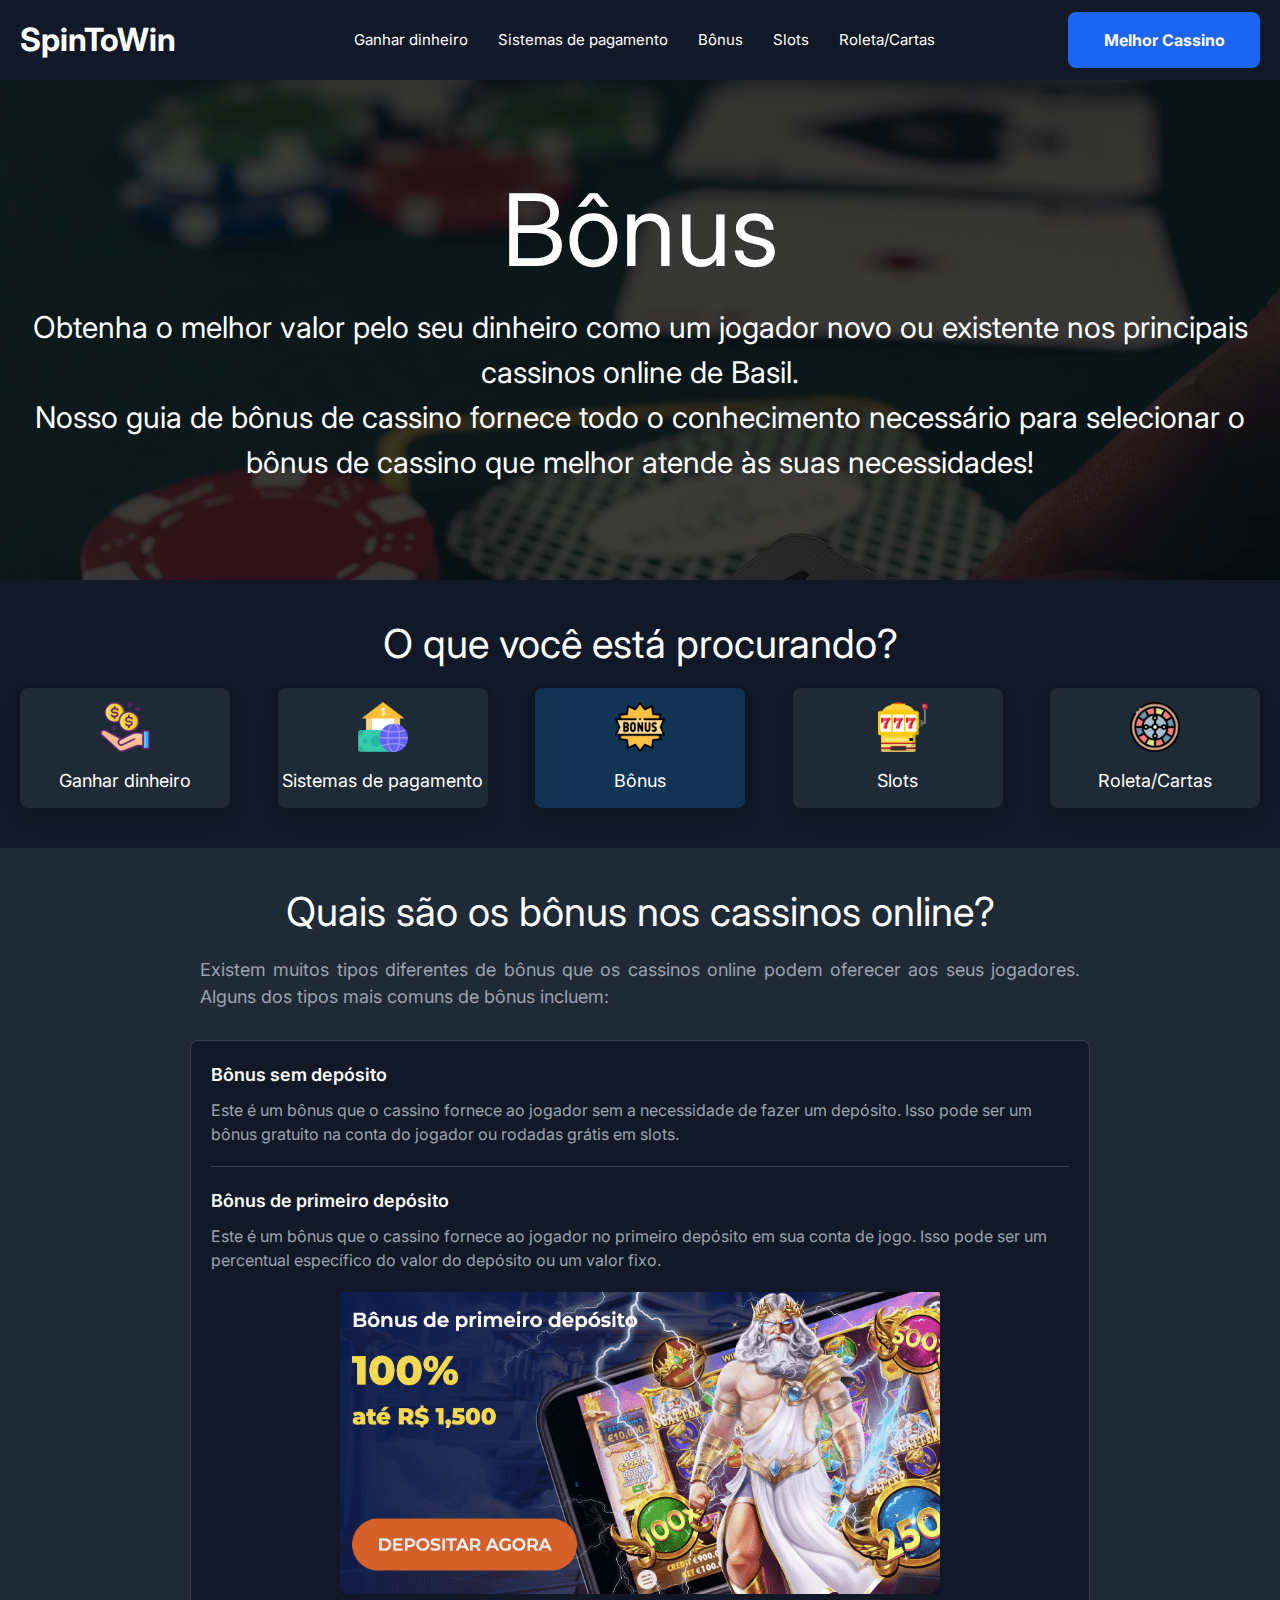
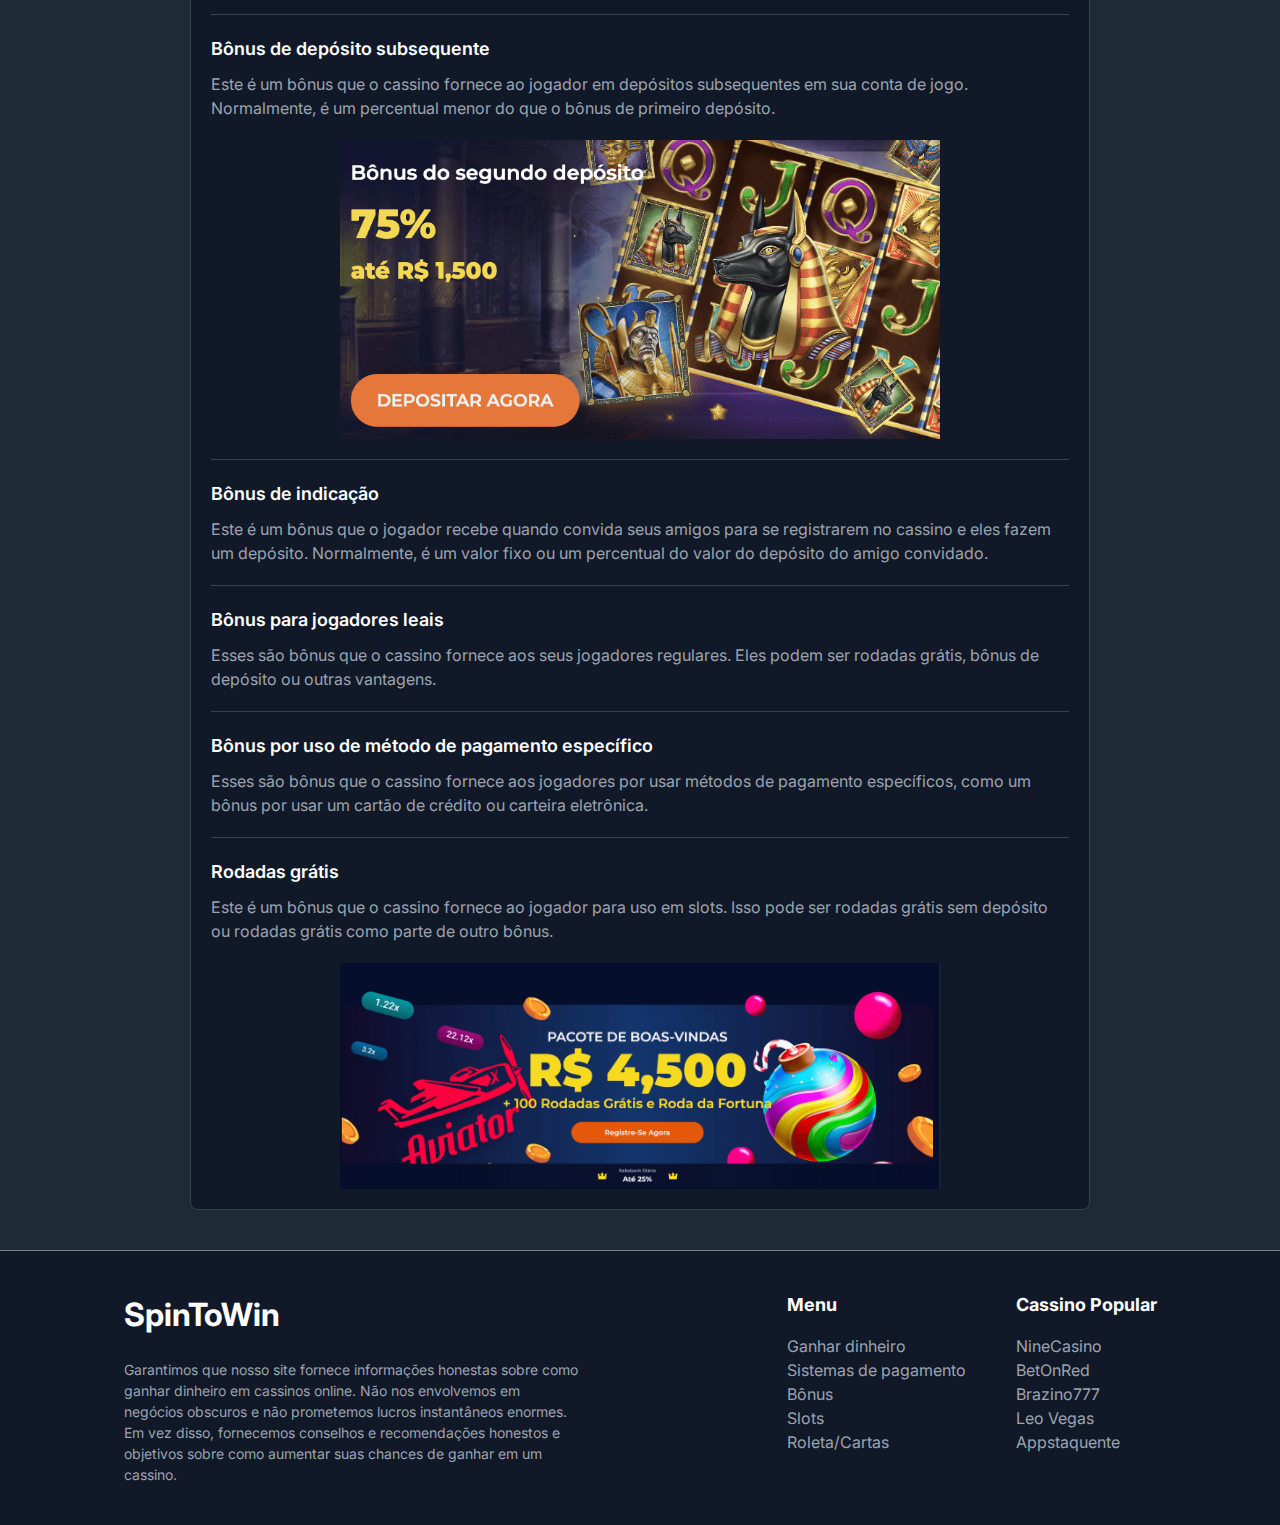
==== commit e16d6db7: "оптимизация картинок всего сайта и меню бургер" ====
--- a/bonus.html
+++ b/bonus.html
@@ -25,6 +25,20 @@
                     <li class="menu__item"><a href="roulette_cards.html">Roleta/Cartas</a></li>
                 </ul>
                 <a href="index.html#topCasino_link" class="btn btn_header">Melhor Cassino</a>
+                <div class="hamburger-menu">
+                    <input id="menu__toggle" type="checkbox" />
+                    <label class="menu__btn" for="menu__toggle">
+                      <span></span>
+                    </label>
+                
+                    <ul class="menu__box">
+                        <li class="menu__itemMD"><a href="index.html">Ganhar dinheiro</a></li>
+                        <li class="menu__itemMD"><a href="payment.html">Sistemas de pagamento</a></li>
+                        <li class="menu__itemMD"><a href="bonus.html">Bônus</a></li>
+                        <li class="menu__itemMD"><a href="slots.html">Slots</a></li>
+                        <li class="menu__itemMD"><a href="roulette_cards.html">Roleta/Cartas</a></li>
+                    </ul>
+                </div>
             </div>
         </div>
     </header>
@@ -93,13 +107,13 @@
                 <div class="tableContent">
                     <h3 class="tableContent__title">Bônus de primeiro depósito</h3>
                     <p class="tableContent__descr">Este é um bônus que o cassino fornece ao jogador no primeiro depósito em sua conta de jogo. Isso pode ser um percentual específico do valor do depósito ou um valor fixo.</p>
-                    <div class="img"><img src="img/bonusscreen.png" alt=""></div>
+                    <div class="img"><img src="img/bonus/bonusFirstDeposite.png" alt=""></div>
                 </div>
                 <div class="grey-line"></div>
                 <div class="tableContent">
                     <h3 class="tableContent__title">Bônus de depósito subsequente</h3>
                     <p class="tableContent__descr">Este é um bônus que o cassino fornece ao jogador em depósitos subsequentes em sua conta de jogo. Normalmente, é um percentual menor do que o bônus de primeiro depósito.</p>
-                    <div class="img"><img src="img/bonus1Screen.png" alt=""></div>
+                    <div class="img"><img src="img/bonus/bonusSecondDeposite.png" alt=""></div>
                 </div>
                 <div class="grey-line"></div>
                 <div class="tableContent">
@@ -122,7 +136,7 @@
                     <h3 class="tableContent__title">Rodadas grátis</h3>
                     <p class="tableContent__descr">Este é um bônus que o cassino fornece ao jogador para uso em slots. Isso pode ser rodadas grátis sem depósito ou rodadas grátis como parte de outro bônus.
                     </p>
-                    <div class="img"><img src="img/freeSpin.png" alt=""></div>
+                    <div class="img"><img src="img/bonus/freeSpin.png" alt=""></div>
                 </div>
             </div>
         </div>
@@ -131,7 +145,7 @@
         <div class="container">
             <div class="footer__wrapper">
                 <div class="footer__about">
-                    <a href="#" class="logo">
+                    <a href="index.html" class="logo">
                         SpinToWin
                     </a>
                     <p class="logo__text">Garantimos que nosso site fornece informações honestas sobre como ganhar dinheiro em cassinos online. Não nos envolvemos em negócios obscuros e não prometemos lucros instantâneos enormes. Em vez disso, fornecemos conselhos e recomendações honestos e objetivos sobre como aumentar suas chances de ganhar em um cassino.</p>
@@ -150,11 +164,11 @@
                     <div class="footer__popularCasino">
                         <h2 class="footer__title">Cassino Popular</h2>
                         <ul class="casino__list">
-                            <li class="casino__item"><a href="#">NineCasino</a></li>
-                            <li class="casino__item"><a href="#">BetOnRed</a></li>
-                            <li class="casino__item"><a href="#">Brazino777</a></li>
-                            <li class="casino__item"><a href="#">Leo Vegas</a></li>
-                            <li class="casino__item"><a href="#">Appstaquente</a></li>
+                            <li class="casino__item"><a href="https://track.chillipartners.com/visit/?bta=38866&brand=ninecasino&afp10=SEO">NineCasino</a></li>
+                            <li class="casino__item"><a href="https://track.betmenaffiliates.com/visit/?bta=35831&brand=betonred&afp10=SEO">BetOnRed</a></li>
+                            <li class="casino__item"><a href="https://brazino777.com/">Brazino777</a></li>
+                            <li class="casino__item"><a href="https://leovegas.com">Leo Vegas</a></li>
+                            <li class="casino__item"><a href="https://mbr.apostaquente.com/apostas-esportivas">Appstaquente</a></li>
                         </ul>
                     </div>
                 </div>
--- a/css/style.min.css
+++ b/css/style.min.css
@@ -1 +1 @@
-@import url(https://fonts.googleapis.com/css2?family=Inter:wght@400;700;900&display=swap);*{padding:0;margin:0;border:none}*,::after,::before{box-sizing:border-box}a,a:link,a:visited{text-decoration:none}a:hover{text-decoration:none}aside,footer,header,main,nav,section{display:block}h1,h2,h3,h4,h5,h6,p{font-size:inherit;font-weight:inherit}ul,ul li{list-style:none}img{vertical-align:top}img,svg{max-width:100%;height:auto}address{font-style:normal}button,input,select,textarea{font-family:inherit;font-size:inherit;color:inherit;background-color:rgba(0,0,0,0)}input::-ms-clear{display:none}button,input[type=submit]{display:inline-block;box-shadow:none;background-color:rgba(0,0,0,0);background:0 0;cursor:pointer}button:active,button:focus,input:active,input:focus{outline:0}button::-moz-focus-inner{padding:0;border:0}label{cursor:pointer}legend{display:block}*{font-family:Inter,sans-serif}.container{padding:0 20px;max-width:1300px;margin:0 auto}.hiddenAnswer{display:none;margin-top:0;max-height:none;transition:.3s}.rotate{transform:rotate(-180deg)}.promo{background:url(../img/john-schnobrich-VnHzobjGra4-unsplash.jpg) center center/cover no-repeat;background-attachment:fixed;height:500px;position:relative;padding:0 25px}.promo__wrapper::after{content:"";display:block;position:absolute;top:0;left:0;z-index:2;width:100%;height:100%;background-color:rgba(0,0,0,.7)}.promo__text{position:absolute;z-index:3;top:0;left:0;width:100%;height:100%;display:flex;justify-content:center;align-items:center;flex-direction:column}.promo__title{font-style:normal;font-weight:400;font-size:100px;line-height:110%;color:#fff;text-align:center}.promo__descr{margin:20px 30px 0;font-style:normal;font-weight:400;font-size:30px;line-height:150%;color:#fff;text-align:center}@media(min-width:576px)and (max-width:767px){.promo .promo{height:400px}.promo .promo__title{font-size:63px}.promo .promo__descr{font-size:18px}}@media(min-width:320px)and (max-width:575px){.promo .promo{height:400px}.promo .promo__title{font-size:50px}.promo .promo__descr{font-size:16px}}#selectedLink{background-color:#113454}#selectedLink .blockWithLinks__title{color:#fff}.header{position:relative;background:#111928}.header__wrapper{height:80px;display:flex;justify-content:space-between;align-items:center}.header .logo{width:200px;display:flex;align-items:center;font-style:normal;font-weight:700;font-size:32px;line-height:150%;color:#fff}.header .menu{display:flex;justify-content:space-between;align-items:center;margin:0 20px;gap:30px}.header .menu__item{font-style:normal;font-weight:400;font-size:15px;line-height:150%}.header .menu__item a{color:#fff}.header input{position:fixed;opacity:0}.header label{position:fixed;top:24px;right:40px;margin:0;padding:0;border:none;outline:0;background:0 0;cursor:pointer}.header label::before{position:fixed;z-index:1;top:0;left:0;right:0;bottom:0;background-color:rgba(10,38,57,.75);content:"";opacity:0;pointer-events:none;transition:opacity .5s cubic-bezier(.19,1,.22,1)}.header label .burger{position:fixed;top:24px;right:40px;z-index:3;width:2em;height:2em;margin:0;padding:0;transition:opacity .5s cubic-bezier(.19,1,.22,1)}.header label .burger .bar,.header label .burger::after,.header label .burger::before{position:absolute;left:0;display:block;width:100%;height:12%;background:#030303;content:"";transition:all .5s cubic-bezier(.19,1,.22,1)}.header label .burger .bar{top:44%}.header label .burger::before{top:0;transform-origin:top left}.header label .burger::after{bottom:0;transform-origin:bottom left}.header input:focus+label .burger,.header label:hover .burger{opacity:.75}.header nav{position:fixed;top:0;left:0;bottom:0;z-index:999;display:flex;flex-flow:column nowrap;justify-content:center;align-items:flex-start;transform:translate3d(0,0,0);transform:translateX(-100%);will-change:transform;transition:transform .5s cubic-bezier(.19,1,.22,1)}.header nav::before{position:absolute;top:0;bottom:0;left:0;z-index:-1;width:25em;background:#74696c;content:"";transform:skewX(15deg) translateX(-100%);transform-origin:bottom left;will-change:transform;transition:transform .5s cubic-bezier(.19,1,.22,1)}@media(min-width:40em){.header nav::before{width:40em}}.header nav a{margin:.5em 0;padding:.2em 2em;font-size:1em;color:#fff;text-decoration:none;font-weight:500;transform:translateX(-100%);transition:color .15s,transform .5s;transition-timing-function:cubic-bezier(.19,1,.22,1)}.header nav a:nth-child(1){transition-delay:0s,.1s}.header nav a:nth-child(2){transition-delay:0s,150ms}.header nav a:nth-child(3){transition-delay:0s,.2s}.header nav a:nth-child(4){transition-delay:0s,250ms}.header nav a:nth-child(5){transition-delay:0s,.3s}.header nav a:nth-child(6){transition-delay:0s,350ms}.header nav a:focus,.header nav a:hover{color:#000}.header .btn_burger{margin:.5em 2em}.header .promo{overflow:hidden}.header .promo .content{transform:translate3d(0,0,0);will-change:transform,filter;transition:all .5s cubic-bezier(.19,1,.22,1)}.header [id=navcheck]:checked+label::before{opacity:1;pointer-events:auto}.header [id=navcheck]:checked+label .burger::after,.header [id=navcheck]:checked+label .burger::before{width:141.42%}.header [id=navcheck]:checked+label .burger::before{transform:rotate(45deg) translateY(-50%)}.header [id=navcheck]:checked+label .burger::after{transform:rotate(-45deg) translateY(50%)}.header [id=navcheck]:checked+label .burger .bar{transform:scale(.1)}.header [id=navcheck]:checked~nav{transform:translateX(0)}.header [id=navcheck]:checked~nav::before{transform:skewX(15deg) translateX(0)}.header [id=navcheck]:checked~nav a{transform:translateX(0)}.header [id=navcheck]:checked~main .content{transform:translateX(3em);transform-origin:left center;filter:blur(2px)}.header .visuallyhidden{border:0;clip:rect(0 0 0 0);height:1px;margin:-1px;overflow:hidden;padding:0;position:absolute;width:1px}.header body{overflow-x:hidden;background:#444;color:#fff;font:1em/1.4 lato}.header main{background:#3498db;padding:5% 0}.header article{width:80%;margin:0 auto;font-size:1.3em}@media(min-width:60em){.header article{width:50%}}.header h1{font:2.5em/1.4 "roboto condensed";font-weight:700}@media(min-width:991px){.header .header__wrapper input{display:none}.header .header__wrapper label{display:none}.header .header__wrapper #menu{display:none}}@media(max-width:991px){.header input{position:fixed;opacity:0}.header label{position:fixed;top:24px;right:40px;margin:0;padding:0;border:none;outline:0;background:0 0;cursor:pointer}.header label::before{position:fixed;z-index:1;top:0;left:0;right:0;bottom:0;background-color:rgba(10,38,57,.75);content:"";opacity:0;pointer-events:none;transition:opacity .5s cubic-bezier(.19,1,.22,1)}.header label .burger{position:fixed;top:24px;right:40px;z-index:3;width:2em;height:2em;margin:0;padding:0;transition:opacity .5s cubic-bezier(.19,1,.22,1)}.header label .burger .bar,.header label .burger::after,.header label .burger::before{position:absolute;left:0;display:block;width:100%;height:12%;background:#030303;content:"";transition:all .5s cubic-bezier(.19,1,.22,1)}.header label .burger .bar{top:44%}.header label .burger::before{top:0;transform-origin:top left}.header label .burger::after{bottom:0;transform-origin:bottom left}.header input:focus+label .burger,.header label:hover .burger{opacity:.75}.header nav{position:fixed;top:0;left:0;bottom:0;z-index:999;display:flex;flex-flow:column nowrap;justify-content:center;align-items:flex-start;transform:translate3d(0,0,0);transform:translateX(-100%);will-change:transform;transition:transform .5s cubic-bezier(.19,1,.22,1)}.header nav::before{position:absolute;top:0;bottom:0;left:0;z-index:-1;width:25em;background:#74696c;content:"";transform:skewX(15deg) translateX(-100%);transform-origin:bottom left;will-change:transform;transition:transform .5s cubic-bezier(.19,1,.22,1)}}@media(max-width:991px)and (min-width:40em){.header nav::before{width:40em}}@media(max-width:991px){.header nav a{margin:.5em 0;padding:.2em 2em;font-size:1em;color:#fff;text-decoration:none;font-weight:500;transform:translateX(-100%);transition:color .15s,transform .5s;transition-timing-function:cubic-bezier(.19,1,.22,1)}.header nav a:nth-child(1){transition-delay:0s,.1s}.header nav a:nth-child(2){transition-delay:0s,150ms}.header nav a:nth-child(3){transition-delay:0s,.2s}.header nav a:nth-child(4){transition-delay:0s,250ms}.header nav a:nth-child(5){transition-delay:0s,.3s}.header nav a:nth-child(6){transition-delay:0s,350ms}.header nav a:focus,.header nav a:hover{color:#000}}@media(max-width:991px){.header .btn_burger{margin:.5em 2em}}@media(max-width:991px){.header .promo{overflow:hidden}.header .promo .content{transform:translate3d(0,0,0);will-change:transform,filter;transition:all .5s cubic-bezier(.19,1,.22,1)}}@media(max-width:991px){.header [id=navcheck]:checked+label::before{opacity:1;pointer-events:auto}.header [id=navcheck]:checked+label .burger::after,.header [id=navcheck]:checked+label .burger::before{width:141.42%}.header [id=navcheck]:checked+label .burger::before{transform:rotate(45deg) translateY(-50%)}.header [id=navcheck]:checked+label .burger::after{transform:rotate(-45deg) translateY(50%)}.header [id=navcheck]:checked+label .burger .bar{transform:scale(.1)}.header [id=navcheck]:checked~nav{transform:translateX(0)}.header [id=navcheck]:checked~nav::before{transform:skewX(15deg) translateX(0)}.header [id=navcheck]:checked~nav a{transform:translateX(0)}.header [id=navcheck]:checked~main .content{transform:translateX(3em);transform-origin:left center;filter:blur(2px)}}@media(max-width:991px){.header .visuallyhidden{border:0;clip:rect(0 0 0 0);height:1px;margin:-1px;overflow:hidden;padding:0;position:absolute;width:1px}}@media(max-width:991px){.header body{overflow-x:hidden;background:#444;color:#fff;font:1em/1.4 lato}}@media(max-width:991px){.header main{background:#3498db;padding:5% 0}}@media(max-width:991px){.header article{width:80%;margin:0 auto;font-size:1.3em}}@media(max-width:991px)and (min-width:60em){.header article{width:50%}}@media(max-width:991px){.header h1{font:2.5em/1.4 "roboto condensed";font-weight:700}}@media(max-width:991px){.header .btn_header,.header .menu{display:none}}.btn{display:flex;justify-content:center;align-items:center;width:192px;height:56px;background:#1c64f2;border-radius:8px;text-align:center;font-style:normal;font-weight:700;font-size:16px;line-height:150%;color:#fff;transition:all .3s}.btn:hover{background-color:#24a459}.btn_center{margin:0 auto;margin-top:15px;padding:5px}.btn_ref{width:110px}.footer{background-color:#111928;padding:40px 0;border-top:1.5px solid gray}.footer__wrapper{display:flex;justify-content:space-around}.footer__about{max-width:456px}.footer__about .logo{width:200px;display:flex;align-items:center;font-style:normal;font-weight:700;font-size:32px;line-height:150%;color:#fff}.footer__about .logo__text{margin-top:20px;font-style:normal;font-weight:400;font-size:14px;line-height:150%;color:#9ca3af}.footer__links{display:flex;justify-content:space-between}.footer__menu{max-width:184px;margin-right:50px}.footer__menu .menu__list{margin-top:16px}.footer__menu .menu__item{font-style:normal;font-weight:400;font-size:16px;line-height:150%;gap:12px}.footer__menu .menu__item a{color:#9ca3af}.footer__popularCasino{max-width:184px}.footer__popularCasino .casino__list{margin-top:16px}.footer__popularCasino .casino__item{font-style:normal;font-weight:400;font-size:16px;line-height:150%;gap:12px}.footer__popularCasino .casino__item a{color:#9ca3af}.footer__title{font-style:normal;font-weight:700;font-size:18px;line-height:150%;color:#fff}@media(min-width:768px)and (max-width:991px){.footer .footer__about{max-width:350px}}@media(min-width:320px)and (max-width:767px){.footer .footer__wrapper{flex-direction:column}.footer .footer__about{max-width:100%}.footer .footer__links{margin-top:20px;justify-content:start}}@media(max-width:991px){.promo{background-attachment:local}}.linksInPages{padding:40px 0;background-color:#111928}.linksInPages__wrapper .blockWithLinks{margin:0 auto;margin-top:20px;display:flex;justify-content:space-between;align-items:center}.linksInPages__wrapper .blockWithLinks__box{display:flex;flex-direction:column;justify-content:center;align-items:center;width:210px;height:120px;background:#1f2a37;box-shadow:0 10px 20px rgba(0,0,0,.06),0 2px 6px rgba(0,0,0,.06),0 0 1px rgba(0,0,0,.06);border-radius:8px;transition:all .3s}.linksInPages__wrapper .blockWithLinks__box:hover{background:#113454}.linksInPages__wrapper .blockWithLinks__box:hover .blockWithLinks__title{color:#fff}.linksInPages__wrapper .blockWithLinks__icon{width:50px}.linksInPages__wrapper .blockWithLinks__icon img{width:100%}.linksInPages__wrapper .blockWithLinks__icon .trans{transform:translateX(5px)}.linksInPages__wrapper .blockWithLinks__title{margin-top:15px;font-weight:400;font-size:18px;line-height:150%;text-align:center;color:#fff}.title{padding:0 10px;font-style:normal;font-weight:400;font-size:40px;line-height:120%;text-align:center;color:#fff}.title_h3{margin-top:40px;font-size:32px}.title_low{margin-top:20px;font-size:32px}.text{padding:0 10px;max-width:900px;margin:0 auto;margin-top:20px;font-style:normal;font-weight:400;font-size:18px;line-height:150%;text-align:justify;color:#9ca3af}.text span{font-size:20px;font-weight:700;line-height:200%}.img{display:block;margin:0 auto;margin-top:20px;max-width:600px}.img img{width:100%}.img_recommendations{border-radius:12px}.img_recommendations img{border-radius:12px}.img_payment{max-width:450px}.topCasino{margin:0 auto;max-width:900px;display:flex;flex-direction:column;justify-content:center;align-items:center}.topCasino__box{width:100%;margin:0 auto;margin-top:20px;padding:20px;background:#111928;border-radius:15px}.topCasino__box_wrapper{display:flex;justify-content:space-between;align-items:center}.topCasino__box_descr{display:flex;justify-content:space-between;gap:10px}.topCasino__box_descr .responseTimer{display:flex;align-items:center;gap:10px;width:278px}.topCasino__box_descr .responseTimer__img{width:30px;height:30px}.topCasino__box_descr .responseTimer__text{color:#fff;font-size:15px}.topCasino__box_descr .trust{display:flex;align-items:center;gap:10px;width:293px}.topCasino__box_descr .trust__img{width:30px;height:30px}.topCasino__box_descr .trust__text{color:#fff;font-size:15px;margin:0 auto}.topCasino__box_descr .reward{display:flex;align-items:center;gap:10px;width:170px}.topCasino__box_descr .reward__img{width:30px;height:30px}.topCasino__box_descr .reward__text{margin:0 auto;color:#fff;font-size:15px;text-align:center}.topCasino__box .logoCasino{width:70px;border-radius:100%}.topCasino__box .logoCasino__img{width:100%;border-radius:100%;border:2px solid #fff}.topCasino__box .nameCasino{display:block;width:180px;font-style:normal;font-weight:700;font-size:25px;line-height:120%;color:#fff}.topCasino__box .rateCasinoWrapper{display:flex;gap:20px;align-items:center;justify-content:center}.topCasino__box .rateCasinoWrapper .rateCasino{position:relative;display:flex;justify-content:center;gap:10px}.topCasino__box .rateCasinoWrapper .rateCasino__text{display:flex;justify-content:center;align-items:center;font-style:normal;font-weight:700;font-size:16px;line-height:120%;color:#fff}.topCasino__box .rateCasinoWrapper .rateCasino__count{border-radius:100%;height:60px;width:60px;display:flex;justify-content:center;align-items:center;font-style:normal;font-weight:700;font-size:21px;line-height:120%;color:#111928}.topCasino__box .rateCasinoWrapper .rateCasino__count_yellow{background-color:gold;border:3px solid #ff8c00}.topCasino__box .rateCasinoWrapper .rateCasino__count_green{background-color:#24a459;border:3px solid #006400}.topCasinoSection{padding:40px 0;background:#1f2a37}.about{padding:40px 0;background-color:#111928}.about .whyUs{margin-top:40px;display:flex;justify-content:space-around}.about .whyUs__block{display:flex;flex-direction:column;align-items:center;max-width:290px}.about .whyUs__img{width:80px}.about .whyUs__img img{width:100%}.about .whyUs__img_correct{margin-top:-15px;width:100px}.about .whyUs__text{width:100%;margin-top:15px;color:#9ca3af;text-align:justify;font-style:normal;font-weight:400;font-size:15px;line-height:150%}.aboutEarning{padding:40px 0;background-color:#1f2a37}.howChooseCasino{padding:40px 0;background-color:#111928}.howChooseCasino .licenses{display:flex;justify-content:space-around;margin-top:35px}.howChooseCasino .licenses__box{width:290px}.howChooseCasino .licenses__img{width:290px}.howChooseCasino .licenses__img img{width:100%}.howChooseCasino .licenses__title{margin-top:15px;font-style:normal;font-weight:400;font-size:22px;line-height:120%;color:#fff}.howChooseCasino .licenses__descr{margin-top:10px;font-style:normal;font-weight:400;font-size:16px;line-height:150%;color:#9ca3af;text-align:justify}.table{margin:0 auto;margin-top:30px;max-width:900px;background-color:#1f2a37;border:1px solid #374151;border-radius:8px;padding:20px}.table_roulette{background:#111928}.table_bonus{background-color:#111928}.table .tableContent__title{font-style:normal;font-weight:600;font-size:18px;line-height:150%;color:#fff}.table .tableContent__descr{margin-top:10px;font-style:normal;font-weight:400;font-size:16px;line-height:150%;color:#9ca3af}.table .tableContent__descr a{color:#f4f4f4}.table .grey-line{margin:20px 0;height:1px;background-color:#374151}.grey-line{margin:20px 0;height:1px;background-color:#374151}.aboutRtp{padding:40px 0;background:#1f2a37}.aboutRtp__table{margin:0 auto;margin-top:30px;max-width:900px;background-color:#111928;border:1px solid #374151;border-radius:8px;padding:20px;color:#9ca3af;text-align:center;font-style:normal;font-weight:400;font-size:16px;line-height:150%;color:#9ca3af}.selectedForLinks_bg{background:#113454}.selectedForLinks_color{color:#fff}.recommendations{padding:40px 0;background-color:#111928}.recommendations__wrapper{margin:0 auto;display:flex;justify-content:space-around}.recommendations__text{max-width:60%;margin:0 auto}.recommendations__img{width:320px;display:flex;justify-content:center}.recommendations__img img{border-radius:12px}.realPeople{padding:40px 0;background-color:#1f2a37}.faq{background:#1f2a37;padding:40px 0;border-top:1.5px solid gray}.faq__wrapper{margin:0 auto;margin-top:30px;display:flex;flex-direction:column;justify-content:center;width:900px;flex-wrap:wrap;gap:20px}.faq__wrapper .question{margin:0 auto;padding:24px 32px;width:80%;min-height:75px;background-color:#111928;box-shadow:0 4px 8px rgba(0,0,0,.06),0 0 1px rgba(0,0,0,.06);border-radius:8px}.faq__wrapper .question__wrapper{display:flex;justify-content:space-between;align-items:center}.faq__wrapper .question__title{font-style:normal;font-weight:400;font-size:18px;line-height:150%;color:#fff}.faq__wrapper .question__icon{cursor:pointer}.faq__wrapper .question__text{margin-top:20px;font-size:15px;width:90%;color:#9ca3af}.fact{background:url(../img/john-schnobrich-VnHzobjGra4-unsplash.jpg) center center/cover no-repeat;background-attachment:fixed;height:205px;position:relative}@media(max-width:991px){.fact{background-attachment:local}}.fact__wrapper::after{content:"";display:block;position:absolute;top:0;left:0;z-index:2;width:100%;height:100%;background-color:rgba(0,0,0,.7)}.fact__text{position:absolute;height:100%;width:100%;top:0;left:50%;transform:translate(-50%);padding:35px 10px;max-width:900px;text-align:center;font-weight:400;font-size:21px;line-height:150%;z-index:3;color:#fff}@media(min-width:992px)and (max-width:1199px){.linksInPages .blockWithLinks__box{width:180px}}@media(min-width:768px)and (max-width:991px){.linksInPages .blockWithLinks__box{width:143px}.topCasino__box .nameCasino{width:130px;font-size:18px}.topCasino__box .rateCasinoWrapper .rateCasino__count{height:50px;width:50px}.about .whyUs__block{max-width:200px}.about .whyUs__text{font-size:13px}.howChooseCasino .licenses__box{width:210px}.howChooseCasino .licenses__img{width:210px}.howChooseCasino .licenses__title{font-size:17px}.howChooseCasino .licenses__descr{font-size:13px}.recommendations__img{display:none}.recommendations__text{max-width:100%}.faq__wrapper{width:100%;justify-content:center}.faq__wrapper .question{width:80%}}@media(min-width:576px)and (max-width:767px){.topCasino__box .logoCasino{width:130px}.topCasino__box .nameCasino{width:220px;margin-top:10px;text-align:center;font-size:30px}.topCasino__box .btn_ref{margin-top:15px;width:130px;height:50px}.topCasino__box .rateCasinoWrapper .rateCasino{margin-top:15px;flex-direction:column-reverse;align-items:center}.topCasino__box .rateCasinoWrapper .rateCasino__text{font-size:20px}.topCasino__box_wrapper{flex-direction:column}.topCasino__box_descr{flex-direction:column;align-items:center}.topCasino__box_descr .responseTimer,.topCasino__box_descr .reward,.topCasino__box_descr .trust{flex-direction:column;text-align:center}.linksInPages .blockWithLinks{flex-direction:column;justify-content:center;align-items:center}.linksInPages .blockWithLinks__box{margin-bottom:10px;width:50%}.about .whyUs{margin-top:0;flex-direction:column;justify-content:center;align-items:center}.about .whyUs__block{margin-top:30px;max-width:90%}.about .whyUs__text{font-size:13px}.fact__text{font-size:17px}.howChooseCasino .licenses{flex-direction:column;margin-top:0}.howChooseCasino .licenses__box{width:90%;margin:0 auto;margin-top:35px;justify-content:center}.howChooseCasino .licenses__img{display:block;margin:0 auto;width:90%}.howChooseCasino .licenses__title{font-size:23px}.howChooseCasino .licenses__descr{font-size:17px}.recommendations__img{display:none}.recommendations__text{max-width:100%}.faq__wrapper{flex-direction:column;width:100%;justify-content:center}.faq__wrapper .question{margin:0 auto;width:80%}}@media(min-width:320px)and (max-width:575px){.topCasino__box .logoCasino{width:130px}.topCasino__box .nameCasino{width:220px;margin-top:10px;text-align:center;font-size:30px}.topCasino__box .btn_ref{margin-top:15px;width:130px;height:50px}.topCasino__box .rateCasinoWrapper .rateCasino{margin-top:15px;flex-direction:column;align-items:center}.topCasino__box .rateCasinoWrapper .rateCasino__text{font-size:20px}.topCasino__box_wrapper{flex-direction:column}.topCasino__box_descr{flex-direction:column;align-items:center}.topCasino__box_descr .responseTimer,.topCasino__box_descr .reward,.topCasino__box_descr .trust{flex-direction:column;text-align:center}.title{font-size:30px}.text{font-size:14px}.linksInPages .blockWithLinks{flex-direction:column;justify-content:center;align-items:center}.linksInPages .blockWithLinks__box{margin-bottom:10px;width:100%}.about .whyUs{margin-top:0;flex-direction:column;justify-content:center;align-items:center}.about .whyUs__block{margin-top:30px;max-width:90%}.about .whyUs__text{font-size:13px}.fact__text{font-size:14px}.howChooseCasino .licenses{flex-direction:column;margin-top:0}.howChooseCasino .licenses__box{width:90%;margin:0 auto;margin-top:35px;justify-content:center}.howChooseCasino .licenses__img{display:block;margin:0 auto;width:90%}.howChooseCasino .licenses__title{font-size:17px}.howChooseCasino .licenses__descr{font-size:13px}.recommendations__img{display:none}.recommendations__text{max-width:100%}.faq__wrapper{flex-direction:column;width:100%;justify-content:center}.faq__wrapper .question{margin:0 auto;width:100%;padding:16px 20px;min-height:60px}.faq__wrapper .question__text{transition:all .3s;font-size:15px}}.slotsPromo{background:url(../img/slots_bg.jpg) center center/cover no-repeat;background-attachment:fixed;padding:0 20px}@media(max-width:991px){.slotsPromo{background-attachment:local}}.topSlotsBrazil{padding:40px 0}.topSlotsBrazil__wrapper{display:flex;justify-content:space-around;flex-wrap:wrap;padding:20px 0;gap:30px}.cardSlot{position:relative;width:290px;height:390px;background-color:#111928;box-shadow:0 10px 20px rgba(0,0,0,.06),0 2px 6px rgba(0,0,0,.06),0 0 1px rgba(0,0,0,.06);border-radius:8px;gap:30px}.cardSlot__img{width:100%;border-radius:8px}.cardSlot__img img{width:100%;max-height:218px;border-radius:8px 8px 0 0}.cardSlot__title{margin-top:7px;font-style:normal;font-weight:700;font-size:18px;line-height:150%;text-align:center;color:#fff}.cardSlot__descr{margin-top:6px;font-style:normal;font-weight:400;font-size:14px;line-height:150%;text-align:center;color:#9ca3af}.cardSlot__btn{display:flex;justify-content:center;align-items:center;margin:0 auto;margin-top:10px;width:138px;height:53px;background:#1c64f2;border-radius:8px;text-align:center;font-style:normal;font-weight:700;font-size:20px;line-height:150%;color:#fff;transition:all .3s}.cardSlot__btn:hover{background-color:#2ecc71}.cardSlot__moreInfo{display:block;margin-top:16px;font-style:normal;font-weight:400;font-size:14px;line-height:150%;text-align:center;color:#fff}.cardSlot__textAbout{padding:15px 10px;font-style:normal;font-weight:400;font-size:18px;line-height:150%;color:#fff}.cardSlot__back{position:absolute;bottom:16px;left:50%;transform:translateX(-50%);font-style:normal;font-weight:400;font-size:14px;line-height:150%;text-align:center;color:#707487}.rulesSlots{padding:40px 0}.tableHTML{padding:40px 0 20px}.tableHTML__title{color:#fff;text-align:center;font-style:normal;font-weight:600;font-size:18px;line-height:150%;color:#fff}.tableHTML__title th{max-width:220px;height:30px;padding:7px}.tableHTML__text{padding:0 5px;height:60px;font-style:normal;font-weight:400;font-size:14px;line-height:150%;color:#9ca3af;text-align:center}.greyRowtable{background-color:#111928}@media(min-width:576px)and (max-width:767px){.cardSlot__textAbout{font-size:15px}.tableHTML{display:none}}@media(min-width:320px)and (max-width:575px){.cardSlot__textAbout{font-size:15px}.tableHTML{display:none}}.paymentPromo{background:url(../img/payment_bg.jpg) center center/cover no-repeat;background-attachment:fixed}@media(max-width:991px){.paymentPromo{background-attachment:local}}.aboutPayment{padding:40px 0;background:#1f2a37}.aboutPayment__warning{margin:0 auto;margin-top:30px;max-width:900px;background-color:#111928;border:1px solid #374151;border-radius:8px;padding:20px;color:#9ca3af;text-align:center;font-style:normal;font-weight:400;font-size:16px;line-height:150%;color:#9ca3af}.bonusPromo{background:url(../img/bonus_bg.jpg) center center/cover no-repeat;background-attachment:fixed}@media(max-width:991px){.bonusPromo{background-attachment:local}}.bonus{padding:40px 0;background-color:#1f2a37}.roulettePromo{background:url(../img/roulette_bg.jpg) center center/cover no-repeat;background-attachment:fixed}@media(max-width:991px){.roulettePromo{background-attachment:local}}.rulesRouletteCards{padding:40px 0;background-color:#1f2a37}.typeRoulette{padding:40px 0}.displayNone{display:none}.bgDark{background-color:#111928}.bgLight{background-color:#1f2a37}+@import url(https://fonts.googleapis.com/css2?family=Inter:wght@400;700;900&display=swap);*{padding:0;margin:0;border:none}*,::after,::before{box-sizing:border-box}a,a:link,a:visited{text-decoration:none}a:hover{text-decoration:none}aside,footer,header,main,nav,section{display:block}h1,h2,h3,h4,h5,h6,p{font-size:inherit;font-weight:inherit}ul,ul li{list-style:none}img{vertical-align:top}img,svg{max-width:100%;height:auto}address{font-style:normal}button,input,select,textarea{font-family:inherit;font-size:inherit;color:inherit;background-color:rgba(0,0,0,0)}input::-ms-clear{display:none}button,input[type=submit]{display:inline-block;box-shadow:none;background-color:rgba(0,0,0,0);background:0 0;cursor:pointer}button:active,button:focus,input:active,input:focus{outline:0}button::-moz-focus-inner{padding:0;border:0}label{cursor:pointer}legend{display:block}*{font-family:Inter,sans-serif}.container{padding:0 20px;max-width:1300px;margin:0 auto}.hiddenAnswer{display:none;margin-top:0;max-height:none;transition:.3s}.rotate{transform:rotate(-180deg)}.promo{height:500px;position:relative;padding:0 25px}.promo__wrapper::after{content:"";display:block;position:absolute;top:0;left:0;z-index:2;width:100%;height:100%;background-color:rgba(0,0,0,.7)}.promo__text{position:absolute;z-index:3;top:0;left:0;width:100%;height:100%;display:flex;justify-content:center;align-items:center;flex-direction:column}.promo__title{font-style:normal;font-weight:400;font-size:100px;line-height:110%;color:#fff;text-align:center}.promo__descr{margin:20px 30px 0;font-style:normal;font-weight:400;font-size:30px;line-height:150%;color:#fff;text-align:center}@media(min-width:576px)and (max-width:767px){.promo .promo{height:400px}.promo .promo__title{font-size:63px}.promo .promo__descr{font-size:18px}}@media(min-width:320px)and (max-width:575px){.promo .promo{height:400px}.promo .promo__title{font-size:50px}.promo .promo__descr{font-size:16px}}#selectedLink{background-color:#113454}#selectedLink .blockWithLinks__title{color:#fff}.header{position:relative;background:#111928}.header__wrapper{height:80px;display:flex;justify-content:space-between;align-items:center}.header .logo{width:200px;display:flex;align-items:center;font-style:normal;font-weight:700;font-size:32px;line-height:150%;color:#fff}.header .menu{display:flex;justify-content:space-between;align-items:center;margin:0 20px;gap:30px}.header .menu__item{font-style:normal;font-weight:400;font-size:15px;line-height:150%}.header .menu__item a{color:#fff}.header .hamburger-menu{display:none}.header #menu__toggle{opacity:0;position:fixed}.header #menu__toggle:checked+.menu__btn>span{transform:rotate(45deg)}.header #menu__toggle:checked+.menu__btn>span::before{top:0;transform:rotate(0)}.header #menu__toggle:checked+.menu__btn>span::after{top:0;transform:rotate(90deg)}.header #menu__toggle:checked~.menu__box{left:0!important}.header .menu__btn{z-index:999;position:fixed;top:38px;right:20px;width:30px;height:28px;cursor:pointer;z-index:1}.header .menu__btn>span,.header .menu__btn>span::after,.header .menu__btn>span::before{z-index:999;display:block;position:absolute;width:100%;height:3px;background-color:#fff;transition-duration:.25s}.header .menu__btn>span::before{content:"";top:-8px}.header .menu__btn>span::after{content:"";top:8px}.header .menu__box{z-index:999;display:block;position:fixed;top:0;left:-100%;width:300px;height:100%;margin:0;padding:80px 0;list-style:none;background-color:#111928;box-shadow:2px 2px 6px rgba(0,0,0,.4);transition-duration:.25s}.header .menu__itemMD{z-index:999;display:block;padding:12px 24px;color:#fff;font-size:20px;font-weight:400;text-decoration:none;transition-duration:.25s}.header .menu__itemMD a{color:#fff}.header .menu__itemMD:hover{background-color:#1f2a37}@media(max-width:991px){.header #menu__toggle{opacity:0;position:fixed}.header #menu__toggle:checked+.menu__btn>span{transform:rotate(45deg)}.header #menu__toggle:checked+.menu__btn>span::before{top:0;transform:rotate(0)}.header #menu__toggle:checked+.menu__btn>span::after{top:0;transform:rotate(90deg)}.header #menu__toggle:checked~.menu__box{left:0!important}.header .menu__btn{z-index:999;position:fixed;top:38px;right:20px;width:30px;height:28px;cursor:pointer;z-index:1}.header .menu__btn>span,.header .menu__btn>span::after,.header .menu__btn>span::before{z-index:999;display:block;position:absolute;width:100%;height:3px;background-color:#fff;transition-duration:.25s}.header .menu__btn>span::before{content:"";top:-8px}.header .menu__btn>span::after{content:"";top:8px}.header .menu__box{z-index:999;display:block;position:fixed;top:0;left:-100%;width:300px;height:100%;margin:0;padding:80px 0;list-style:none;background-color:#111928;box-shadow:2px 2px 6px rgba(0,0,0,.4);transition-duration:.25s}.header .menu__itemMD{z-index:999;display:block;padding:12px 24px;color:#fff;font-size:20px;font-weight:400;text-decoration:none;transition-duration:.25s}.header .menu__itemMD a{color:#fff}.header .menu__itemMD:hover{background-color:#1f2a37}.header .btn_header,.header .menu{display:none}.header .hamburger-menu{display:block}}.btn{display:flex;justify-content:center;align-items:center;width:192px;height:56px;background:#1c64f2;border-radius:8px;text-align:center;font-style:normal;font-weight:700;font-size:16px;line-height:150%;color:#fff;transition:all .3s}.btn:hover{background-color:#24a459}.btn_center{margin:0 auto;margin-top:15px;padding:5px}.btn_ref{width:110px}.footer{background-color:#111928;padding:40px 0;border-top:1.5px solid gray}.footer__wrapper{display:flex;justify-content:space-around}.footer__about{max-width:456px}.footer__about .logo{width:200px;display:flex;align-items:center;font-style:normal;font-weight:700;font-size:32px;line-height:150%;color:#fff}.footer__about .logo__text{margin-top:20px;font-style:normal;font-weight:400;font-size:14px;line-height:150%;color:#9ca3af}.footer__links{display:flex;justify-content:space-between}.footer__menu{max-width:184px;margin-right:50px}.footer__menu .menu__list{margin-top:16px}.footer__menu .menu__item{font-style:normal;font-weight:400;font-size:16px;line-height:150%;gap:12px}.footer__menu .menu__item a{color:#9ca3af}.footer__popularCasino{max-width:184px}.footer__popularCasino .casino__list{margin-top:16px}.footer__popularCasino .casino__item{font-style:normal;font-weight:400;font-size:16px;line-height:150%;gap:12px}.footer__popularCasino .casino__item a{color:#9ca3af}.footer__title{font-style:normal;font-weight:700;font-size:18px;line-height:150%;color:#fff}@media(min-width:768px)and (max-width:991px){.footer .footer__about{max-width:350px}}@media(min-width:320px)and (max-width:767px){.footer .footer__wrapper{flex-direction:column}.footer .footer__about{max-width:100%}.footer .footer__links{margin-top:20px;justify-content:start}}.promo{background:url(../img/main/main_bg.jpg) center center/cover no-repeat;background-attachment:fixed}@media(max-width:991px){.promo{background-attachment:local}}.linksInPages{padding:40px 0;background-color:#111928}.linksInPages__wrapper .blockWithLinks{margin:0 auto;margin-top:20px;display:flex;justify-content:space-between;align-items:center}.linksInPages__wrapper .blockWithLinks__box{display:flex;flex-direction:column;justify-content:center;align-items:center;width:210px;height:120px;background:#1f2a37;box-shadow:0 10px 20px rgba(0,0,0,.06),0 2px 6px rgba(0,0,0,.06),0 0 1px rgba(0,0,0,.06);border-radius:8px;transition:all .3s}.linksInPages__wrapper .blockWithLinks__box:hover{background:#113454}.linksInPages__wrapper .blockWithLinks__box:hover .blockWithLinks__title{color:#fff}.linksInPages__wrapper .blockWithLinks__icon{width:50px}.linksInPages__wrapper .blockWithLinks__icon img{width:100%}.linksInPages__wrapper .blockWithLinks__icon .trans{transform:translateX(5px)}.linksInPages__wrapper .blockWithLinks__title{margin-top:15px;font-weight:400;font-size:18px;line-height:150%;text-align:center;color:#fff}.title{padding:0 10px;font-style:normal;font-weight:400;font-size:40px;line-height:120%;text-align:center;color:#fff}.title_h3{margin-top:40px;font-size:32px}.title_low{margin-top:20px;font-size:32px}.text{padding:0 10px;max-width:900px;margin:0 auto;margin-top:20px;font-style:normal;font-weight:400;font-size:18px;line-height:150%;text-align:justify;color:#9ca3af}.text span{font-size:20px;font-weight:700;line-height:200%}.img{display:block;margin:0 auto;margin-top:20px;max-width:600px}.img img{width:100%}.img_recommendations{border-radius:12px}.img_recommendations img{border-radius:12px}.img_payment{max-width:450px}.topCasino{margin:0 auto;max-width:900px;display:flex;flex-direction:column;justify-content:center;align-items:center}.topCasino__box{width:100%;margin:0 auto;margin-top:20px;padding:20px;background:#111928;border-radius:15px}.topCasino__box_wrapper{display:flex;justify-content:space-between;align-items:center}.topCasino__box_descr{display:flex;justify-content:space-between;gap:10px}.topCasino__box_descr .responseTimer{display:flex;align-items:center;gap:10px;width:278px}.topCasino__box_descr .responseTimer__img{width:30px;height:30px}.topCasino__box_descr .responseTimer__text{color:#fff;font-size:15px}.topCasino__box_descr .trust{display:flex;align-items:center;gap:10px;width:293px}.topCasino__box_descr .trust__img{width:30px;height:30px}.topCasino__box_descr .trust__text{color:#fff;font-size:15px;margin:0 auto}.topCasino__box_descr .reward{display:flex;align-items:center;gap:10px;width:170px}.topCasino__box_descr .reward__img{width:30px;height:30px}.topCasino__box_descr .reward__text{margin:0 auto;color:#fff;font-size:15px;text-align:center}.topCasino__box .logoCasino{width:70px;border-radius:100%}.topCasino__box .logoCasino__img{width:100%;border-radius:100%;border:2px solid #fff}.topCasino__box .nameCasino{display:block;width:180px;font-style:normal;font-weight:700;font-size:25px;line-height:120%;color:#fff}.topCasino__box .rateCasinoWrapper{display:flex;gap:20px;align-items:center;justify-content:center}.topCasino__box .rateCasinoWrapper .rateCasino{position:relative;display:flex;justify-content:center;gap:10px}.topCasino__box .rateCasinoWrapper .rateCasino__text{display:flex;justify-content:center;align-items:center;font-style:normal;font-weight:700;font-size:16px;line-height:120%;color:#fff}.topCasino__box .rateCasinoWrapper .rateCasino__count{border-radius:100%;height:60px;width:60px;display:flex;justify-content:center;align-items:center;font-style:normal;font-weight:700;font-size:21px;line-height:120%;color:#111928}.topCasino__box .rateCasinoWrapper .rateCasino__count_yellow{background-color:gold;border:3px solid #ff8c00}.topCasino__box .rateCasinoWrapper .rateCasino__count_green{background-color:#24a459;border:3px solid #006400}.topCasinoSection{padding:40px 0;background:#1f2a37}.about{padding:40px 0;background-color:#111928}.about .whyUs{margin-top:40px;display:flex;justify-content:space-around}.about .whyUs__block{display:flex;flex-direction:column;align-items:center;max-width:290px}.about .whyUs__img{width:80px}.about .whyUs__img img{width:100%}.about .whyUs__img_correct{margin-top:-15px;width:100px}.about .whyUs__text{width:100%;margin-top:15px;color:#9ca3af;text-align:justify;font-style:normal;font-weight:400;font-size:15px;line-height:150%}.aboutEarning{padding:40px 0;background-color:#1f2a37}.howChooseCasino{padding:40px 0;background-color:#111928}.howChooseCasino .licenses{display:flex;justify-content:space-around;margin-top:35px}.howChooseCasino .licenses__box{width:290px}.howChooseCasino .licenses__img{width:290px}.howChooseCasino .licenses__img img{width:100%}.howChooseCasino .licenses__title{margin-top:15px;font-style:normal;font-weight:400;font-size:22px;line-height:120%;color:#fff}.howChooseCasino .licenses__descr{margin-top:10px;font-style:normal;font-weight:400;font-size:16px;line-height:150%;color:#9ca3af;text-align:justify}.table{margin:0 auto;margin-top:30px;max-width:900px;background-color:#1f2a37;border:1px solid #374151;border-radius:8px;padding:20px}.table_roulette{background:#111928}.table_bonus{background-color:#111928}.table .tableContent__title{font-style:normal;font-weight:600;font-size:18px;line-height:150%;color:#fff}.table .tableContent__descr{margin-top:10px;font-style:normal;font-weight:400;font-size:16px;line-height:150%;color:#9ca3af}.table .tableContent__descr a{color:#f4f4f4}.table .grey-line{margin:20px 0;height:1px;background-color:#374151}.grey-line{margin:20px 0;height:1px;background-color:#374151}.aboutRtp{padding:40px 0;background:#1f2a37}.aboutRtp__table{margin:0 auto;margin-top:30px;max-width:900px;background-color:#111928;border:1px solid #374151;border-radius:8px;padding:20px;color:#9ca3af;text-align:center;font-style:normal;font-weight:400;font-size:16px;line-height:150%;color:#9ca3af}.selectedForLinks_bg{background:#113454}.selectedForLinks_color{color:#fff}.recommendations{padding:40px 0;background-color:#111928}.recommendations__wrapper{margin:0 auto;display:flex;justify-content:space-around}.recommendations__text{max-width:60%;margin:0 auto}.recommendations__img{width:320px;display:flex;justify-content:center}.recommendations__img img{border-radius:12px}.realPeople{padding:40px 0;background-color:#1f2a37}.faq{background:#1f2a37;padding:40px 0;border-top:1.5px solid gray}.faq__wrapper{margin:0 auto;margin-top:30px;display:flex;flex-direction:column;justify-content:center;width:900px;flex-wrap:wrap;gap:20px}.faq__wrapper .question{margin:0 auto;padding:24px 32px;width:80%;min-height:75px;background-color:#111928;box-shadow:0 4px 8px rgba(0,0,0,.06),0 0 1px rgba(0,0,0,.06);border-radius:8px}.faq__wrapper .question__wrapper{display:flex;justify-content:space-between;align-items:center}.faq__wrapper .question__title{font-style:normal;font-weight:400;font-size:18px;line-height:150%;color:#fff}.faq__wrapper .question__icon{cursor:pointer}.faq__wrapper .question__text{margin-top:20px;font-size:15px;width:90%;color:#9ca3af}.fact{background:url(../img/main/main_bg.jpg) center center/cover no-repeat;background-attachment:fixed;height:205px;position:relative}@media(max-width:991px){.fact{background-attachment:local}}.fact__wrapper::after{content:"";display:block;position:absolute;top:0;left:0;z-index:2;width:100%;height:100%;background-color:rgba(0,0,0,.7)}.fact__text{position:absolute;height:100%;width:100%;top:0;left:50%;transform:translate(-50%);padding:35px 10px;max-width:900px;text-align:center;font-weight:400;font-size:21px;line-height:150%;z-index:3;color:#fff}@media(min-width:992px)and (max-width:1199px){.linksInPages .blockWithLinks__box{width:180px}}@media(min-width:768px)and (max-width:991px){.linksInPages .blockWithLinks__box{width:143px}.topCasino__box .nameCasino{width:130px;font-size:18px}.topCasino__box .rateCasinoWrapper .rateCasino__count{height:50px;width:50px}.about .whyUs__block{max-width:200px}.about .whyUs__text{font-size:13px}.howChooseCasino .licenses__box{width:210px}.howChooseCasino .licenses__img{width:210px}.howChooseCasino .licenses__title{font-size:17px}.howChooseCasino .licenses__descr{font-size:13px}.recommendations__img{display:none}.recommendations__text{max-width:100%}.faq__wrapper{width:100%;justify-content:center}.faq__wrapper .question{width:80%}}@media(min-width:576px)and (max-width:767px){.topCasino__box .logoCasino{width:130px}.topCasino__box .nameCasino{width:220px;margin-top:10px;text-align:center;font-size:30px}.topCasino__box .btn_ref{margin-top:15px;width:130px;height:50px}.topCasino__box .rateCasinoWrapper .rateCasino{margin-top:15px;flex-direction:column-reverse;align-items:center}.topCasino__box .rateCasinoWrapper .rateCasino__text{font-size:20px}.topCasino__box_wrapper{flex-direction:column}.topCasino__box_descr{flex-direction:column;align-items:center}.topCasino__box_descr .responseTimer,.topCasino__box_descr .reward,.topCasino__box_descr .trust{flex-direction:column;text-align:center}.linksInPages .blockWithLinks{flex-direction:column;justify-content:center;align-items:center}.linksInPages .blockWithLinks__box{margin-bottom:10px;width:50%}.about .whyUs{margin-top:0;flex-direction:column;justify-content:center;align-items:center}.about .whyUs__block{margin-top:30px;max-width:90%}.about .whyUs__text{font-size:13px}.fact__text{font-size:17px}.howChooseCasino .licenses{flex-direction:column;margin-top:0}.howChooseCasino .licenses__box{width:90%;margin:0 auto;margin-top:35px;justify-content:center}.howChooseCasino .licenses__img{display:block;margin:0 auto;width:90%}.howChooseCasino .licenses__title{font-size:23px}.howChooseCasino .licenses__descr{font-size:17px}.recommendations__img{display:none}.recommendations__text{max-width:100%}.faq__wrapper{flex-direction:column;width:100%;justify-content:center}.faq__wrapper .question{margin:0 auto;width:80%}}@media(min-width:320px)and (max-width:575px){.topCasino__box .logoCasino{width:130px}.topCasino__box .nameCasino{width:220px;margin-top:10px;text-align:center;font-size:30px}.topCasino__box .btn_ref{margin-top:15px;width:130px;height:50px}.topCasino__box .rateCasinoWrapper .rateCasino{margin-top:15px;flex-direction:column;align-items:center}.topCasino__box .rateCasinoWrapper .rateCasino__text{font-size:20px}.topCasino__box_wrapper{flex-direction:column}.topCasino__box_descr{flex-direction:column;align-items:center}.topCasino__box_descr .responseTimer,.topCasino__box_descr .reward,.topCasino__box_descr .trust{flex-direction:column;text-align:center}.title{font-size:30px}.text{font-size:14px}.linksInPages .blockWithLinks{flex-direction:column;justify-content:center;align-items:center}.linksInPages .blockWithLinks__box{margin-bottom:10px;width:100%}.about .whyUs{margin-top:0;flex-direction:column;justify-content:center;align-items:center}.about .whyUs__block{margin-top:30px;max-width:90%}.about .whyUs__text{font-size:13px}.fact__text{font-size:14px}.howChooseCasino .licenses{flex-direction:column;margin-top:0}.howChooseCasino .licenses__box{width:90%;margin:0 auto;margin-top:35px;justify-content:center}.howChooseCasino .licenses__img{display:block;margin:0 auto;width:90%}.howChooseCasino .licenses__title{font-size:17px}.howChooseCasino .licenses__descr{font-size:13px}.recommendations__img{display:none}.recommendations__text{max-width:100%}.faq__wrapper{flex-direction:column;width:100%;justify-content:center}.faq__wrapper .question{margin:0 auto;width:100%;padding:16px 20px;min-height:60px}.faq__wrapper .question__text{transition:all .3s;font-size:15px}}.slotsPromo{background:url(../img/slots/slots_bg.jpg) center center/cover no-repeat;background-attachment:fixed;padding:0 20px}@media(max-width:991px){.slotsPromo{background-attachment:local}}.topSlotsBrazil{padding:40px 0}.topSlotsBrazil__wrapper{display:flex;justify-content:space-around;flex-wrap:wrap;padding:20px 0;gap:30px}.cardSlot{position:relative;width:290px;height:390px;background-color:#111928;box-shadow:0 10px 20px rgba(0,0,0,.06),0 2px 6px rgba(0,0,0,.06),0 0 1px rgba(0,0,0,.06);border-radius:8px;gap:30px}.cardSlot__img{width:100%;border-radius:8px}.cardSlot__img img{width:100%;max-height:218px;border-radius:8px 8px 0 0}.cardSlot__title{margin-top:7px;font-style:normal;font-weight:700;font-size:18px;line-height:150%;text-align:center;color:#fff}.cardSlot__descr{margin-top:6px;font-style:normal;font-weight:400;font-size:14px;line-height:150%;text-align:center;color:#9ca3af}.cardSlot__btn{display:flex;justify-content:center;align-items:center;margin:0 auto;margin-top:10px;width:138px;height:53px;background:#1c64f2;border-radius:8px;text-align:center;font-style:normal;font-weight:700;font-size:20px;line-height:150%;color:#fff;transition:all .3s}.cardSlot__btn:hover{background-color:#2ecc71}.cardSlot__moreInfo{display:block;margin-top:16px;font-style:normal;font-weight:400;font-size:14px;line-height:150%;text-align:center;color:#fff}.cardSlot__textAbout{padding:15px 10px;font-style:normal;font-weight:400;font-size:18px;line-height:150%;color:#fff}.cardSlot__back{position:absolute;bottom:16px;left:50%;transform:translateX(-50%);font-style:normal;font-weight:400;font-size:14px;line-height:150%;text-align:center;color:#707487}.rulesSlots{padding:40px 0}.tableHTML{padding:40px 0 20px}.tableHTML__title{color:#fff;text-align:center;font-style:normal;font-weight:600;font-size:18px;line-height:150%;color:#fff}.tableHTML__title th{max-width:220px;height:30px;padding:7px}.tableHTML__text{padding:0 5px;height:60px;font-style:normal;font-weight:400;font-size:14px;line-height:150%;color:#9ca3af;text-align:center}.greyRowtable{background-color:#111928}@media(min-width:576px)and (max-width:767px){.cardSlot__textAbout{font-size:15px}.tableHTML{display:none}}@media(min-width:320px)and (max-width:575px){.cardSlot__textAbout{font-size:15px}.tableHTML{display:none}}.paymentPromo{background:url(../img/payment/payment_bg.jpg) center center/cover no-repeat;background-attachment:fixed}@media(max-width:991px){.paymentPromo{background-attachment:local}}.aboutPayment{padding:40px 0;background:#1f2a37}.aboutPayment__warning{margin:0 auto;margin-top:30px;max-width:900px;background-color:#111928;border:1px solid #374151;border-radius:8px;padding:20px;color:#9ca3af;text-align:center;font-style:normal;font-weight:400;font-size:16px;line-height:150%;color:#9ca3af}.bonusPromo{background:url(../img/bonus/bonus_bg.jpg) center center/cover no-repeat;background-attachment:fixed}@media(max-width:991px){.bonusPromo{background-attachment:local}}.bonus{padding:40px 0;background-color:#1f2a37}.roulettePromo{background:url(../img/roulette/roulette_bg.jpg) center center/cover no-repeat;background-attachment:fixed}@media(max-width:991px){.roulettePromo{background-attachment:local}}.rulesRouletteCards{padding:40px 0;background-color:#1f2a37}.typeRoulette{padding:40px 0}.displayNone{display:none}.bgDark{background-color:#111928}.bgLight{background-color:#1f2a37}